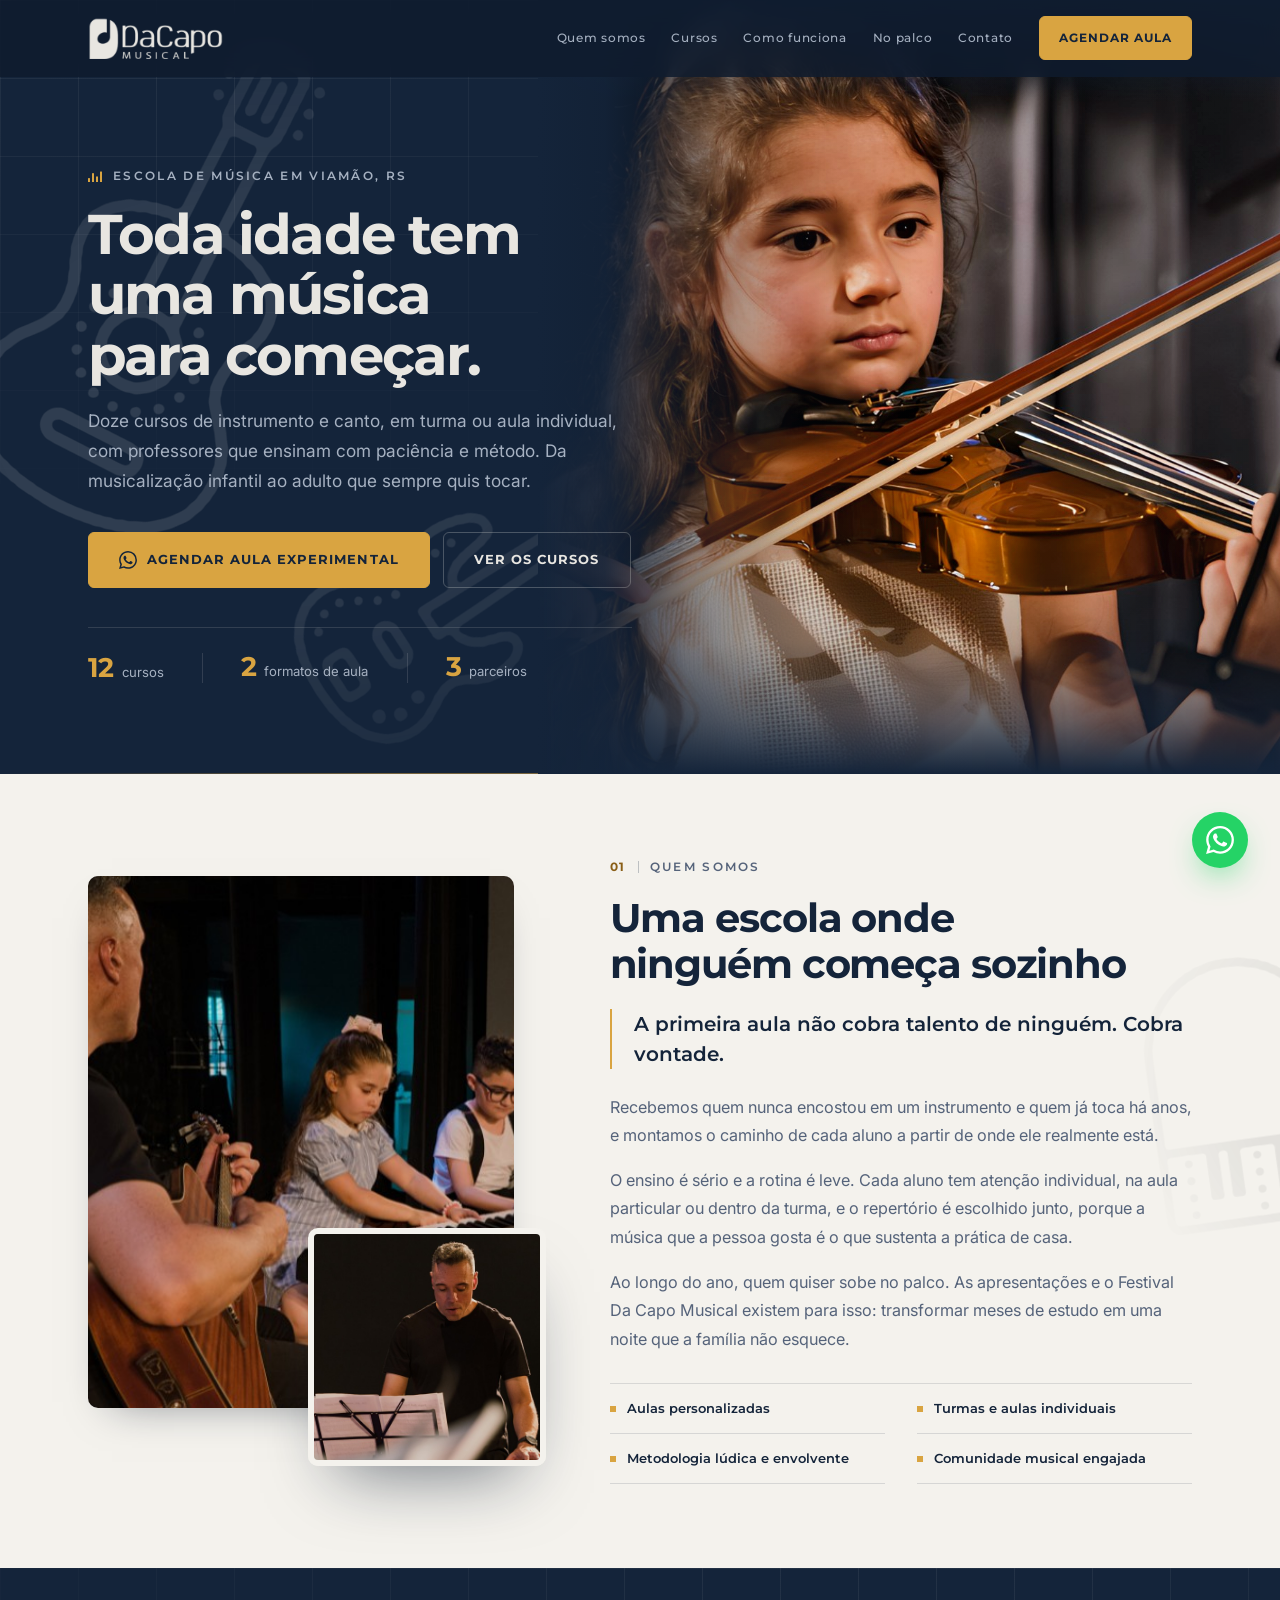
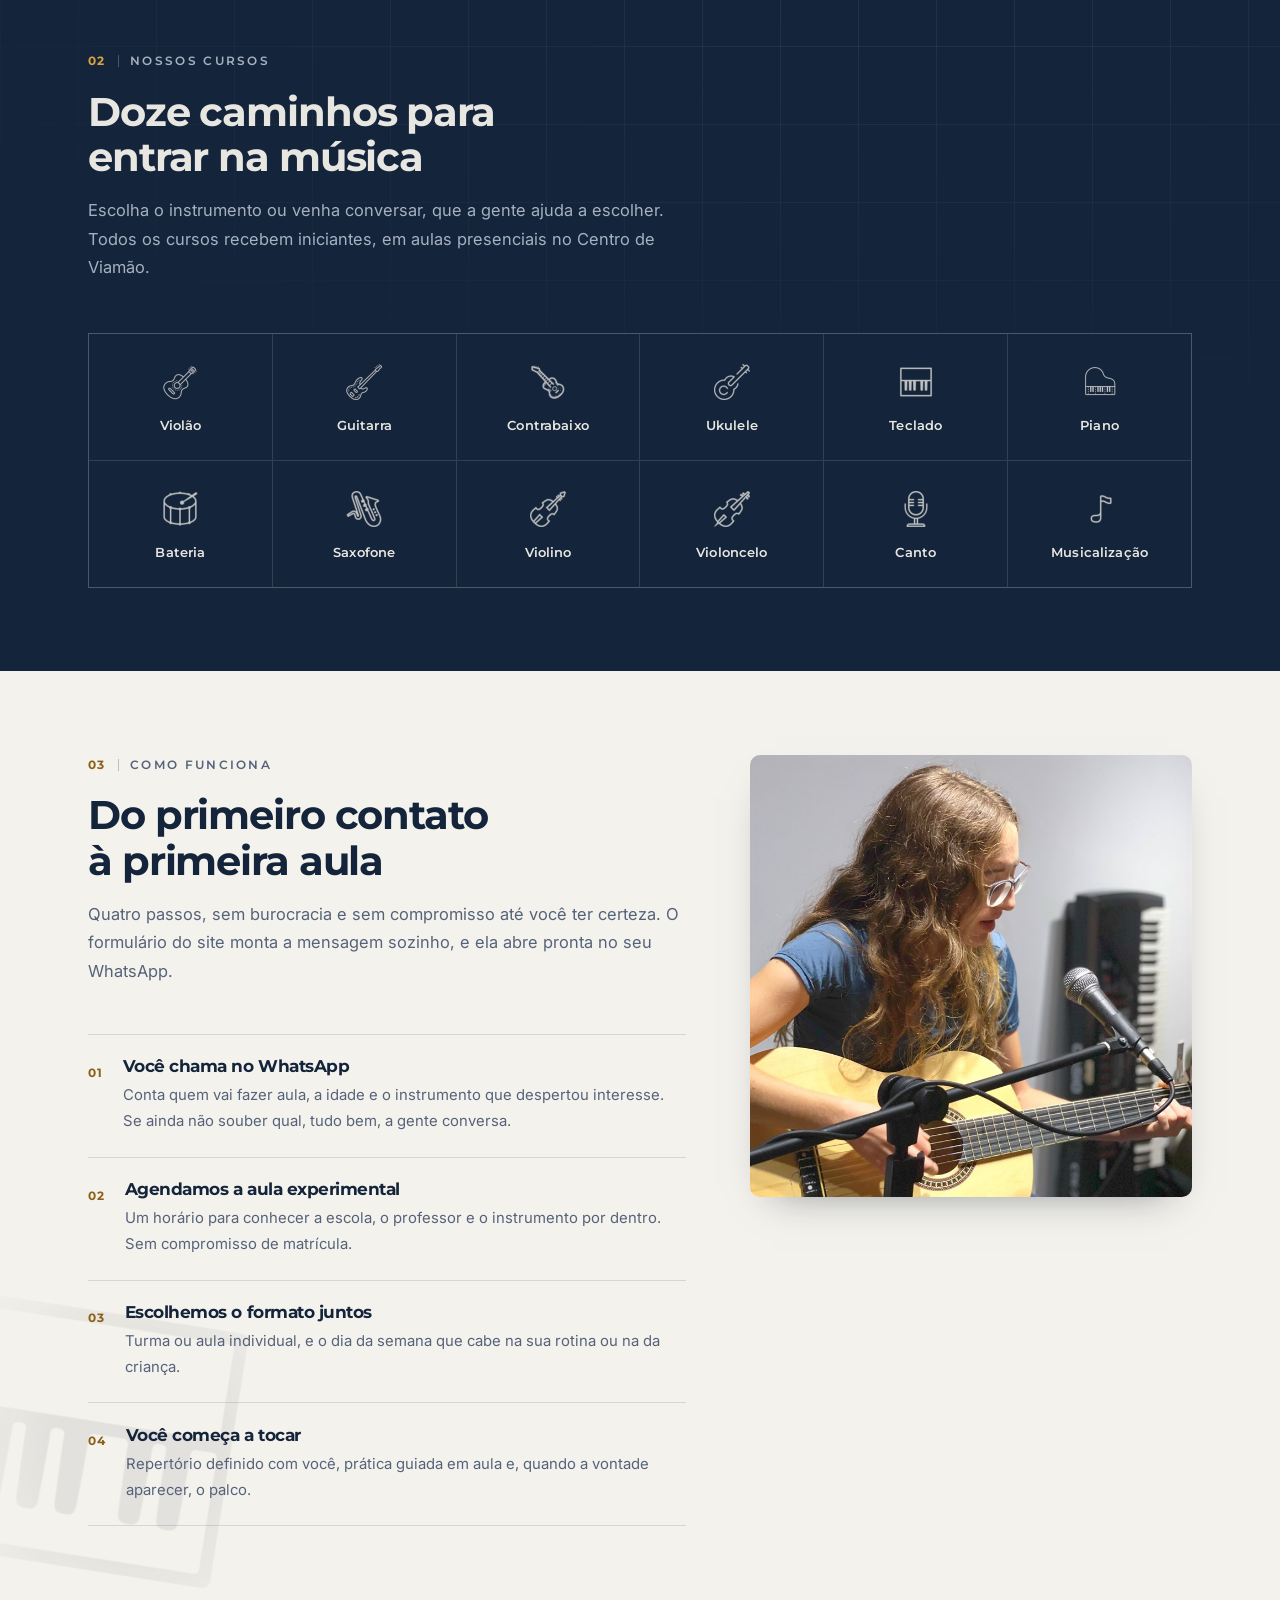
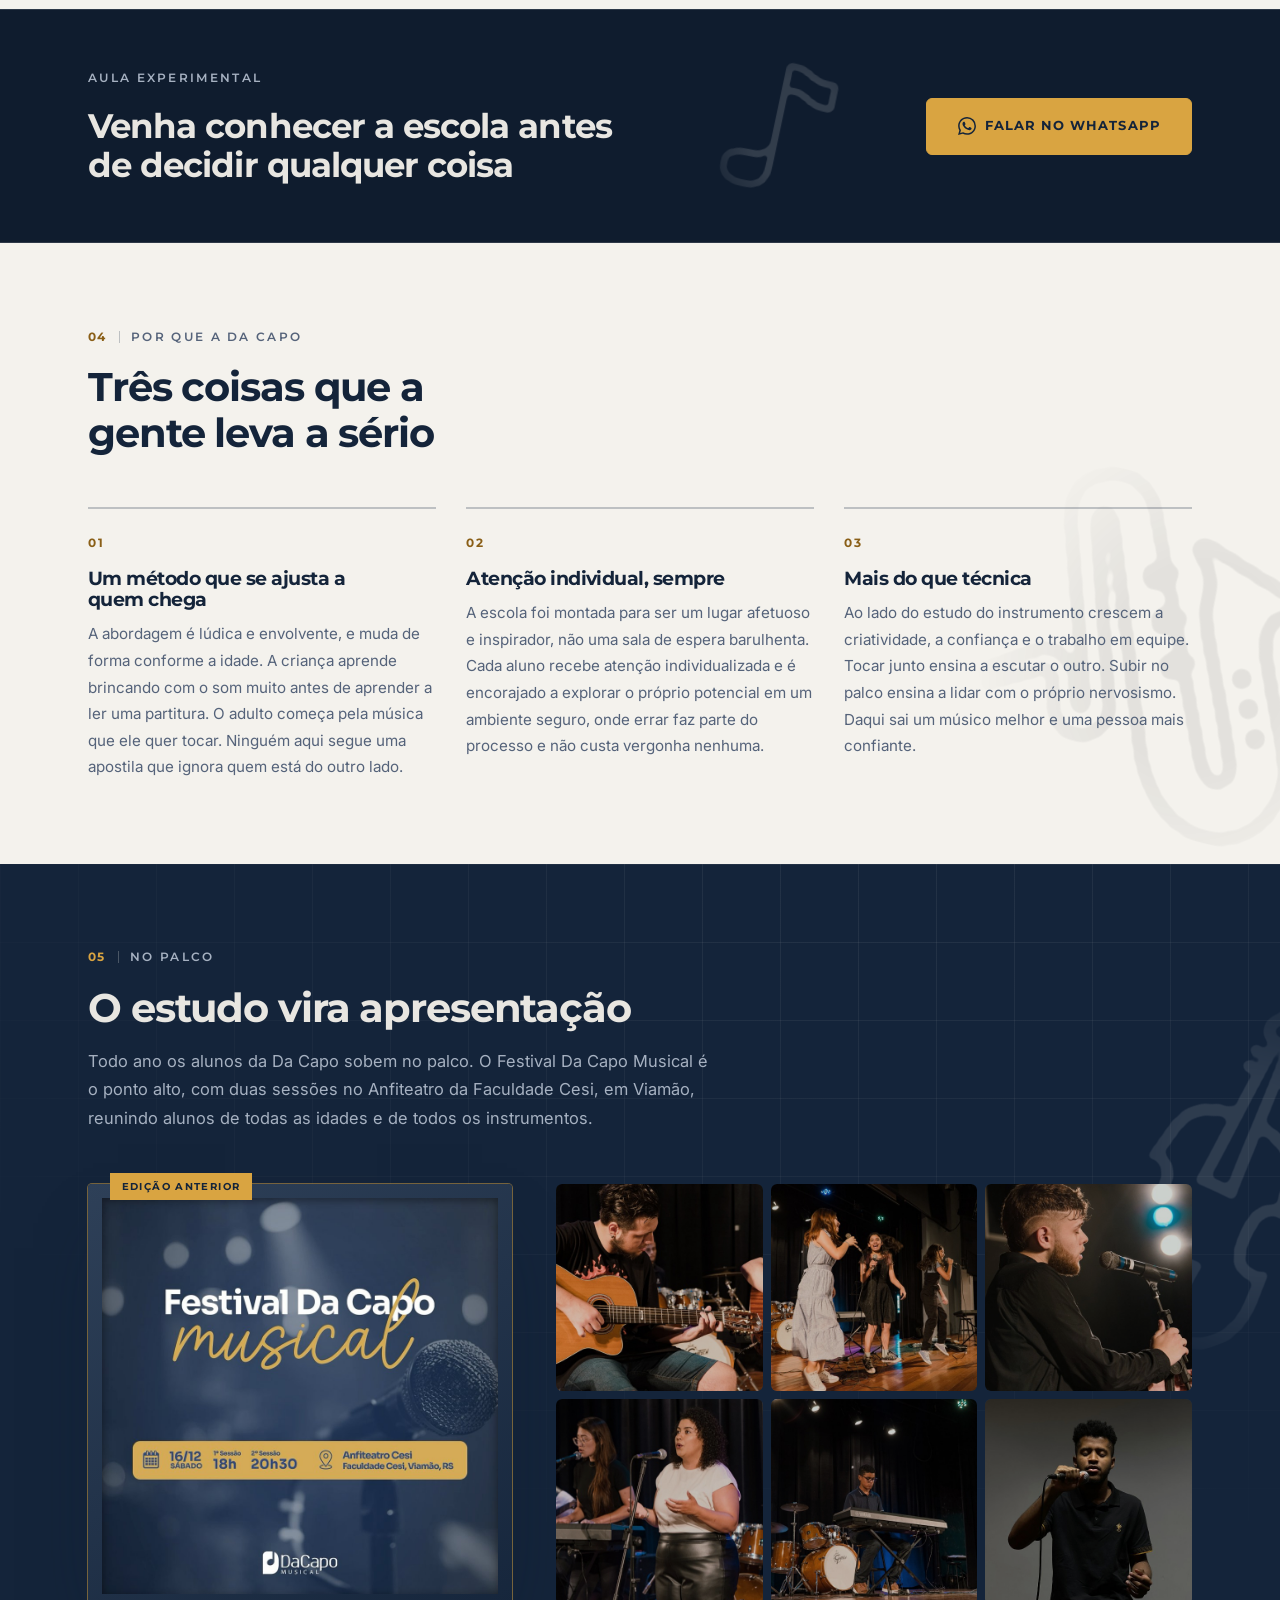
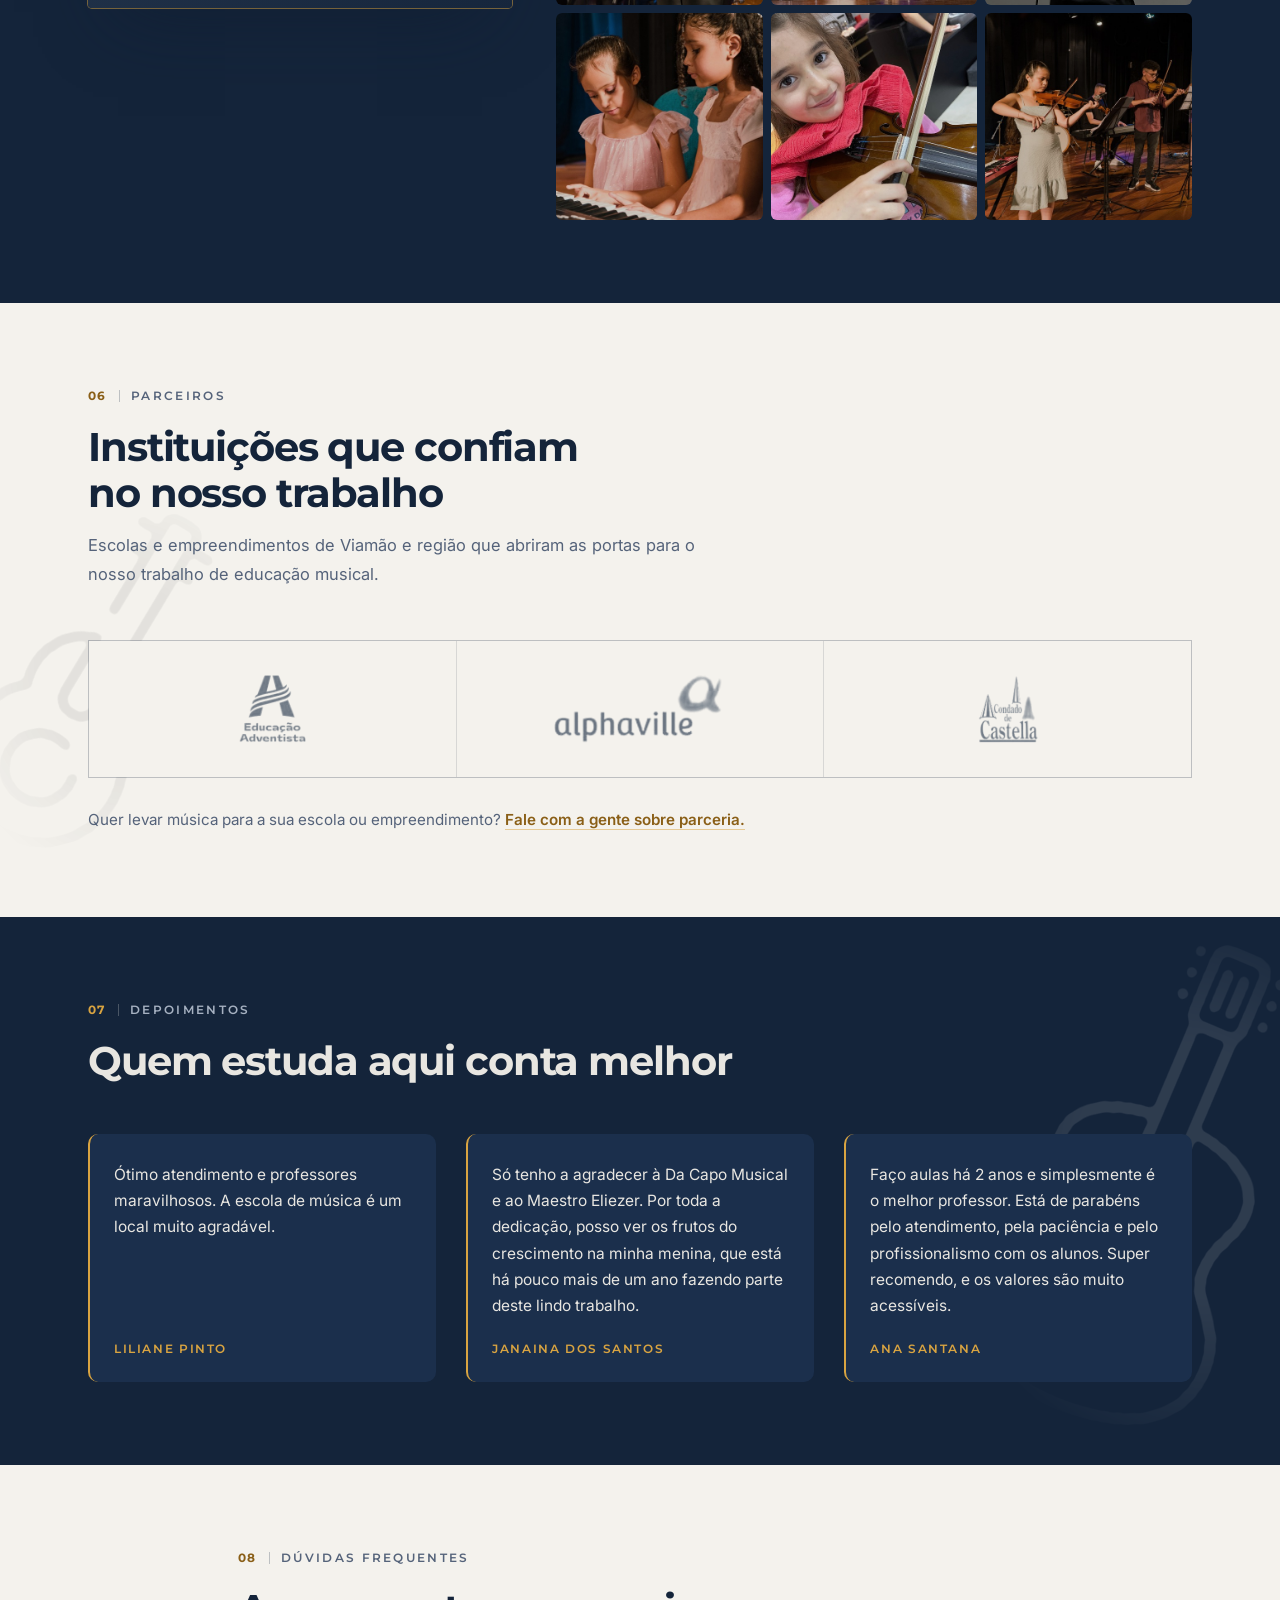
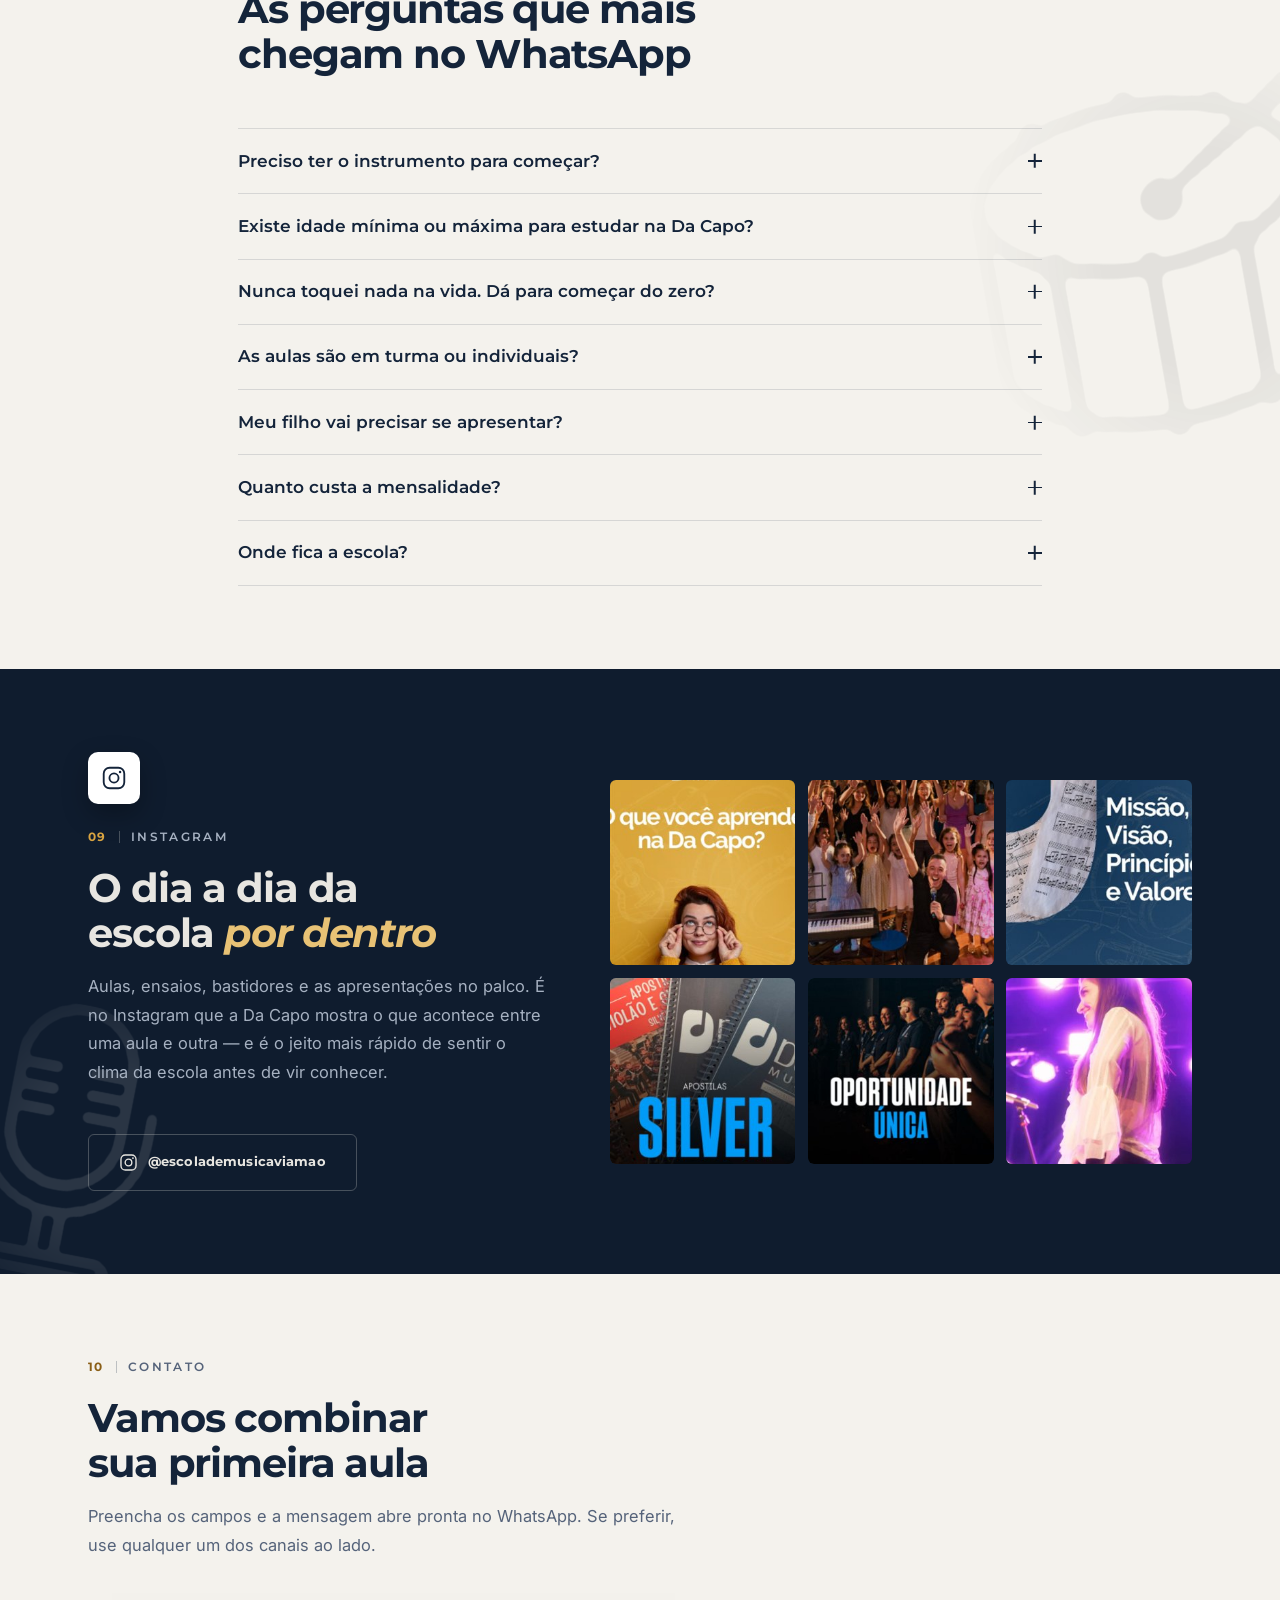
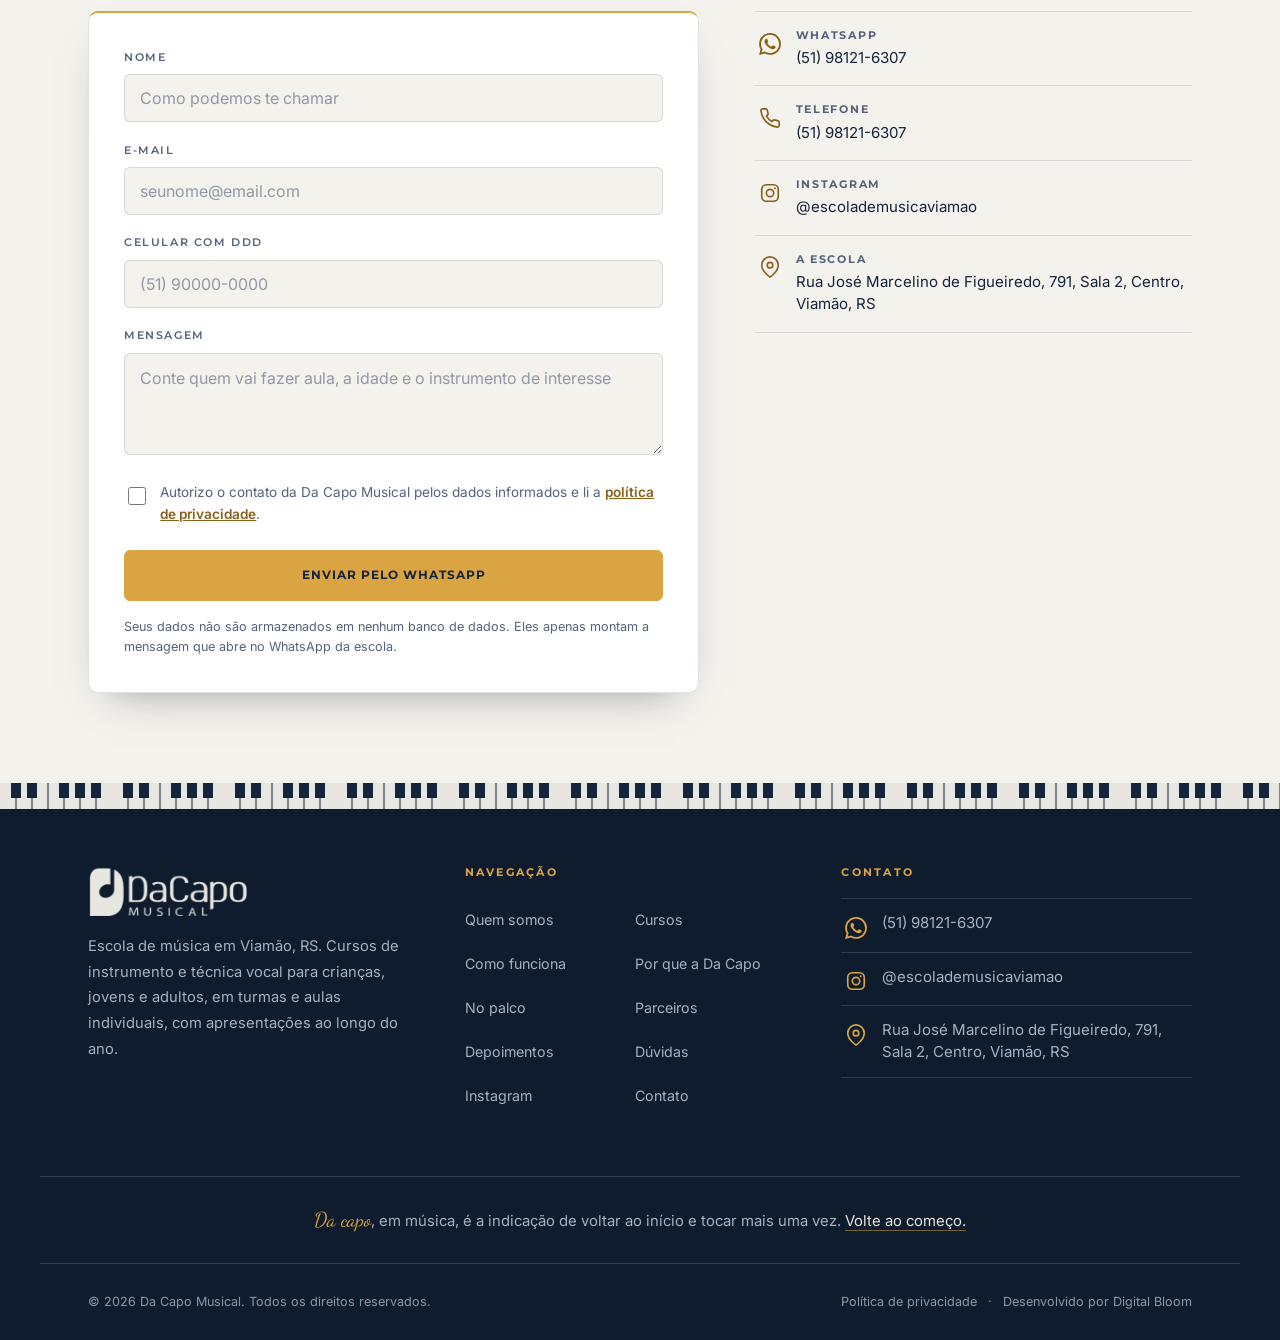
==== index.html @ 34ac54fd "Site da Da Capo Musical, escola de música em Viamão (RS) HTML, CSS e JS puro, sem framework. Persona" ====
<!DOCTYPE html>
<!-- Persona visual: C — Estruturado de Alto Contraste (direção "estúdio":
     base navy alternando com claro, ouro só em detalhe, composições em camada
     e fotos reais da escola em composição: a aula na 03 e o quadro do festival na 05) -->
<html lang="pt-BR">
<head>
<meta charset="UTF-8">
<meta name="viewport" content="width=device-width, initial-scale=1">

<title>Escola de Música em Viamão RS | Da Capo Musical</title>
<meta name="description" content="Escola de música em Viamão para crianças, jovens e adultos. Violão, piano, canto, bateria e mais 8 cursos, em turma ou individual. Agende sua aula experimental.">
<meta name="author" content="Da Capo Musical">
<meta name="theme-color" content="#14243A">

<link rel="canonical" href="https://dacapomusical.com.br/">
<link rel="icon" type="image/png" sizes="64x64" href="images/favicon.png">
<link rel="apple-touch-icon" sizes="180x180" href="images/apple-touch-icon.png">

<meta property="og:type" content="website">
<meta property="og:locale" content="pt_BR">
<meta property="og:site_name" content="Da Capo Musical">
<meta property="og:title" content="Escola de Música em Viamão RS | Da Capo Musical">
<meta property="og:description" content="Escola de música em Viamão para crianças, jovens e adultos. Doze cursos, turmas e aulas individuais. Agende sua aula experimental pelo WhatsApp.">
<meta property="og:url" content="https://dacapomusical.com.br/">
<meta property="og:image" content="https://dacapomusical.com.br/images/og-image.jpg">
<meta property="og:image:width" content="1200">
<meta property="og:image:height" content="630">
<meta property="og:image:alt" content="Da Capo Musical, escola de música em Viamão, RS">
<meta name="twitter:card" content="summary_large_image">
<meta name="twitter:title" content="Escola de Música em Viamão RS | Da Capo Musical">
<meta name="twitter:description" content="Escola de música em Viamão para crianças, jovens e adultos. Doze cursos, turmas e aulas individuais. Agende sua aula experimental pelo WhatsApp.">
<meta name="twitter:image" content="https://dacapomusical.com.br/images/og-image.jpg">

<link rel="preconnect" href="https://fonts.googleapis.com">
<link rel="preconnect" href="https://fonts.gstatic.com" crossorigin>
<link href="https://fonts.googleapis.com/css2?family=Montserrat:wght@500;600;700;800&family=Dancing+Script:wght@600&family=Inter:wght@400;500;600;700&display=swap" rel="stylesheet">
<link rel="stylesheet" href="css/style.css">

<script type="application/ld+json">
{
  "@context": "https://schema.org",
  "@type": ["EducationalOrganization", "LocalBusiness"],
  "name": "Da Capo Musical",
  "description": "Escola de música em Viamão, RS, com cursos de instrumento e técnica vocal para crianças, jovens e adultos, em turmas e aulas individuais.",
  "url": "https://dacapomusical.com.br/",
  "logo": "https://dacapomusical.com.br/images/logo.png",
  "image": "https://dacapomusical.com.br/images/og-image.jpg",
  "telephone": "+55-51-98121-6307",
  "address": {
    "@type": "PostalAddress",
    "streetAddress": "Rua José Marcelino de Figueiredo, 791, Sala 2",
    "addressLocality": "Viamão",
    "addressRegion": "RS",
    "postalCode": "94410-110",
    "addressCountry": "BR"
  },
  "areaServed": [
    { "@type": "City", "name": "Viamão" },
    { "@type": "City", "name": "Porto Alegre" }
  ],
  "sameAs": ["https://www.instagram.com/escolademusicaviamao/"],
  "hasOfferCatalog": {
    "@type": "OfferCatalog",
    "name": "Cursos da Da Capo Musical",
    "itemListElement": [
      { "@type": "Course", "name": "Violão",        "description": "Aulas de violão em turma ou individuais, para iniciantes e alunos com experiência.", "provider": { "@type": "Organization", "name": "Da Capo Musical" } },
      { "@type": "Course", "name": "Guitarra",      "description": "Aulas de guitarra em turma ou individuais, para iniciantes e alunos com experiência.", "provider": { "@type": "Organization", "name": "Da Capo Musical" } },
      { "@type": "Course", "name": "Contrabaixo",   "description": "Aulas de contrabaixo em turma ou individuais, para iniciantes e alunos com experiência.", "provider": { "@type": "Organization", "name": "Da Capo Musical" } },
      { "@type": "Course", "name": "Ukulele",       "description": "Aulas de ukulele em turma ou individuais, para iniciantes e alunos com experiência.", "provider": { "@type": "Organization", "name": "Da Capo Musical" } },
      { "@type": "Course", "name": "Teclado",       "description": "Aulas de teclado em turma ou individuais, para iniciantes e alunos com experiência.", "provider": { "@type": "Organization", "name": "Da Capo Musical" } },
      { "@type": "Course", "name": "Piano",         "description": "Aulas de piano em turma ou individuais, para iniciantes e alunos com experiência.", "provider": { "@type": "Organization", "name": "Da Capo Musical" } },
      { "@type": "Course", "name": "Bateria",       "description": "Aulas de bateria em turma ou individuais, para iniciantes e alunos com experiência.", "provider": { "@type": "Organization", "name": "Da Capo Musical" } },
      { "@type": "Course", "name": "Saxofone",      "description": "Aulas de saxofone em turma ou individuais, para iniciantes e alunos com experiência.", "provider": { "@type": "Organization", "name": "Da Capo Musical" } },
      { "@type": "Course", "name": "Violino",       "description": "Aulas de violino em turma ou individuais, para iniciantes e alunos com experiência.", "provider": { "@type": "Organization", "name": "Da Capo Musical" } },
      { "@type": "Course", "name": "Violoncelo",    "description": "Aulas de violoncelo em turma ou individuais, para iniciantes e alunos com experiência.", "provider": { "@type": "Organization", "name": "Da Capo Musical" } },
      { "@type": "Course", "name": "Canto",         "description": "Aulas de técnica vocal em turma ou individuais, para iniciantes e alunos com experiência.", "provider": { "@type": "Organization", "name": "Da Capo Musical" } },
      { "@type": "Course", "name": "Musicalização", "description": "Musicalização infantil com abordagem lúdica, primeiro contato da criança com a música.", "provider": { "@type": "Organization", "name": "Da Capo Musical" } }
    ]
  }
}
</script>

<script type="application/ld+json">
{
  "@context": "https://schema.org",
  "@type": "FAQPage",
  "mainEntity": [
    { "@type": "Question", "name": "Preciso ter o instrumento para começar?", "acceptedAnswer": { "@type": "Answer", "text": "Para a aula experimental, não. Fale com a gente pelo WhatsApp que orientamos o que é necessário para cada instrumento e em que momento vale a pena comprar o seu, sem pressa e sem exagero." } },
    { "@type": "Question", "name": "Existe idade mínima ou máxima para estudar na Da Capo?", "acceptedAnswer": { "@type": "Answer", "text": "A escola atende da musicalização infantil ao aluno adulto e da terceira idade. Não existe idade para começar, existe o formato certo para cada fase. Fale com a gente e indicamos o caminho." } },
    { "@type": "Question", "name": "Nunca toquei nada na vida. Dá para começar do zero?", "acceptedAnswer": { "@type": "Answer", "text": "Dá, e é o começo mais comum aqui. Todos os cursos atendem iniciantes, e o professor parte de onde você está, não de onde você imagina que deveria estar." } },
    { "@type": "Question", "name": "As aulas são em turma ou individuais?", "acceptedAnswer": { "@type": "Answer", "text": "As duas coisas. A turma dá convivência e prática de tocar junto. A aula individual dá ritmo próprio e foco. A escolha é feita com você depois da aula experimental." } },
    { "@type": "Question", "name": "Meu filho vai precisar se apresentar?", "acceptedAnswer": { "@type": "Answer", "text": "Só se ele quiser. As apresentações e o Festival Da Capo Musical são abertos a quem se sentir pronto. Ninguém é obrigado a subir no palco, e ninguém fica de fora quando quer subir." } },
    { "@type": "Question", "name": "Quanto custa a mensalidade?", "acceptedAnswer": { "@type": "Answer", "text": "Os valores variam conforme o instrumento e o formato da aula, em turma ou individual. Informamos tudo no primeiro contato pelo WhatsApp, sem compromisso." } },
    { "@type": "Question", "name": "Onde fica a escola?", "acceptedAnswer": { "@type": "Answer", "text": "Na Rua José Marcelino de Figueiredo, 791, Sala 2, Centro, Viamão, RS, CEP 94410-110." } }
  ]
}
</script>
</head>

<body id="topo">

<svg class="svg-oculto" aria-hidden="true" focusable="false">
  <pattern id="teclas" width="112" height="26" patternUnits="userSpaceOnUse">
    <rect width="112" height="26" fill="#E8E6E1"/>
    <g stroke="#14243A" stroke-width="1">
      <line x1="16" y1="0" x2="16" y2="26"/><line x1="32" y1="0" x2="32" y2="26"/>
      <line x1="48" y1="0" x2="48" y2="26"/><line x1="64" y1="0" x2="64" y2="26"/>
      <line x1="80" y1="0" x2="80" y2="26"/><line x1="96" y1="0" x2="96" y2="26"/>
    </g>
    <g fill="#14243A">
      <rect x="11" y="0" width="10" height="15"/><rect x="27" y="0" width="10" height="15"/>
      <rect x="59" y="0" width="10" height="15"/><rect x="75" y="0" width="10" height="15"/>
      <rect x="91" y="0" width="10" height="15"/>
    </g>
  </pattern>
</svg>

<a class="pular-para-conteudo" href="#conteudo">Pular para o conteúdo</a>

<!-- ================= CABEÇALHO ================= -->
<header class="cabecalho" id="cabecalho">
  <div class="cabecalho__interno">
    <a class="cabecalho__logo" href="#topo" aria-label="Da Capo Musical, página inicial">
      <img src="images/logo-claro.png" alt="Da Capo Musical" width="680" height="212">
    </a>

    <nav class="cabecalho__nav" aria-label="Navegação principal">
      <ul>
        <li><a href="#sobre">Quem somos</a></li>
        <li><a href="#cursos">Cursos</a></li>
        <li><a href="#como-funciona">Como funciona</a></li>
        <li><a href="#palco">No palco</a></li>
        <li><a href="#contato">Contato</a></li>
      </ul>
    </nav>

    <a class="botao botao--ouro cabecalho__cta" href="https://wa.me/5551981216307?text=Ol%C3%A1!%20Vim%20pelo%20site%20e%20gostaria%20de%20agendar%20uma%20aula%20experimental." target="_blank" rel="noopener">Agendar aula</a>

    <button class="nav-toggle" id="navToggle" aria-label="Abrir menu" aria-expanded="false" aria-controls="mobileMenu">
      <svg viewBox="0 0 24 24" fill="none" stroke="currentColor" stroke-width="1.8" stroke-linecap="round" aria-hidden="true"><path d="M4 7h16M4 12h16M4 17h16"/></svg>
    </button>
  </div>
</header>

<div class="menu-backdrop" id="menuBackdrop"></div>
<nav class="mobile-menu" id="mobileMenu" aria-label="Menu">
  <div class="mobile-menu__head">
    <img class="mobile-menu__logo" src="images/logo-claro.png" alt="Da Capo Musical" width="680" height="212">
    <button class="mobile-close" id="mobileClose" aria-label="Fechar menu">
      <svg viewBox="0 0 24 24" fill="none" stroke="currentColor" stroke-width="1.8" stroke-linecap="round" aria-hidden="true"><path d="M6 6l12 12M18 6L6 18"/></svg>
    </button>
  </div>
  <ul class="mobile-menu__links">
    <li><a href="#sobre"><span>01</span>Quem somos</a></li>
    <li><a href="#cursos"><span>02</span>Cursos</a></li>
    <li><a href="#como-funciona"><span>03</span>Como funciona</a></li>
    <li><a href="#diferenciais"><span>04</span>Por que a Da Capo</a></li>
    <li><a href="#palco"><span>05</span>No palco</a></li>
    <li><a href="#parceiros"><span>06</span>Parceiros</a></li>
    <li><a href="#depoimentos"><span>07</span>Depoimentos</a></li>
    <li><a href="#faq"><span>08</span>Dúvidas</a></li>
    <li><a href="#instagram"><span>09</span>Instagram</a></li>
    <li><a href="#contato"><span>10</span>Contato</a></li>
  </ul>
  <a class="botao botao--ouro mobile-menu__cta" href="https://wa.me/5551981216307?text=Ol%C3%A1!%20Vim%20pelo%20site%20e%20gostaria%20de%20agendar%20uma%20aula%20experimental." target="_blank" rel="noopener">Agendar aula experimental</a>
</nav>

<main id="conteudo">

<!-- ================= ABERTURA ================= -->
<section class="hero">
  <div class="hero__malha" aria-hidden="true"></div>

  <!-- violão e guitarra: os próprios ícones dos cursos, ampliados e deitados
       atrás da coluna de texto, para a abertura dizer "música" antes da leitura -->
  <div class="hero__instrumentos" aria-hidden="true">
    <img class="hero__instrumento hero__instrumento--violao" src="images/fundo-violao.png" alt="" width="900" height="900" decoding="async">
    <img class="hero__instrumento hero__instrumento--guitarra" src="images/fundo-guitarra.png" alt="" width="900" height="900" decoding="async">
  </div>


  <div class="envolucro hero__grade">
    <div class="hero__texto">
      <p class="rotulo rotulo--claro">
        <span class="equalizador" aria-hidden="true"><i></i><i></i><i></i><i></i></span>
        Escola de música em Viamão, RS
      </p>
      <h1 class="hero__titulo">Toda idade tem uma música para começar.</h1>
      <p class="hero__sub">Doze cursos de instrumento e canto, em turma ou aula individual, com professores que ensinam com paciência e método. Da musicalização infantil ao adulto que sempre quis tocar.</p>

      <div class="hero__acoes">
        <a class="botao botao--ouro botao--grande" href="https://wa.me/5551981216307?text=Ol%C3%A1!%20Vim%20pelo%20site%20e%20gostaria%20de%20agendar%20uma%20aula%20experimental." target="_blank" rel="noopener">
          <svg width="18" height="18" viewBox="0 0 24 24" fill="currentColor" aria-hidden="true"><path d="M17.472 14.382c-.297-.149-1.758-.867-2.03-.967-.273-.099-.471-.148-.67.15-.197.297-.767.966-.94 1.164-.173.199-.347.223-.644.075-.297-.15-1.255-.463-2.39-1.475-.883-.788-1.48-1.761-1.653-2.059-.173-.297-.018-.458.13-.606.134-.133.298-.347.446-.52.149-.174.198-.298.298-.497.099-.198.05-.371-.025-.52-.075-.149-.669-1.612-.916-2.207-.242-.579-.487-.5-.669-.51-.173-.008-.371-.01-.57-.01-.198 0-.52.074-.792.372-.272.297-1.04 1.016-1.04 2.479 0 1.462 1.065 2.875 1.213 3.074.149.198 2.096 3.2 5.077 4.487.709.306 1.262.489 1.694.625.712.227 1.36.195 1.871.118.571-.085 1.758-.719 2.006-1.413.248-.694.248-1.289.173-1.413-.074-.124-.272-.198-.57-.347m-5.421 7.403h-.004a9.87 9.87 0 01-5.031-1.378l-.361-.214-3.741.982.998-3.648-.235-.374a9.86 9.86 0 01-1.51-5.26c.001-5.45 4.436-9.884 9.888-9.884 2.64 0 5.122 1.03 6.988 2.898a9.825 9.825 0 012.893 6.994c-.003 5.45-4.437 9.884-9.885 9.884m8.413-18.297A11.815 11.815 0 0012.05 0C5.495 0 .16 5.335.157 11.892c0 2.096.547 4.142 1.588 5.945L.057 24l6.305-1.654a11.882 11.882 0 005.683 1.448h.005c6.554 0 11.89-5.335 11.893-11.893a11.821 11.821 0 00-3.48-8.413Z"/></svg>
          Agendar aula experimental
        </a>
        <a class="botao botao--fantasma botao--grande" href="#cursos">Ver os cursos</a>
      </div>

      <ul class="numeros">
        <li><strong>12</strong><span>cursos</span></li>
        <li><strong>2</strong><span>formatos de aula</span></li>
        <li><strong>3</strong><span>parceiros</span></li>
      </ul>
    </div>

  </div>

  <!-- foto única sangrando pela borda direita, dissolvida no fundo por um véu de gradiente -->
  <figure class="hero__foto">
    <img src="images/hero-violino.jpg" alt="Aluna da Da Capo Musical tocando violino durante uma apresentação no palco" width="1100" height="1100" fetchpriority="high">
    <span class="hero__veu" aria-hidden="true"></span>
  </figure>
</section>

<!-- ================= 01. QUEM SOMOS ================= -->
<section class="secao secao--claro" id="sobre">
  <img class="secao__instrumento secao__instrumento--piano" src="images/fundo-piano.png" alt="" width="800" height="800" loading="lazy" decoding="async" aria-hidden="true">
  <div class="envolucro secao__grade">
    <div class="secao__midia animate-on-scroll">
      <figure class="quadro quadro--alto">
        <img src="images/aula-teclado-criancas.jpg" alt="Professor tocando violão ao lado de duas crianças no teclado durante a aula" width="500" height="500" loading="lazy">
      </figure>
      <figure class="quadro quadro--sobreposto">
        <img src="images/professor-partitura.jpg" alt="Professor lendo a partitura na estante durante o ensaio" width="500" height="500" loading="lazy">
      </figure>
    </div>

    <div class="secao__texto animate-on-scroll">
      <p class="rotulo"><span class="rotulo__num">01</span>Quem somos</p>
      <h2 class="titulo">Uma escola onde ninguém começa sozinho</h2>
      <p class="destaque">A primeira aula não cobra talento de ninguém. Cobra vontade.</p>
      <p>Recebemos quem nunca encostou em um instrumento e quem já toca há anos, e montamos o caminho de cada aluno a partir de onde ele realmente está.</p>
      <p>O ensino é sério e a rotina é leve. Cada aluno tem atenção individual, na aula particular ou dentro da turma, e o repertório é escolhido junto, porque a música que a pessoa gosta é o que sustenta a prática de casa.</p>
      <p>Ao longo do ano, quem quiser sobe no palco. As apresentações e o Festival Da Capo Musical existem para isso: transformar meses de estudo em uma noite que a família não esquece.</p>

      <ul class="marcas">
        <li style="--i:0">Aulas personalizadas</li>
        <li style="--i:1">Turmas e aulas individuais</li>
        <li style="--i:2">Metodologia lúdica e envolvente</li>
        <li style="--i:3">Comunidade musical engajada</li>
      </ul>
    </div>
  </div>
</section>

<!-- ================= 02. CURSOS ================= -->
<section class="secao secao--noite" id="cursos">
  <div class="secao__malha" aria-hidden="true"></div>
  <div class="envolucro">
    <div class="cabecalho-secao animate-on-scroll">
      <p class="rotulo rotulo--claro"><span class="rotulo__num">02</span>Nossos cursos</p>
      <h2 class="titulo">Doze caminhos para entrar na música</h2>
      <p class="intro">Escolha o instrumento ou venha conversar, que a gente ajuda a escolher. Todos os cursos recebem iniciantes, em aulas presenciais no Centro de Viamão.</p>
    </div>

    <ul class="cursos animate-on-scroll">
      <li class="curso" style="--i:0"><img src="images/icones-claro/violao.png" alt="" width="160" height="160" loading="lazy"><span>Violão</span></li>
      <li class="curso" style="--i:1"><img src="images/icones-claro/guitarra.png" alt="" width="160" height="160" loading="lazy"><span>Guitarra</span></li>
      <li class="curso" style="--i:2"><img src="images/icones-claro/contrabaixo.png" alt="" width="160" height="160" loading="lazy"><span>Contrabaixo</span></li>
      <li class="curso" style="--i:3"><img src="images/icones-claro/ukulele.png" alt="" width="160" height="160" loading="lazy"><span>Ukulele</span></li>
      <li class="curso" style="--i:4"><img src="images/icones-claro/teclado.png" alt="" width="160" height="160" loading="lazy"><span>Teclado</span></li>
      <li class="curso" style="--i:5"><img src="images/icones-claro/piano.png" alt="" width="160" height="160" loading="lazy"><span>Piano</span></li>
      <li class="curso" style="--i:6"><img src="images/icones-claro/bateria.png" alt="" width="160" height="160" loading="lazy"><span>Bateria</span></li>
      <li class="curso" style="--i:7"><img src="images/icones-claro/saxofone.png" alt="" width="160" height="160" loading="lazy"><span>Saxofone</span></li>
      <li class="curso" style="--i:8"><img src="images/icones-claro/violino.png" alt="" width="160" height="160" loading="lazy"><span>Violino</span></li>
      <li class="curso" style="--i:9"><img src="images/icones-claro/violoncelo.png" alt="" width="160" height="160" loading="lazy"><span>Violoncelo</span></li>
      <li class="curso" style="--i:10"><img src="images/icones-claro/canto.png" alt="" width="160" height="160" loading="lazy"><span>Canto</span></li>
      <li class="curso" style="--i:11"><img src="images/icones-claro/musicalizacao.png" alt="" width="160" height="160" loading="lazy"><span>Musicalização</span></li>
    </ul>
  </div>
</section>

<!-- ================= 03. COMO FUNCIONA ================= -->
<section class="secao secao--claro" id="como-funciona">
  <img class="secao__instrumento secao__instrumento--teclado" src="images/fundo-teclado.png" alt="" width="800" height="800" loading="lazy" decoding="async" aria-hidden="true">
  <div class="envolucro andamento">
    <div class="andamento__texto">
    <div class="cabecalho-secao animate-on-scroll">
      <p class="rotulo"><span class="rotulo__num">03</span>Como funciona</p>
      <h2 class="titulo">Do primeiro contato à primeira aula</h2>
      <p class="intro">Quatro passos, sem burocracia e sem compromisso até você ter certeza. O formulário do site monta a mensagem sozinho, e ela abre pronta no seu WhatsApp.</p>
    </div>

      <ol class="passos animate-on-scroll">
        <li class="passo" style="--i:0">
          <span class="passo__num">01</span>
          <div>
            <h3>Você chama no WhatsApp</h3>
            <p>Conta quem vai fazer aula, a idade e o instrumento que despertou interesse. Se ainda não souber qual, tudo bem, a gente conversa.</p>
          </div>
        </li>
        <li class="passo" style="--i:1">
          <span class="passo__num">02</span>
          <div>
            <h3>Agendamos a aula experimental</h3>
            <p>Um horário para conhecer a escola, o professor e o instrumento por dentro. Sem compromisso de matrícula.</p>
          </div>
        </li>
        <li class="passo" style="--i:2">
          <span class="passo__num">03</span>
          <div>
            <h3>Escolhemos o formato juntos</h3>
            <p>Turma ou aula individual, e o dia da semana que cabe na sua rotina ou na da criança.</p>
          </div>
        </li>
        <li class="passo" style="--i:3">
          <span class="passo__num">04</span>
          <div>
            <h3>Você começa a tocar</h3>
            <p>Repertório definido com você, prática guiada em aula e, quando a vontade aparecer, o palco.</p>
          </div>
        </li>
      </ol>
    </div>

      <!-- coluna da direita: a foto fica presa enquanto os passos passam -->
      <figure class="quadro quadro--aula animate-on-scroll">
        <img src="images/aula-violao-jovem.jpg" alt="Aluna da Da Capo Musical tocando violão ao microfone durante a aula" width="800" height="1000" loading="lazy" decoding="async">
      </figure>
    </div>
  </div>
</section>

<!-- ============ FAIXA DE CONVERSÃO ============ -->
<section class="faixa">
  <img class="secao__instrumento secao__instrumento--nota" src="images/fundo-musicalizacao.png" alt="" width="800" height="800" loading="lazy" decoding="async" aria-hidden="true">
  <div class="envolucro faixa__interno animate-on-scroll">
    <div>
      <p class="rotulo rotulo--claro">Aula experimental</p>
      <h2 class="faixa__titulo">Venha conhecer a escola antes de decidir qualquer coisa</h2>
    </div>
    <a class="botao botao--ouro botao--grande" href="https://wa.me/5551981216307?text=Ol%C3%A1!%20Vim%20pelo%20site%20e%20gostaria%20de%20agendar%20uma%20aula%20experimental." target="_blank" rel="noopener">
      <svg width="18" height="18" viewBox="0 0 24 24" fill="currentColor" aria-hidden="true"><path d="M17.472 14.382c-.297-.149-1.758-.867-2.03-.967-.273-.099-.471-.148-.67.15-.197.297-.767.966-.94 1.164-.173.199-.347.223-.644.075-.297-.15-1.255-.463-2.39-1.475-.883-.788-1.48-1.761-1.653-2.059-.173-.297-.018-.458.13-.606.134-.133.298-.347.446-.52.149-.174.198-.298.298-.497.099-.198.05-.371-.025-.52-.075-.149-.669-1.612-.916-2.207-.242-.579-.487-.5-.669-.51-.173-.008-.371-.01-.57-.01-.198 0-.52.074-.792.372-.272.297-1.04 1.016-1.04 2.479 0 1.462 1.065 2.875 1.213 3.074.149.198 2.096 3.2 5.077 4.487.709.306 1.262.489 1.694.625.712.227 1.36.195 1.871.118.571-.085 1.758-.719 2.006-1.413.248-.694.248-1.289.173-1.413-.074-.124-.272-.198-.57-.347m-5.421 7.403h-.004a9.87 9.87 0 01-5.031-1.378l-.361-.214-3.741.982.998-3.648-.235-.374a9.86 9.86 0 01-1.51-5.26c.001-5.45 4.436-9.884 9.888-9.884 2.64 0 5.122 1.03 6.988 2.898a9.825 9.825 0 012.893 6.994c-.003 5.45-4.437 9.884-9.885 9.884m8.413-18.297A11.815 11.815 0 0012.05 0C5.495 0 .16 5.335.157 11.892c0 2.096.547 4.142 1.588 5.945L.057 24l6.305-1.654a11.882 11.882 0 005.683 1.448h.005c6.554 0 11.89-5.335 11.893-11.893a11.821 11.821 0 00-3.48-8.413Z"/></svg>
      Falar no WhatsApp
    </a>
  </div>
</section>

<!-- ================= 04. POR QUE A DA CAPO ================= -->
<section class="secao secao--claro" id="diferenciais">
  <img class="secao__instrumento secao__instrumento--saxofone" src="images/fundo-saxofone.png" alt="" width="800" height="800" loading="lazy" decoding="async" aria-hidden="true">
  <div class="envolucro">
    <div class="cabecalho-secao animate-on-scroll">
      <p class="rotulo"><span class="rotulo__num">04</span>Por que a Da Capo</p>
      <h2 class="titulo">Três coisas que a gente leva a sério</h2>
    </div>

    <ul class="razoes animate-on-scroll">
      <li class="razao" style="--i:0">
        <span class="razao__num">01</span>
        <h3>Um método que se ajusta a quem chega</h3>
        <p>A abordagem é lúdica e envolvente, e muda de forma conforme a idade. A criança aprende brincando com o som muito antes de aprender a ler uma partitura. O adulto começa pela música que ele quer tocar. Ninguém aqui segue uma apostila que ignora quem está do outro lado.</p>
      </li>
      <li class="razao" style="--i:1">
        <span class="razao__num">02</span>
        <h3>Atenção individual, sempre</h3>
        <p>A escola foi montada para ser um lugar afetuoso e inspirador, não uma sala de espera barulhenta. Cada aluno recebe atenção individualizada e é encorajado a explorar o próprio potencial em um ambiente seguro, onde errar faz parte do processo e não custa vergonha nenhuma.</p>
      </li>
      <li class="razao" style="--i:2">
        <span class="razao__num">03</span>
        <h3>Mais do que técnica</h3>
        <p>Ao lado do estudo do instrumento crescem a criatividade, a confiança e o trabalho em equipe. Tocar junto ensina a escutar o outro. Subir no palco ensina a lidar com o próprio nervosismo. Daqui sai um músico melhor e uma pessoa mais confiante.</p>
      </li>
    </ul>
  </div>
</section>

<!-- ================= 05. NO PALCO ================= -->
<section class="secao secao--noite" id="palco">
  <img class="secao__instrumento secao__instrumento--violino" src="images/fundo-violino.png" alt="" width="800" height="800" loading="lazy" decoding="async" aria-hidden="true">
  <div class="secao__malha" aria-hidden="true"></div>
  <div class="envolucro">
    <div class="cabecalho-secao animate-on-scroll">
      <p class="rotulo rotulo--claro"><span class="rotulo__num">05</span>No palco</p>
      <h2 class="titulo">O estudo vira apresentação</h2>
      <p class="intro">Todo ano os alunos da Da Capo sobem no palco. O Festival Da Capo Musical é o ponto alto, com duas sessões no Anfiteatro da Faculdade Cesi, em Viamão, reunindo alunos de todas as idades e de todos os instrumentos.</p>
    </div>

    <div class="palco animate-on-scroll">
      <!-- mockup: o cartaz do festival apresentado como um quadro emoldurado -->
      <figure class="cartaz">
        <span class="cartaz__passe" aria-hidden="true">Edição anterior</span>
        <div class="cartaz__moldura">
          <img src="images/festival-da-capo.jpg" alt="Cartaz do Festival Da Capo Musical, no Anfiteatro da Faculdade Cesi, em Viamão" width="900" height="900" loading="lazy">
        </div>
      </figure>

      <div class="galeria">
        <figure class="galeria__item" style="--i:1"><img src="images/palco-violao.jpg" alt="Aluno tocando violão em apresentação, com a bateria ao fundo" width="500" height="500" loading="lazy"></figure>
        <figure class="galeria__item" style="--i:2"><img src="images/palco-canto-grupo.jpg" alt="Três alunas cantando juntas ao microfone durante apresentação" width="500" height="500" loading="lazy"></figure>
        <figure class="galeria__item" style="--i:3"><img src="images/palco-vocal.jpg" alt="Aluno cantando ao microfone sob a luz do refletor" width="500" height="500" loading="lazy"></figure>
        <figure class="galeria__item" style="--i:4"><img src="images/palco-canto-teclado.jpg" alt="Dupla de alunas em apresentação, uma cantando e a outra no teclado" width="500" height="500" loading="lazy"></figure>
        <figure class="galeria__item" style="--i:5"><img src="images/palco-teclado.jpg" alt="Aluno tocando teclado no palco durante o festival" width="500" height="500" loading="lazy"></figure>
        <figure class="galeria__item" style="--i:6"><img src="images/aluno-canto.jpg" alt="Aluno cantando ao microfone em ensaio na escola" width="500" height="500" loading="lazy"></figure>
        <figure class="galeria__item" style="--i:7"><img src="images/aula-piano-infantil.jpg" alt="Duas alunas em vestido de apresentação tocando o piano lado a lado" width="500" height="500" loading="lazy"></figure>
        <figure class="galeria__item" style="--i:8"><img src="images/aluna-violino.jpg" alt="Aluna sorrindo com o violino apoiado no ombro durante a aula" width="500" height="500" loading="lazy"></figure>
        <figure class="galeria__item" style="--i:9"><img src="images/palco-cordas.jpg" alt="Grupo de alunos tocando violino e violoncelo juntos no palco" width="500" height="500" loading="lazy"></figure>
      </div>
    </div>
  </div>
</section>

<!-- ================= 06. PARCEIROS ================= -->
<section class="secao secao--claro" id="parceiros">
  <img class="secao__instrumento secao__instrumento--ukulele" src="images/fundo-ukulele.png" alt="" width="800" height="800" loading="lazy" decoding="async" aria-hidden="true">
  <div class="envolucro">
    <div class="cabecalho-secao animate-on-scroll">
      <p class="rotulo"><span class="rotulo__num">06</span>Parceiros</p>
      <h2 class="titulo">Instituições que confiam no nosso trabalho</h2>
      <p class="intro">Escolas e empreendimentos de Viamão e região que abriram as portas para o nosso trabalho de educação musical.</p>
    </div>

    <ul class="parceiros animate-on-scroll">
      
      
      
      <li style="--i:0"><img src="images/parceiro-adventista.png" alt="Educação Adventista" width="300" height="300" loading="lazy"></li>
      <li style="--i:1"><img src="images/parceiro-alphaville.png" alt="Alphaville" width="360" height="108" loading="lazy"></li>
      <li style="--i:2"><img src="images/parceiro-condado-castella.png" alt="Condado de Castella" width="300" height="300" loading="lazy"></li>
    </ul>

    <p class="parceiros__chamada animate-on-scroll">Quer levar música para a sua escola ou empreendimento? <a href="https://wa.me/5551981216307?text=Ol%C3%A1!%20Vim%20pelo%20site%20e%20gostaria%20de%20falar%20sobre%20uma%20parceria%20com%20a%20Da%20Capo%20Musical." target="_blank" rel="noopener">Fale com a gente sobre parceria.</a></p>
  </div>
</section>

<!-- ================= 07. DEPOIMENTOS ================= -->
<section class="secao secao--noite" id="depoimentos">
  <!-- o mesmo violão da abertura, sangrando pela borda direita e passando por
       trás dos cards: dá profundidade sem competir com o texto dos depoimentos -->
  <img class="secao__instrumento" src="images/fundo-violao.png" alt="" width="900" height="900" loading="lazy" decoding="async" aria-hidden="true">
  <div class="envolucro">
    <div class="cabecalho-secao animate-on-scroll">
      <p class="rotulo rotulo--claro"><span class="rotulo__num">07</span>Depoimentos</p>
      <h2 class="titulo">Quem estuda aqui conta melhor</h2>
    </div>

    <div class="depoimentos animate-on-scroll">
      <figure class="depoimento" style="--i:0">
        <blockquote><p>Ótimo atendimento e professores maravilhosos. A escola de música é um local muito agradável.</p></blockquote>
        <figcaption>Liliane Pinto</figcaption>
      </figure>
      <figure class="depoimento" style="--i:1">
        <blockquote><p>Só tenho a agradecer à Da Capo Musical e ao Maestro Eliezer. Por toda a dedicação, posso ver os frutos do crescimento na minha menina, que está há pouco mais de um ano fazendo parte deste lindo trabalho.</p></blockquote>
        <figcaption>Janaina dos Santos</figcaption>
      </figure>
      <figure class="depoimento" style="--i:2">
        <blockquote><p>Faço aulas há 2 anos e simplesmente é o melhor professor. Está de parabéns pelo atendimento, pela paciência e pelo profissionalismo com os alunos. Super recomendo, e os valores são muito acessíveis.</p></blockquote>
        <figcaption>Ana Santana</figcaption>
      </figure>
    </div>
  </div>
</section>

<!-- ================= 08. DÚVIDAS ================= -->
<section class="secao secao--claro" id="faq">
  <img class="secao__instrumento secao__instrumento--bateria" src="images/fundo-bateria.png" alt="" width="800" height="800" loading="lazy" decoding="async" aria-hidden="true">
  <div class="envolucro envolucro--estreito">
    <div class="cabecalho-secao animate-on-scroll">
      <p class="rotulo"><span class="rotulo__num">08</span>Dúvidas frequentes</p>
      <h2 class="titulo">As perguntas que mais chegam no WhatsApp</h2>
    </div>

    <div class="faq animate-on-scroll">
      <div class="faq__item" style="--i:0">
        <button class="faq__pergunta" type="button" aria-expanded="false"><span>Preciso ter o instrumento para começar?</span><i aria-hidden="true"></i></button>
        <div class="faq__resposta"><p>Para a aula experimental, não. Fale com a gente pelo WhatsApp que orientamos o que é necessário para cada instrumento e em que momento vale a pena comprar o seu, sem pressa e sem exagero.</p></div>
      </div>
      <div class="faq__item" style="--i:1">
        <button class="faq__pergunta" type="button" aria-expanded="false"><span>Existe idade mínima ou máxima para estudar na Da Capo?</span><i aria-hidden="true"></i></button>
        <div class="faq__resposta"><p>A escola atende da musicalização infantil ao aluno adulto e da terceira idade. Não existe idade para começar, existe o formato certo para cada fase. Fale com a gente e indicamos o caminho.</p></div>
      </div>
      <div class="faq__item" style="--i:2">
        <button class="faq__pergunta" type="button" aria-expanded="false"><span>Nunca toquei nada na vida. Dá para começar do zero?</span><i aria-hidden="true"></i></button>
        <div class="faq__resposta"><p>Dá, e é o começo mais comum aqui. Todos os cursos atendem iniciantes, e o professor parte de onde você está, não de onde você imagina que deveria estar.</p></div>
      </div>
      <div class="faq__item" style="--i:3">
        <button class="faq__pergunta" type="button" aria-expanded="false"><span>As aulas são em turma ou individuais?</span><i aria-hidden="true"></i></button>
        <div class="faq__resposta"><p>As duas coisas. A turma dá convivência e prática de tocar junto. A aula individual dá ritmo próprio e foco. A escolha é feita com você depois da aula experimental.</p></div>
      </div>
      <div class="faq__item" style="--i:4">
        <button class="faq__pergunta" type="button" aria-expanded="false"><span>Meu filho vai precisar se apresentar?</span><i aria-hidden="true"></i></button>
        <div class="faq__resposta"><p>Só se ele quiser. As apresentações e o Festival Da Capo Musical são abertos a quem se sentir pronto. Ninguém é obrigado a subir no palco, e ninguém fica de fora quando quer subir.</p></div>
      </div>
      <div class="faq__item" style="--i:5">
        <button class="faq__pergunta" type="button" aria-expanded="false"><span>Quanto custa a mensalidade?</span><i aria-hidden="true"></i></button>
        <div class="faq__resposta"><p>Os valores variam conforme o instrumento e o formato da aula, em turma ou individual. Informamos tudo no primeiro contato pelo WhatsApp, sem compromisso.</p></div>
      </div>
      <div class="faq__item" style="--i:6">
        <button class="faq__pergunta" type="button" aria-expanded="false"><span>Onde fica a escola?</span><i aria-hidden="true"></i></button>
        <div class="faq__resposta"><p>Na Rua José Marcelino de Figueiredo, 791, Sala 2, Centro, Viamão, RS, CEP 94410-110. Estamos no Centro, com acesso fácil de ônibus e de carro.</p></div>
      </div>
    </div>
  </div>
</section>

<!-- ================= 09. INSTAGRAM ================= -->
<section class="secao secao--noite secao--instagram" id="instagram">
  <img class="secao__instrumento secao__instrumento--canto" src="images/fundo-canto.png" alt="" width="800" height="800" loading="lazy" decoding="async" aria-hidden="true">
  <div class="envolucro insta__grade">

    <div class="insta__texto animate-on-scroll">
      <span class="insta__selo" aria-hidden="true">
        <svg viewBox="0 0 24 24" fill="none" stroke="currentColor" stroke-width="1.7" stroke-linecap="round" stroke-linejoin="round"><rect x="2.5" y="2.5" width="19" height="19" rx="5.5"/><circle cx="12" cy="12" r="4.2"/><circle cx="17.6" cy="6.4" r="1.15" fill="currentColor" stroke="none"/></svg>
      </span>
      <p class="rotulo rotulo--claro"><span class="rotulo__num">09</span>Instagram</p>
      <h2 class="titulo">O dia a dia da escola <em>por dentro</em></h2>
      <p class="intro">Aulas, ensaios, bastidores e as apresentações no palco. É no Instagram que a Da Capo mostra o que acontece entre uma aula e outra — e é o jeito mais rápido de sentir o clima da escola antes de vir conhecer.</p>
      <a class="botao botao--fantasma botao--grande insta__botao" href="https://instagram.com/escolademusicaviamao" target="_blank" rel="noopener">
        <svg width="19" height="19" viewBox="0 0 24 24" fill="none" stroke="currentColor" stroke-width="1.7" stroke-linecap="round" stroke-linejoin="round" aria-hidden="true"><rect x="2.5" y="2.5" width="19" height="19" rx="5.5"/><circle cx="12" cy="12" r="4.2"/><circle cx="17.6" cy="6.4" r="1.15" fill="currentColor" stroke="none"/></svg>
        @escolademusicaviamao
      </a>
    </div>

    <ul class="insta__feed animate-on-scroll">
      <li class="insta__item" style="--i:0"><a href="https://instagram.com/escolademusicaviamao" target="_blank" rel="noopener"><img src="images/instagram-1.jpg" alt="Publicação do Instagram da Da Capo Musical: o que você aprende na Da Capo" width="272" height="366" loading="lazy" decoding="async"><span class="insta__over" aria-hidden="true"><svg viewBox="0 0 24 24" fill="none" stroke="currentColor" stroke-width="1.7" stroke-linecap="round" stroke-linejoin="round"><rect x="2.5" y="2.5" width="19" height="19" rx="5.5"/><circle cx="12" cy="12" r="4.2"/><circle cx="17.6" cy="6.4" r="1.15" fill="currentColor" stroke="none"/></svg></span></a></li>
      <li class="insta__item" style="--i:1"><a href="https://instagram.com/escolademusicaviamao" target="_blank" rel="noopener"><img src="images/instagram-2.jpg" alt="Publicação do Instagram da Da Capo Musical: alunos e professor em apresentação" width="272" height="366" loading="lazy" decoding="async"><span class="insta__over" aria-hidden="true"><svg viewBox="0 0 24 24" fill="none" stroke="currentColor" stroke-width="1.7" stroke-linecap="round" stroke-linejoin="round"><rect x="2.5" y="2.5" width="19" height="19" rx="5.5"/><circle cx="12" cy="12" r="4.2"/><circle cx="17.6" cy="6.4" r="1.15" fill="currentColor" stroke="none"/></svg></span></a></li>
      <li class="insta__item" style="--i:2"><a href="https://instagram.com/escolademusicaviamao" target="_blank" rel="noopener"><img src="images/instagram-3.jpg" alt="Publicação do Instagram da Da Capo Musical: missão, visão, princípios e valores" width="272" height="366" loading="lazy" decoding="async"><span class="insta__over" aria-hidden="true"><svg viewBox="0 0 24 24" fill="none" stroke="currentColor" stroke-width="1.7" stroke-linecap="round" stroke-linejoin="round"><rect x="2.5" y="2.5" width="19" height="19" rx="5.5"/><circle cx="12" cy="12" r="4.2"/><circle cx="17.6" cy="6.4" r="1.15" fill="currentColor" stroke="none"/></svg></span></a></li>
      <li class="insta__item" style="--i:3"><a href="https://instagram.com/escolademusicaviamao" target="_blank" rel="noopener"><img src="images/instagram-4.jpg" alt="Publicação do Instagram da Da Capo Musical: apostilas próprias da escola" width="272" height="366" loading="lazy" decoding="async"><span class="insta__over" aria-hidden="true"><svg viewBox="0 0 24 24" fill="none" stroke="currentColor" stroke-width="1.7" stroke-linecap="round" stroke-linejoin="round"><rect x="2.5" y="2.5" width="19" height="19" rx="5.5"/><circle cx="12" cy="12" r="4.2"/><circle cx="17.6" cy="6.4" r="1.15" fill="currentColor" stroke="none"/></svg></span></a></li>
      <li class="insta__item" style="--i:4"><a href="https://instagram.com/escolademusicaviamao" target="_blank" rel="noopener"><img src="images/instagram-5.jpg" alt="Publicação do Instagram da Da Capo Musical: coral e grupo vocal da escola" width="272" height="366" loading="lazy" decoding="async"><span class="insta__over" aria-hidden="true"><svg viewBox="0 0 24 24" fill="none" stroke="currentColor" stroke-width="1.7" stroke-linecap="round" stroke-linejoin="round"><rect x="2.5" y="2.5" width="19" height="19" rx="5.5"/><circle cx="12" cy="12" r="4.2"/><circle cx="17.6" cy="6.4" r="1.15" fill="currentColor" stroke="none"/></svg></span></a></li>
      <li class="insta__item" style="--i:5"><a href="https://instagram.com/escolademusicaviamao" target="_blank" rel="noopener"><img src="images/instagram-6.jpg" alt="Publicação do Instagram da Da Capo Musical: aluna cantando no palco" width="272" height="366" loading="lazy" decoding="async"><span class="insta__over" aria-hidden="true"><svg viewBox="0 0 24 24" fill="none" stroke="currentColor" stroke-width="1.7" stroke-linecap="round" stroke-linejoin="round"><rect x="2.5" y="2.5" width="19" height="19" rx="5.5"/><circle cx="12" cy="12" r="4.2"/><circle cx="17.6" cy="6.4" r="1.15" fill="currentColor" stroke="none"/></svg></span></a></li>
    </ul>

  </div>
</section>

<!-- ================= 10. CONTATO ================= -->
<section class="secao secao--claro secao--contato" id="contato">
  <div class="envolucro">
    <div class="cabecalho-secao animate-on-scroll">
      <p class="rotulo"><span class="rotulo__num">10</span>Contato</p>
      <h2 class="titulo">Vamos combinar sua primeira aula</h2>
      <p class="intro">Preencha os campos e a mensagem abre pronta no WhatsApp. Se preferir, use qualquer um dos canais ao lado.</p>
    </div>

    <div class="contato animate-on-scroll">
      <form class="formulario" id="formularioContato" novalidate>
        <div class="campo">
          <label for="nome">Nome</label>
          <input type="text" id="nome" name="nome" autocomplete="name" placeholder="Como podemos te chamar" required>
          <span class="campo__erro" data-erro-de="nome"></span>
        </div>
        <div class="campo">
          <label for="email">E-mail</label>
          <input type="email" id="email" name="email" autocomplete="email" placeholder="seunome@email.com" required>
          <span class="campo__erro" data-erro-de="email"></span>
        </div>
        <div class="campo">
          <label for="celular">Celular com DDD</label>
          <input type="tel" id="celular" name="celular" autocomplete="tel" inputmode="numeric" placeholder="(51) 90000-0000" maxlength="16" required>
          <span class="campo__erro" data-erro-de="celular"></span>
        </div>
        <div class="campo">
          <label for="mensagem">Mensagem</label>
          <textarea id="mensagem" name="mensagem" rows="3" placeholder="Conte quem vai fazer aula, a idade e o instrumento de interesse" required></textarea>
          <span class="campo__erro" data-erro-de="mensagem"></span>
        </div>
        <div class="campo campo--consentimento">
          <input type="checkbox" id="consentimento" name="consentimento" required>
          <label for="consentimento">Autorizo o contato da Da Capo Musical pelos dados informados e li a <a href="politica-de-privacidade.html">política de privacidade</a>.</label>
          <span class="campo__erro" data-erro-de="consentimento"></span>
        </div>
        <button class="botao botao--ouro botao--bloco" type="submit" id="botaoEnviar">Enviar pelo WhatsApp</button>
        <p class="formulario__aviso">Seus dados não são armazenados em nenhum banco de dados. Eles apenas montam a mensagem que abre no WhatsApp da escola.</p>
      </form>

      <div class="canais">
        <ul class="contatos">
          <li>
            <a href="https://wa.me/5551981216307?text=Ol%C3%A1!%20Vim%20pelo%20site%20e%20gostaria%20de%20agendar%20uma%20aula%20experimental." target="_blank" rel="noopener">
              <svg width="22" height="22" viewBox="0 0 24 24" fill="currentColor" aria-hidden="true"><path d="M17.472 14.382c-.297-.149-1.758-.867-2.03-.967-.273-.099-.471-.148-.67.15-.197.297-.767.966-.94 1.164-.173.199-.347.223-.644.075-.297-.15-1.255-.463-2.39-1.475-.883-.788-1.48-1.761-1.653-2.059-.173-.297-.018-.458.13-.606.134-.133.298-.347.446-.52.149-.174.198-.298.298-.497.099-.198.05-.371-.025-.52-.075-.149-.669-1.612-.916-2.207-.242-.579-.487-.5-.669-.51-.173-.008-.371-.01-.57-.01-.198 0-.52.074-.792.372-.272.297-1.04 1.016-1.04 2.479 0 1.462 1.065 2.875 1.213 3.074.149.198 2.096 3.2 5.077 4.487.709.306 1.262.489 1.694.625.712.227 1.36.195 1.871.118.571-.085 1.758-.719 2.006-1.413.248-.694.248-1.289.173-1.413-.074-.124-.272-.198-.57-.347m-5.421 7.403h-.004a9.87 9.87 0 01-5.031-1.378l-.361-.214-3.741.982.998-3.648-.235-.374a9.86 9.86 0 01-1.51-5.26c.001-5.45 4.436-9.884 9.888-9.884 2.64 0 5.122 1.03 6.988 2.898a9.825 9.825 0 012.893 6.994c-.003 5.45-4.437 9.884-9.885 9.884m8.413-18.297A11.815 11.815 0 0012.05 0C5.495 0 .16 5.335.157 11.892c0 2.096.547 4.142 1.588 5.945L.057 24l6.305-1.654a11.882 11.882 0 005.683 1.448h.005c6.554 0 11.89-5.335 11.893-11.893a11.821 11.821 0 00-3.48-8.413Z"/></svg>
              <span><strong>WhatsApp</strong>(51) 98121-6307</span>
            </a>
          </li>
          <li>
            <a href="tel:+5551981216307">
              <svg width="22" height="22" viewBox="0 0 24 24" fill="none" stroke="currentColor" stroke-width="1.8" stroke-linecap="round" stroke-linejoin="round" aria-hidden="true"><path d="M22 16.92v3a2 2 0 0 1-2.18 2 19.79 19.79 0 0 1-8.63-3.07 19.5 19.5 0 0 1-6-6A19.79 19.79 0 0 1 2.12 4.18 2 2 0 0 1 4.11 2h3a2 2 0 0 1 2 1.72c.13.96.36 1.9.7 2.81a2 2 0 0 1-.45 2.11L8.09 9.91a16 16 0 0 0 6 6l1.27-1.27a2 2 0 0 1 2.11-.45c.91.34 1.85.57 2.81.7A2 2 0 0 1 22 16.92Z"/></svg>
              <span><strong>Telefone</strong>(51) 98121-6307</span>
            </a>
          </li>
          <li>
            <a href="https://www.instagram.com/escolademusicaviamao/" target="_blank" rel="noopener">
              <svg width="22" height="22" viewBox="0 0 24 24" fill="none" stroke="currentColor" stroke-width="1.8" aria-hidden="true"><rect x="3" y="3" width="18" height="18" rx="5"/><circle cx="12" cy="12" r="4"/><circle cx="17.3" cy="6.7" r="1.1" fill="currentColor" stroke="none"/></svg>
              <span><strong>Instagram</strong>@escolademusicaviamao</span>
            </a>
          </li>
          <li>
            <a href="https://www.google.com/maps/search/?api=1&amp;query=Rua+Jos%C3%A9+Marcelino+de+Figueiredo%2C+791%2C+Viam%C3%A3o%2C+RS" target="_blank" rel="noopener">
              <svg width="22" height="22" viewBox="0 0 24 24" fill="none" stroke="currentColor" stroke-width="1.8" stroke-linecap="round" stroke-linejoin="round" aria-hidden="true"><path d="M21 10c0 7-9 13-9 13s-9-6-9-13a9 9 0 0 1 18 0Z"/><circle cx="12" cy="10" r="3"/></svg>
              <span><strong>A escola</strong>Rua José Marcelino de Figueiredo, 791, Sala 2, Centro, Viamão, RS</span>
            </a>
          </li>
        </ul>
      </div>
    </div>
  </div>
</section>

</main>

<div class="teclado" aria-hidden="true"><svg><rect width="100%" height="100%" fill="url(#teclas)"/></svg></div>

<!-- ================= RODAPÉ ================= -->
<footer class="rodape">
  <div class="envolucro rodape__grade">
    <div class="rodape__bloco rodape__marca-bloco">
      <img class="rodape__marca" src="images/logo-claro.png" alt="Da Capo Musical" width="680" height="212" loading="lazy">
      <p>Escola de música em Viamão, RS. Cursos de instrumento e técnica vocal para crianças, jovens e adultos, em turmas e aulas individuais, com apresentações ao longo do ano.</p>
    </div>

    <nav class="rodape__bloco rodape__menu" aria-label="Navegação do rodapé">
      <h2>Navegação</h2>
      <ul>
        <li><a href="#sobre">Quem somos</a></li>
        <li><a href="#cursos">Cursos</a></li>
        <li><a href="#como-funciona">Como funciona</a></li>
        <li><a href="#diferenciais">Por que a Da Capo</a></li>
        <li><a href="#palco">No palco</a></li>
        <li><a href="#parceiros">Parceiros</a></li>
        <li><a href="#depoimentos">Depoimentos</a></li>
        <li><a href="#faq">Dúvidas</a></li>
        <li><a href="#instagram">Instagram</a></li>
        <li><a href="#contato">Contato</a></li>
      </ul>
    </nav>

    <div class="rodape__bloco">
      <h2>Contato</h2>
      <ul class="contatos contatos--rodape">
        <li>
          <a href="https://wa.me/5551981216307?text=Ol%C3%A1!%20Vim%20pelo%20site%20e%20gostaria%20de%20agendar%20uma%20aula%20experimental." target="_blank" rel="noopener">
            <svg width="22" height="22" viewBox="0 0 24 24" fill="currentColor" aria-hidden="true"><path d="M17.472 14.382c-.297-.149-1.758-.867-2.03-.967-.273-.099-.471-.148-.67.15-.197.297-.767.966-.94 1.164-.173.199-.347.223-.644.075-.297-.15-1.255-.463-2.39-1.475-.883-.788-1.48-1.761-1.653-2.059-.173-.297-.018-.458.13-.606.134-.133.298-.347.446-.52.149-.174.198-.298.298-.497.099-.198.05-.371-.025-.52-.075-.149-.669-1.612-.916-2.207-.242-.579-.487-.5-.669-.51-.173-.008-.371-.01-.57-.01-.198 0-.52.074-.792.372-.272.297-1.04 1.016-1.04 2.479 0 1.462 1.065 2.875 1.213 3.074.149.198 2.096 3.2 5.077 4.487.709.306 1.262.489 1.694.625.712.227 1.36.195 1.871.118.571-.085 1.758-.719 2.006-1.413.248-.694.248-1.289.173-1.413-.074-.124-.272-.198-.57-.347m-5.421 7.403h-.004a9.87 9.87 0 01-5.031-1.378l-.361-.214-3.741.982.998-3.648-.235-.374a9.86 9.86 0 01-1.51-5.26c.001-5.45 4.436-9.884 9.888-9.884 2.64 0 5.122 1.03 6.988 2.898a9.825 9.825 0 012.893 6.994c-.003 5.45-4.437 9.884-9.885 9.884m8.413-18.297A11.815 11.815 0 0012.05 0C5.495 0 .16 5.335.157 11.892c0 2.096.547 4.142 1.588 5.945L.057 24l6.305-1.654a11.882 11.882 0 005.683 1.448h.005c6.554 0 11.89-5.335 11.893-11.893a11.821 11.821 0 00-3.48-8.413Z"/></svg>
            <span>(51) 98121-6307</span>
          </a>
        </li>
        <li>
          <a href="https://www.instagram.com/escolademusicaviamao/" target="_blank" rel="noopener">
            <svg width="22" height="22" viewBox="0 0 24 24" fill="none" stroke="currentColor" stroke-width="1.8" aria-hidden="true"><rect x="3" y="3" width="18" height="18" rx="5"/><circle cx="12" cy="12" r="4"/><circle cx="17.3" cy="6.7" r="1.1" fill="currentColor" stroke="none"/></svg>
            <span>@escolademusicaviamao</span>
          </a>
        </li>
        <li>
          <a href="https://www.google.com/maps/search/?api=1&amp;query=Rua+Jos%C3%A9+Marcelino+de+Figueiredo%2C+791%2C+Viam%C3%A3o%2C+RS" target="_blank" rel="noopener">
            <svg width="22" height="22" viewBox="0 0 24 24" fill="none" stroke="currentColor" stroke-width="1.8" stroke-linecap="round" stroke-linejoin="round" aria-hidden="true"><path d="M21 10c0 7-9 13-9 13s-9-6-9-13a9 9 0 0 1 18 0Z"/><circle cx="12" cy="10" r="3"/></svg>
            <span>Rua José Marcelino de Figueiredo, 791, Sala 2, Centro, Viamão, RS</span>
          </a>
        </li>
      </ul>
    </div>
  </div>

  <div class="envolucro rodape__fecho">
    <p class="rodape__lema"><em>Da capo</em>, em música, é a indicação de voltar ao início e tocar mais uma vez. <a href="#topo">Volte ao começo.</a></p>
  </div>

  <div class="envolucro rodape__base">
    <p>&copy; <span id="footer-year">2026</span> Da Capo Musical. Todos os direitos reservados.</p>
    <p class="rodape__legais">
      <a href="politica-de-privacidade.html">Política de privacidade</a>
      <span aria-hidden="true">&middot;</span>
      <a href="https://digitalbloom.com.br/" target="_blank" rel="noopener">Desenvolvido por Digital Bloom</a>
    </p>
  </div>
</footer>

<a class="whatsapp-flutuante" href="https://wa.me/5551981216307?text=Ol%C3%A1!%20Vim%20pelo%20site%20e%20gostaria%20de%20agendar%20uma%20aula%20experimental." target="_blank" rel="noopener" aria-label="Falar com a Da Capo Musical no WhatsApp">
  <svg width="28" height="28" viewBox="0 0 24 24" fill="currentColor" aria-hidden="true">
    <path d="M17.472 14.382c-.297-.149-1.758-.867-2.03-.967-.273-.099-.471-.148-.67.15-.197.297-.767.966-.94 1.164-.173.199-.347.223-.644.075-.297-.15-1.255-.463-2.39-1.475-.883-.788-1.48-1.761-1.653-2.059-.173-.297-.018-.458.13-.606.134-.133.298-.347.446-.52.149-.174.198-.298.298-.497.099-.198.05-.371-.025-.52-.075-.149-.669-1.612-.916-2.207-.242-.579-.487-.5-.669-.51-.173-.008-.371-.01-.57-.01-.198 0-.52.074-.792.372-.272.297-1.04 1.016-1.04 2.479 0 1.462 1.065 2.875 1.213 3.074.149.198 2.096 3.2 5.077 4.487.709.306 1.262.489 1.694.625.712.227 1.36.195 1.871.118.571-.085 1.758-.719 2.006-1.413.248-.694.248-1.289.173-1.413-.074-.124-.272-.198-.57-.347m-5.421 7.403h-.004a9.87 9.87 0 01-5.031-1.378l-.361-.214-3.741.982.998-3.648-.235-.374a9.86 9.86 0 01-1.51-5.26c.001-5.45 4.436-9.884 9.888-9.884 2.64 0 5.122 1.03 6.988 2.898a9.825 9.825 0 012.893 6.994c-.003 5.45-4.437 9.884-9.885 9.884m8.413-18.297A11.815 11.815 0 0012.05 0C5.495 0 .16 5.335.157 11.892c0 2.096.547 4.142 1.588 5.945L.057 24l6.305-1.654a11.882 11.882 0 005.683 1.448h.005c6.554 0 11.89-5.335 11.893-11.893a11.821 11.821 0 00-3.48-8.413Z"/>
  </svg>
</a>

<script src="js/script.js"></script>
</body>
</html>
---- css/style.css ----
/* ==========================================================================
   Da Capo Musical — escola de música em Viamão, RS
   Persona visual: C — Estruturado de Alto Contraste
   Direção: "estúdio". Base navy alternando com claro, ouro só em detalhe
   (filete, numeral, botão, hover), composições em camada e mockups reais:
   uma aula de verdade na 03 e o cartaz do festival emoldurado na 05.
   ========================================================================== */

:root {
  /* base escura, dominante */
  --noite:      #14243A;   /* fundo escuro principal */
  --noite-2:    #1B2F4C;   /* superfície elevada no escuro, navy da marca */
  --noite-3:    #24395A;   /* cartão sobre o escuro */
  --noite-topo: #0F1C2E;   /* cabeçalho e rodapé */

  /* base clara */
  --claro:      #F4F2ED;   /* fundo claro das seções de leitura */
  --claro-2:    #EAE7DF;   /* superfície de destaque no claro */
  --branco:     #FFFFFF;

  /* ouro: SÓ detalhe. Filete, numeral, botão, hover, foco. Nunca fundo grande. */
  --ouro:       #D9A441;
  --ouro-claro: #E8C275;
  --ouro-texto: #8A5F17;   /* ouro legível em texto pequeno sobre o claro */

  --texto:      #14243A;   /* texto sobre o claro */
  --texto-2:    #55637A;
  --texto-c:    #E8E6E1;   /* texto sobre o escuro */
  --texto-c2:   #A6B1C1;

  --linha:       rgba(20, 36, 58, .13);
  --linha-forte: rgba(20, 36, 58, .24);
  --linha-c:     rgba(232, 230, 225, .14);
  --linha-c2:    rgba(232, 230, 225, .26);
  --ouro-filete: rgba(217, 164, 65, .5);

  /* tipografia */
  --display: 'Montserrat', system-ui, sans-serif;
  --sans:    'Inter', -apple-system, BlinkMacSystemFont, 'Segoe UI', Roboto, sans-serif;
  --script:  'Dancing Script', cursive;

  /* forma: canto discreto, nunca pílula */
  --raio:   6px;
  --raio-g: 10px;
  --sombra:   0 18px 40px -24px rgba(15, 28, 46, .5);
  --sombra-g: 0 34px 70px -30px rgba(15, 28, 46, .6);

  /* ritmo */
  --envolucro: 1200px;
  --gutter: clamp(1.2rem, 4vw, 3rem);
  --secao-y: clamp(3.6rem, 6.5vw, 6rem);
}

/* ---------- reset ---------- */
*, *::before, *::after { box-sizing: border-box; }
html {
  scroll-behavior: smooth;
  -webkit-text-size-adjust: 100%;
  overflow-x: hidden;
  overflow-x: clip;   /* clip não cria área rolável; sem isso o print ganha faixa vazia à direita */
  background: var(--noite);
}
body {
  margin: 0;
  font-family: var(--sans);
  font-size: 1.0125rem;
  line-height: 1.75;
  color: var(--texto-2);
  background: var(--noite);
  overflow-x: hidden;
  overflow-x: clip;
  -webkit-font-smoothing: antialiased;
}
img { max-width: 100%; display: block; }
a { color: inherit; }
button { font: inherit; }
ul, ol { margin: 0; padding: 0; list-style: none; }
figure { margin: 0; }
p { margin: 0 0 1.05rem; }
p:last-child { margin-bottom: 0; }

h1, h2, h3 {
  font-family: var(--display);
  font-weight: 700;
  line-height: 1.14;
  letter-spacing: -.028em;
  color: var(--texto);
  margin: 0 0 1rem;
}

.svg-oculto { position: absolute; width: 0; height: 0; overflow: hidden; }

.pular-para-conteudo {
  position: absolute;
  left: -9999px;
  top: 0;
  z-index: 2000;
  background: var(--ouro);
  color: var(--noite);
  padding: .8rem 1.3rem;
  font-family: var(--display);
  font-weight: 700;
  text-decoration: none;
}
.pular-para-conteudo:focus { left: 0; }

:focus-visible { outline: 2px solid var(--ouro); outline-offset: 3px; }

/* ---------- layout base ---------- */
.envolucro {
  width: 100%;
  max-width: var(--envolucro);
  margin-inline: auto;
  padding-inline: var(--gutter);
}
.envolucro--estreito { max-width: 900px; }

.secao { position: relative; padding-block: var(--secao-y); overflow: hidden; }
.secao--claro { background: var(--claro); }
.secao--noite { background: var(--noite); color: var(--texto-c2); }
.secao--noite h2, .secao--noite h3 { color: var(--texto-c); }
.secao--noite .intro { color: var(--texto-c2); }
.secao > .envolucro { position: relative; z-index: 1; }

/* malha fina, a assinatura de fundo da persona C */
.secao__malha, .hero__malha {
  position: absolute;
  inset: 0;
  pointer-events: none;
  background-image:
    linear-gradient(var(--linha-c) 1px, transparent 1px),
    linear-gradient(90deg, var(--linha-c) 1px, transparent 1px);
  background-size: 78px 78px;
  opacity: .5;
  mask-image: radial-gradient(120% 100% at 70% 0%, #000 10%, transparent 72%);
  -webkit-mask-image: radial-gradient(120% 100% at 70% 0%, #000 10%, transparent 72%);
}

/* ==========================================================================
   Rótulo de seção: numeral em ouro + filete + nome. Sem pílula.
   ========================================================================== */
.rotulo {
  display: flex;
  align-items: center;
  gap: .7rem;
  margin: 0 0 1.1rem;
  font-family: var(--display);
  font-size: .72rem;
  font-weight: 600;
  letter-spacing: .2em;
  text-transform: uppercase;
  color: var(--texto-2);
}
.rotulo--claro { color: var(--texto-c2); }
.rotulo__num {
  position: relative;
  padding-right: .85rem;
  font-weight: 700;
  color: var(--ouro-texto);
  letter-spacing: .1em;
}
.rotulo--claro .rotulo__num { color: var(--ouro); }
.rotulo__num::after {
  content: '';
  position: absolute;
  right: 0; top: 50%;
  width: 1px; height: 12px;
  margin-top: -6px;
  background: var(--linha-forte);
}
.rotulo--claro .rotulo__num::after { background: var(--linha-c2); }

/* ==========================================================================
   Tipografia de conteúdo
   ========================================================================== */
.titulo {
  font-size: clamp(1.75rem, 3.4vw, 2.5rem);
  max-width: 24ch;
  text-wrap: balance;
}
.intro { max-width: 62ch; font-size: 1.03rem; color: var(--texto-2); }
.cabecalho-secao { margin-bottom: clamp(2.2rem, 4vw, 3.2rem); }

.destaque {
  position: relative;
  margin: 1.4rem 0 1.5rem;
  padding-left: 1.4rem;
  font-family: var(--display);
  font-size: clamp(1.08rem, 1.9vw, 1.25rem);
  font-weight: 600;
  line-height: 1.5;
  color: var(--texto);
  border-left: 2px solid var(--ouro);
}

/* ==========================================================================
   Equalizador — pequeno, só como sinal de "áudio" no rótulo
   ========================================================================== */
.equalizador { display: inline-flex; align-items: flex-end; gap: 2px; height: 11px; }
.equalizador i {
  display: block;
  width: 2px;
  height: 100%;
  background: var(--ouro);
  transform-origin: bottom;
  animation: eq 1.05s ease-in-out infinite alternate;
}
.equalizador i:nth-child(1) { animation-delay: 0s;   transform: scaleY(.35); }
.equalizador i:nth-child(2) { animation-delay: .16s; transform: scaleY(.8); }
.equalizador i:nth-child(3) { animation-delay: .32s; transform: scaleY(.5); }
.equalizador i:nth-child(4) { animation-delay: .1s;  transform: scaleY(.95); }
@keyframes eq { from { transform: scaleY(.28); } to { transform: scaleY(1); } }

/* ==========================================================================
   Teclado de piano — um único filete estrutural, antes do rodapé
   ========================================================================== */
.teclado { line-height: 0; background: var(--claro); position: relative; z-index: 2; }
.teclado svg { display: block; width: 100%; height: 26px; }

/* ==========================================================================
   Botões
   ========================================================================== */
.botao {
  display: inline-flex;
  align-items: center;
  justify-content: center;
  gap: .6rem;
  min-height: 50px;
  padding: .85rem 1.6rem;
  border: 1px solid transparent;
  border-radius: var(--raio);
  font-family: var(--display);
  font-size: .78rem;
  font-weight: 700;
  letter-spacing: .08em;
  text-transform: uppercase;
  text-decoration: none;
  white-space: nowrap;
  cursor: pointer;
  transition: background-color .25s ease, color .25s ease, border-color .25s ease, box-shadow .25s ease, transform .25s ease;
}
.botao--grande { min-height: 56px; padding: 1rem 1.9rem; font-size: .8rem; }
.botao--bloco  { width: 100%; }

.botao--ouro { background: var(--ouro); color: var(--noite); border-color: var(--ouro); }
.botao--ouro:hover { background: var(--ouro-claro); border-color: var(--ouro-claro); transform: translateY(-2px); box-shadow: 0 12px 26px -14px rgba(217,164,65,.85); }

.botao--fantasma { background: transparent; color: var(--texto-c); border-color: var(--linha-c2); }
.botao--fantasma:hover { border-color: var(--texto-c); background: rgba(232,230,225,.06); transform: translateY(-2px); }

.botao--contorno { background: transparent; color: var(--texto); border-color: var(--linha-forte); }
.botao--contorno:hover { border-color: var(--texto); background: rgba(20,36,58,.05); }

/* ==========================================================================
   Cabeçalho — sempre escuro, o site abre em navy
   ========================================================================== */
.cabecalho {
  position: fixed;
  top: 0; left: 0; right: 0;
  z-index: 1000;
  background: rgba(15, 28, 46, .82);
  -webkit-backdrop-filter: blur(12px);
  backdrop-filter: blur(12px);
  border-bottom: 1px solid transparent;
  transition: background-color .3s ease, border-color .3s ease;
}
.cabecalho.rolado { background: rgba(15, 28, 46, .96); border-bottom-color: var(--linha-c); }
.cabecalho__interno {
  width: 100%;
  max-width: var(--envolucro);
  margin-inline: auto;
  padding: 1rem var(--gutter);
  display: flex;
  align-items: center;
  gap: 1.6rem;
  transition: padding .3s ease;
}
.cabecalho.rolado .cabecalho__interno { padding-block: .7rem; }
.cabecalho__logo { display: flex; align-items: center; min-height: 44px; flex: 0 0 auto; }
.cabecalho__logo img { height: 42px; width: auto; transition: height .3s ease; }
.cabecalho.rolado .cabecalho__logo img { height: 36px; }

.cabecalho__nav { margin-left: auto; }
.cabecalho__nav ul { display: flex; gap: clamp(1rem, 2vw, 1.8rem); }
.cabecalho__nav a {
  position: relative;
  display: block;
  padding-block: .4rem;
  font-family: var(--display);
  font-size: .76rem;
  font-weight: 500;
  letter-spacing: .06em;
  color: var(--texto-c2);
  text-decoration: none;
  white-space: nowrap;
  transition: color .22s ease;
}
.cabecalho__nav a::after {
  content: '';
  position: absolute;
  left: 0; bottom: 0;
  width: 0; height: 1px;
  background: var(--ouro);
  transition: width .26s ease;
}
.cabecalho__nav a:hover { color: var(--texto-c); }
.cabecalho__nav a:hover::after, .cabecalho__nav a.ativo::after { width: 100%; }
.cabecalho__nav a.ativo { color: var(--ouro); }

.cabecalho__cta { flex: 0 0 auto; min-height: 42px; padding: .6rem 1.2rem; }

/* hambúrguer em marfim sobre o cabeçalho navy: contraste 11,7:1 */
.nav-toggle {
  display: none;
  align-items: center;
  justify-content: center;
  min-width: 44px; min-height: 44px;
  background: none;
  border: none;
  color: var(--texto-c);
  cursor: pointer;
  line-height: 0;
  padding: 0;
}
.nav-toggle svg { width: 26px; height: 26px; }

/* ---------- drawer mobile (visual FORA de media query) ---------- */
.mobile-menu {
  position: fixed;
  top: 0; right: 0; bottom: 0;
  z-index: 1200;
  width: min(88vw, 360px);
  display: flex;
  flex-direction: column;
  padding: 1.2rem 1.6rem 1.8rem;
  background: var(--noite-topo);       /* SÓLIDO, nunca transparente */
  border-left: 1px solid var(--ouro-filete);
  box-shadow: -22px 0 56px -22px rgba(0, 0, 0, .7);
  transform: translateX(100%);
  visibility: hidden;
  transition: transform .36s cubic-bezier(.4,0,.2,1), visibility .36s;
  overscroll-behavior: contain;
  overflow-y: auto;
}
.mobile-menu.aberto { transform: none; visibility: visible; }
.mobile-menu__head {
  display: flex;
  align-items: center;
  justify-content: space-between;
  padding-bottom: 1rem;
  margin-bottom: .5rem;
  border-bottom: 1px solid var(--linha-c);
}
.mobile-menu__logo { height: 36px; width: auto; }
.mobile-close {
  display: flex; align-items: center; justify-content: center;
  min-width: 44px; min-height: 44px;
  margin-right: -.6rem;
  background: none; border: none; padding: 0;
  color: var(--texto-c); cursor: pointer; line-height: 0;
}
.mobile-close svg { width: 25px; height: 25px; }
.mobile-menu__links { display: flex; flex-direction: column; }
.mobile-menu__links li { border-bottom: 1px solid var(--linha-c); }
.mobile-menu__links a {
  display: flex;
  align-items: center;
  gap: 1rem;
  min-height: 54px;
  font-family: var(--display);
  font-size: 1rem;
  font-weight: 600;
  color: var(--texto-c);
  text-decoration: none;
  transition: color .22s ease;
}
.mobile-menu__links a span {
  min-width: 2.4ch;
  font-size: .7rem;
  font-weight: 700;
  letter-spacing: .08em;
  color: var(--ouro);
}
.mobile-menu__links a:hover { color: var(--ouro); }
.mobile-menu__cta { margin-top: auto; width: 100%; }

.menu-backdrop {
  position: fixed;
  inset: 0;
  z-index: 1100;
  background: rgba(6, 12, 22, .62);
  -webkit-backdrop-filter: blur(3px);
  backdrop-filter: blur(3px);
  opacity: 0;
  visibility: hidden;
  transition: opacity .3s ease, visibility .3s;
}
.menu-backdrop.aberto { opacity: 1; visibility: visible; }

/* ==========================================================================
   Abertura — navy, composição em camadas à direita
   ========================================================================== */
.hero {
  position: relative;
  background: var(--noite);
  padding-top: clamp(7rem, 12vw, 9.5rem);
  padding-bottom: clamp(3.5rem, 6vw, 5.5rem);
  overflow: hidden;
}
.hero::after {
  content: '';
  position: absolute;
  inset: auto 0 0 0;
  height: 1px;
  background: linear-gradient(90deg, transparent, var(--ouro-filete) 30%, var(--ouro-filete) 70%, transparent);
}
.hero__grade {
  display: grid;
  grid-template-columns: minmax(0, 1.06fr) minmax(0, .94fr);
  gap: clamp(2.4rem, 5vw, 4.5rem);
  align-items: center;
}
.hero__titulo {
  font-size: clamp(2.1rem, 4.4vw, 3.5rem);
  font-weight: 700;
  line-height: 1.08;
  letter-spacing: -.032em;
  color: var(--texto-c);
  max-width: 16ch;
  margin-bottom: 1.3rem;
  text-wrap: balance;
}
.hero__sub {
  max-width: 50ch;
  font-size: clamp(1rem, 1.35vw, 1.08rem);
  color: var(--texto-c2);
  margin-bottom: 2.2rem;
}
.hero__acoes { display: flex; flex-wrap: wrap; gap: .8rem; margin-bottom: 2.4rem; }

.numeros {
  display: flex;
  flex-wrap: wrap;
  gap: 1rem 0;
  padding-top: 1.6rem;
  border-top: 1px solid var(--linha-c);
}
.numeros li {
  display: flex;
  align-items: baseline;
  gap: .5rem;
  padding-right: clamp(1.2rem, 3vw, 2.4rem);
  margin-right: clamp(1.2rem, 3vw, 2.4rem);
  border-right: 1px solid var(--linha-c);
}
.numeros li:last-child { border-right: none; margin-right: 0; padding-right: 0; }
.numeros strong {
  font-family: var(--display);
  font-size: 1.7rem;
  font-weight: 700;
  line-height: 1;
  letter-spacing: -.03em;
  color: var(--ouro);
}
.numeros span { font-size: .82rem; color: var(--texto-c2); }


/* ==========================================================================
   Quadros de foto
   ========================================================================== */
.quadro { position: relative; overflow: hidden; border-radius: var(--raio-g); box-shadow: var(--sombra); }
.quadro img { width: 100%; height: 100%; object-fit: cover; transition: transform .55s cubic-bezier(.22,.61,.36,1); }
.quadro:hover img { transform: scale(1.03); }
.quadro--alto { aspect-ratio: 4 / 5; }

.secao__grade {
  display: grid;
  grid-template-columns: minmax(0, .88fr) minmax(0, 1.12fr);
  gap: clamp(2.2rem, 5vw, 4.5rem);
  align-items: center;
}
.secao__midia { position: relative; padding-bottom: 3.6rem; padding-right: 2rem; }
.quadro--sobreposto {
  position: absolute;
  right: 0;
  bottom: 0;
  width: 52%;
  aspect-ratio: 1;
  border: 6px solid var(--claro);
  box-shadow: var(--sombra-g);
}
.secao__texto > p { max-width: 60ch; }

.marcas {
  display: grid;
  grid-template-columns: repeat(2, minmax(0, 1fr));
  gap: 0 2rem;
  margin-top: 1.9rem;
  border-top: 1px solid var(--linha);
}
.marcas li {
  display: flex;
  align-items: center;
  gap: .7rem;
  padding-block: .8rem;
  border-bottom: 1px solid var(--linha);
  font-family: var(--display);
  font-size: .84rem;
  font-weight: 600;
  color: var(--texto);
}
.marcas li::before {
  content: '';
  flex: 0 0 auto;
  width: 6px; height: 6px;
  background: var(--ouro);
}

/* ==========================================================================
   Cursos — grade rígida sobre o escuro, filete de ouro no hover
   ========================================================================== */
.cursos {
  display: grid;
  grid-template-columns: repeat(6, minmax(0, 1fr));
  gap: 1px;
  background: var(--linha-c);
  border: 1px solid var(--linha-c);
}
.curso {
  display: flex;
  flex-direction: column;
  align-items: center;
  gap: .8rem;
  padding: 1.7rem .7rem 1.4rem;
  background: var(--noite);
  transition: background-color .26s ease, box-shadow .26s ease;
}
.curso img { width: 40px; height: 40px; opacity: .82; transition: opacity .26s ease, transform .3s ease; }
.curso span {
  font-family: var(--display);
  font-size: .84rem;
  font-weight: 600;
  letter-spacing: .01em;
  color: var(--texto-c);
}
.curso:hover { background: var(--noite-2); box-shadow: inset 0 -2px 0 var(--ouro); }
.curso:hover img { opacity: 1; transform: translateY(-2px); }

/* ==========================================================================
   Como funciona — passos + foto da aula
   ========================================================================== */
.andamento {
  display: grid;
  grid-template-columns: minmax(0, 1.15fr) minmax(0, .85fr);
  gap: clamp(2.4rem, 5vw, 4.5rem);
  align-items: center;
}
.passos { display: flex; flex-direction: column; }
.passo {
  display: grid;
  grid-template-columns: auto minmax(0, 1fr);
  gap: 1.2rem;
  padding-block: 1.4rem;
  border-top: 1px solid var(--linha);
}
.passo:last-child { border-bottom: 1px solid var(--linha); }
.passo__num {
  font-family: var(--display);
  font-size: .78rem;
  font-weight: 700;
  letter-spacing: .1em;
  color: var(--ouro-texto);
  padding-top: .28rem;
}
.passo h3 { font-size: 1.06rem; margin-bottom: .35rem; }
.passo p { margin: 0; font-size: .93rem; }

/* ==========================================================================
   Faixa de conversão
   ========================================================================== */
.faixa {
  position: relative;
  background: var(--noite-topo);
  padding-block: clamp(2.6rem, 4.5vw, 3.8rem);
  border-block: 1px solid var(--linha-c);
}
.faixa__interno {
  display: flex;
  align-items: center;
  justify-content: space-between;
  gap: clamp(1.8rem, 4vw, 3.5rem);
  flex-wrap: wrap;
}
.faixa__titulo {
  font-size: clamp(1.5rem, 2.9vw, 2.1rem);
  font-weight: 700;
  line-height: 1.18;
  color: var(--texto-c);
  max-width: 26ch;
  margin: 0;
  text-wrap: balance;
}
.faixa .botao { flex: 0 0 auto; }

/* ==========================================================================
   Razões
   ========================================================================== */
.razoes { display: grid; grid-template-columns: repeat(3, minmax(0, 1fr)); gap: clamp(1.2rem, 2.4vw, 2rem); }
.razao { padding-top: 1.5rem; border-top: 2px solid var(--linha-forte); transition: border-color .26s ease; }
.razao:hover { border-top-color: var(--ouro); }
.razao__num {
  display: block;
  margin-bottom: .9rem;
  font-family: var(--display);
  font-size: .74rem;
  font-weight: 700;
  letter-spacing: .16em;
  color: var(--ouro-texto);
}
.razao h3 { font-size: 1.16rem; margin-bottom: .7rem; max-width: 20ch; }
.razao p { margin: 0; font-size: .95rem; }

/* ==========================================================================
   No palco — cartaz emoldurado + galeria
   ========================================================================== */
.palco {
  display: grid;
  grid-template-columns: minmax(0, .8fr) minmax(0, 1.2fr);
  gap: clamp(1.6rem, 3.5vw, 2.8rem);
  align-items: start;
}
/* mockup: o cartaz como um quadro na parede */
.cartaz { position: relative; }
.cartaz__moldura {
  position: relative;
  padding: 14px;
  background: linear-gradient(150deg, #2E4058, #16263C);
  border-radius: 4px;
  box-shadow:
    0 0 0 1px var(--ouro-filete),
    var(--sombra-g);
}
.cartaz__moldura::after {
  content: '';
  position: absolute;
  inset: 14px;
  box-shadow: inset 0 2px 10px rgba(0,0,0,.45);
  pointer-events: none;
}
.cartaz__moldura img { width: 100%; height: auto; display: block; }
.cartaz__passe {
  position: absolute;
  z-index: 2;
  top: -.7rem; left: 1.4rem;
  padding: .3rem .7rem;
  background: var(--ouro);
  color: var(--noite);
  font-family: var(--display);
  font-size: .62rem;
  font-weight: 700;
  letter-spacing: .14em;
  text-transform: uppercase;
}

.galeria { display: grid; grid-template-columns: repeat(4, minmax(0, 1fr)); gap: 8px; }
.galeria__item {
  position: relative;
  overflow: hidden;
  aspect-ratio: 1;
  border-radius: var(--raio);
  background: var(--noite-2);
}
.galeria__item img {
  width: 100%; height: 100%;
  object-fit: cover;
  filter: saturate(.92) brightness(.94);
  transition: transform .55s cubic-bezier(.22,.61,.36,1), filter .4s ease;
}
.galeria__item:hover img { transform: scale(1.05); filter: none; }

/* ==========================================================================
   Parceiros
   ========================================================================== */
.parceiros {
  display: grid;
  grid-template-columns: repeat(3, minmax(0, 1fr));
  gap: 1px;
  background: var(--linha);
  border: 1px solid var(--linha);
}
.parceiros li {
  display: flex;
  align-items: center;
  justify-content: center;
  min-height: 136px;
  padding: 1.4rem 1.8rem;
  background: var(--claro);
  transition: background-color .26s ease;
}
.parceiros li:hover { background: var(--branco); }
.parceiros img {
  max-height: 68px;
  max-width: 100%;
  width: auto;
  object-fit: contain;
  opacity: .62;
  transition: opacity .3s ease;
}
.parceiros li:hover img { opacity: 1; }

.parceiros__chamada { margin-top: 1.8rem; font-size: .95rem; color: var(--texto-2); }
.parceiros__chamada a {
  color: var(--ouro-texto);
  font-weight: 600;
  text-decoration: none;
  border-bottom: 1px solid var(--ouro-filete);
  transition: border-color .22s ease;
}
.parceiros__chamada a:hover { border-bottom-color: var(--ouro-texto); }

/* ==========================================================================
   Depoimentos
   ========================================================================== */
.depoimentos { display: grid; grid-template-columns: repeat(3, minmax(0, 1fr)); gap: clamp(1.2rem, 2.4vw, 2rem); }
.depoimento {
  display: flex;
  flex-direction: column;
  padding: 1.7rem 1.5rem 1.4rem;
  background: var(--noite-2);
  border-radius: var(--raio-g);
  border-left: 2px solid var(--ouro);
}
.depoimento blockquote { margin: 0; }
.depoimento blockquote p { margin: 0; font-size: .97rem; line-height: 1.7; color: var(--texto-c); }
.depoimento figcaption {
  margin-top: auto;
  padding-top: 1.2rem;
  font-family: var(--display);
  font-size: .72rem;
  font-weight: 600;
  letter-spacing: .14em;
  text-transform: uppercase;
  color: var(--ouro);
}

/* ==========================================================================
   Dúvidas
   ========================================================================== */
.faq { border-top: 1px solid var(--linha); }
.faq__item { border-bottom: 1px solid var(--linha); }
.faq__pergunta {
  display: flex;
  align-items: center;
  justify-content: space-between;
  gap: 1.2rem;
  width: 100%;
  min-height: 62px;
  padding: 1.1rem 0;
  background: none;
  border: none;
  text-align: left;
  cursor: pointer;
  font-family: var(--display);
  font-size: clamp(.96rem, 1.5vw, 1.04rem);
  font-weight: 600;
  color: var(--texto);
  transition: color .22s ease;
}
.faq__pergunta:hover { color: var(--ouro-texto); }
.faq__item.ativo .faq__pergunta { color: var(--ouro-texto); }
.faq__pergunta i { position: relative; flex: 0 0 auto; width: 14px; height: 14px; }
.faq__pergunta i::before, .faq__pergunta i::after {
  content: '';
  position: absolute;
  left: 0; top: 50%;
  width: 14px; height: 1.5px;
  margin-top: -.75px;
  background: currentColor;
  transition: transform .3s ease, opacity .3s ease;
}
.faq__pergunta i::after { transform: rotate(90deg); }
.faq__item.ativo .faq__pergunta i::after { opacity: 0; }
.faq__resposta { display: grid; grid-template-rows: 0fr; transition: grid-template-rows .32s ease; }
.faq__resposta > p { overflow: hidden; margin: 0; font-size: .96rem; }
.faq__item.ativo .faq__resposta { grid-template-rows: 1fr; }
.faq__item.ativo .faq__resposta > p { padding-bottom: 1.3rem; }

/* ==========================================================================
   Contato
   ========================================================================== */
.secao--contato { padding-bottom: clamp(4rem, 7vw, 6.5rem); }
.contato {
  display: grid;
  grid-template-columns: minmax(0, 7fr) minmax(0, 5fr);
  gap: clamp(2rem, 4.5vw, 3.5rem);
  align-items: start;
}
.formulario {
  padding: clamp(1.6rem, 3vw, 2.2rem);
  background: var(--branco);
  border: 1px solid var(--linha);
  border-top: 2px solid var(--ouro);
  border-radius: var(--raio-g);
  box-shadow: var(--sombra);
}
.campo { margin-bottom: 1.15rem; }
.campo label {
  display: block;
  margin-bottom: .42rem;
  font-family: var(--display);
  font-size: .7rem;
  font-weight: 600;
  letter-spacing: .14em;
  text-transform: uppercase;
  color: var(--texto-2);
}
.campo input[type="text"],
.campo input[type="email"],
.campo input[type="tel"],
.campo textarea {
  width: 100%;
  min-height: 48px;
  padding: .75rem .9rem;
  font-family: var(--sans);
  font-size: 1rem;
  color: var(--texto);
  background: var(--claro);
  border: 1px solid var(--linha);
  border-radius: var(--raio);
  transition: border-color .22s ease, box-shadow .22s ease, background-color .22s ease;
}
.campo textarea { resize: vertical; min-height: 88px; line-height: 1.6; }
.campo input::placeholder, .campo textarea::placeholder { color: rgba(85, 99, 122, .62); }
.campo input:focus, .campo textarea:focus {
  outline: none;
  background: var(--branco);
  border-color: var(--ouro);
  box-shadow: 0 0 0 3px rgba(217,164,65,.2);
}
.campo.invalido input, .campo.invalido textarea { border-color: #B3402C; }
.campo__erro { display: none; margin-top: .38rem; font-size: .8rem; font-weight: 500; color: #B3402C; }
.campo.invalido .campo__erro { display: block; }

.campo--consentimento {
  display: grid;
  grid-template-columns: auto minmax(0, 1fr);
  gap: .1rem .7rem;
  align-items: start;
  margin-bottom: 1.5rem;
}
.campo--consentimento input { width: 18px; height: 18px; margin-top: .3rem; accent-color: var(--ouro-texto); cursor: pointer; }
.campo--consentimento label {
  margin: 0;
  font-family: var(--sans);
  font-size: .85rem;
  font-weight: 400;
  letter-spacing: 0;
  text-transform: none;
  line-height: 1.6;
  color: var(--texto-2);
  cursor: pointer;
}
.campo--consentimento .campo__erro { grid-column: 2; }
.campo--consentimento a { color: var(--ouro-texto); font-weight: 600; }

.formulario__aviso { margin: 1rem 0 0; font-size: .79rem; line-height: 1.6; color: var(--texto-2); }

/* canais: mesmo tamanho, mesmo peso, mesmo alinhamento */
.contatos { display: flex; flex-direction: column; border-top: 1px solid var(--linha); }
.contatos li { border-bottom: 1px solid var(--linha); }
.contatos a {
  display: flex;
  align-items: flex-start;
  gap: .95rem;
  min-height: 56px;
  padding: 1rem .2rem;
  color: var(--texto);
  text-decoration: none;
  transition: color .22s ease, padding-left .22s ease;
}
.contatos a:hover { color: var(--ouro-texto); padding-left: .6rem; }
.contatos svg { flex: 0 0 auto; margin-top: .3rem; color: var(--ouro-texto); }
.contatos span { display: flex; flex-direction: column; line-height: 1.5; font-size: .94rem; }
.contatos strong {
  font-family: var(--display);
  font-size: .66rem;
  font-weight: 700;
  letter-spacing: .16em;
  text-transform: uppercase;
  color: var(--texto-2);
  margin-bottom: .2rem;
}

/* ==========================================================================
   Rodapé
   ========================================================================== */
.rodape { background: var(--noite-topo); color: var(--texto-c2); }
.rodape__grade {
  display: grid;
  grid-template-columns: minmax(0, 1.3fr) minmax(0, 1.3fr) minmax(0, 1.4fr);
  gap: clamp(2rem, 4vw, 3.4rem);
  padding-block: clamp(2.6rem, 4.5vw, 3.6rem);
}
.rodape__marca { height: 50px; width: auto; margin-bottom: 1.1rem; }
.rodape h2 {
  font-family: var(--display);
  font-size: .7rem;
  font-weight: 700;
  letter-spacing: .2em;
  text-transform: uppercase;
  color: var(--ouro);
  margin: 0 0 1.2rem;
}
.rodape__bloco p { font-size: .92rem; max-width: 40ch; margin: 0; color: var(--texto-c2); }
.rodape__menu ul { display: grid; grid-template-columns: repeat(2, minmax(0, 1fr)); gap: 0 1rem; }
.rodape__menu a {
  display: flex;
  align-items: center;
  min-height: 44px;
  font-size: .89rem;
  color: var(--texto-c2);
  text-decoration: none;
  transition: color .22s ease;
}
.rodape__menu a:hover { color: var(--ouro); }
.contatos--rodape { border-top-color: var(--linha-c); }
.contatos--rodape li { border-bottom-color: var(--linha-c); }
.contatos--rodape a { color: var(--texto-c2); min-height: 50px; padding: .8rem .2rem; font-size: .88rem; }
.contatos--rodape a:hover { color: var(--ouro); }
.contatos--rodape svg { color: var(--ouro); }

.rodape__fecho {
  padding-block: 1.6rem;
  border-top: 1px solid var(--linha-c);
  text-align: center;
}
.rodape__lema { margin: 0; font-size: .93rem; color: var(--texto-c2); }
.rodape__lema em { font-family: var(--script); font-size: 1.35em; font-style: normal; color: var(--ouro); }
.rodape__lema a {
  color: var(--texto-c);
  text-decoration: none;
  border-bottom: 1px solid var(--ouro-filete);
  transition: border-color .22s ease;
}
.rodape__lema a:hover { border-bottom-color: var(--ouro); }

.rodape__base {
  display: flex;
  flex-wrap: wrap;
  align-items: center;
  justify-content: space-between;
  gap: .5rem 1.5rem;
  padding-block: 1rem;
  border-top: 1px solid var(--linha-c);
}
.rodape__base p { margin: 0; font-size: .79rem; color: var(--texto-c2); opacity: .82; }
.rodape__legais { display: flex; align-items: center; gap: .7rem; flex-wrap: wrap; }
.rodape__legais a {
  display: inline-flex; align-items: center; min-height: 44px;
  color: var(--texto-c2); text-decoration: none;
  transition: color .22s ease;
}
.rodape__legais a:hover { color: var(--ouro); }

/* ==========================================================================
   WhatsApp flutuante
   ========================================================================== */
.whatsapp-flutuante {
  position: fixed;
  bottom: 2rem;
  right: 2rem;
  z-index: 900;
  display: flex;
  align-items: center;
  justify-content: center;
  width: 56px; height: 56px;
  border-radius: 50%;
  background: #25d366;
  color: #fff;
  box-shadow: 0 14px 32px -12px rgba(37, 211, 102, .85);
  animation: wa-float 3.2s ease-in-out infinite, wa-pulse 2.8s ease-out 1.2s infinite;
  will-change: transform, box-shadow;
  transition: transform .25s ease;
}
.whatsapp-flutuante:hover { animation-play-state: paused; transform: scale(1.13); }
@keyframes wa-float {
  0%   { transform: translateY(0); }
  50%  { transform: translateY(-9px); }
  100% { transform: translateY(0); }
}
@keyframes wa-pulse {
  0%   { box-shadow: 0 14px 32px -12px rgba(37,211,102,.85), 0 0 0 0 rgba(37,211,102,.45); }
  70%  { box-shadow: 0 14px 32px -12px rgba(37,211,102,.85), 0 0 0 20px rgba(37,211,102,0); }
  100% { box-shadow: 0 14px 32px -12px rgba(37,211,102,.85), 0 0 0 0 rgba(37,211,102,0); }
}

/* ==========================================================================
   Movimento — perfil Dinâmico da persona C, direcional e contido
   ========================================================================== */
.animate-on-scroll {
  opacity: 0;
  transform: translateY(18px);
  transition: opacity .6s ease-out, transform .6s ease-out;
  transition-delay: calc(var(--i, 0) * 75ms);
}
.animate-on-scroll.visible { opacity: 1; transform: none; }

.cursos.visible .curso,
.passos.visible .passo,
.parceiros.visible li,
.depoimentos.visible .depoimento,
.galeria.visible .galeria__item,
.razoes.visible .razao,
.marcas li,
.faq.visible .faq__item {
  animation: entrar .55s cubic-bezier(.22,.61,.36,1) both;
  animation-delay: calc(var(--i, 0) * 60ms);
}
@keyframes entrar { from { opacity: 0; transform: translateY(14px); } to { opacity: 1; transform: none; } }

.hero .rotulo, .hero__titulo, .hero__sub, .hero__acoes, .numeros, .hero__foto {
  animation: abertura .8s cubic-bezier(.22,.61,.36,1) both;
}
.hero .rotulo  { animation-delay: .06s; }
.hero__titulo  { animation-delay: .16s; }
.hero__sub     { animation-delay: .3s; }
.hero__acoes   { animation-delay: .42s; }
.numeros       { animation-delay: .54s; }
.hero__foto    { animation-delay: .18s; }
@keyframes abertura { from { opacity: 0; transform: translateY(22px); } to { opacity: 1; transform: none; } }

/* ==========================================================================
   Responsivo
   ========================================================================== */
@media (max-width: 1100px) {
  .cursos { grid-template-columns: repeat(4, minmax(0, 1fr)); }
  .rodape__grade { grid-template-columns: minmax(0, 1fr) minmax(0, 1fr); }
  .rodape__marca-bloco { grid-column: 1 / -1; }
}

@media (max-width: 1000px) {
  /* o menu de 5 itens + CTA deixa de caber: abaixo daqui quem manda é o drawer */
  .cabecalho__nav, .cabecalho__cta { display: none; }
  .nav-toggle { display: flex; margin-left: auto; }
  .cabecalho__interno { justify-content: space-between; gap: 1rem; }
  .cabecalho__logo { margin-right: auto; }
}

@media (max-width: 900px) {
  .hero__grade { grid-template-columns: minmax(0, 1fr); gap: 3rem; }
  .secao__grade { grid-template-columns: minmax(0, 1fr); }
  .secao__midia { max-width: 470px; }
  .andamento { grid-template-columns: minmax(0, 1fr); }
  .razoes { grid-template-columns: minmax(0, 1fr); gap: 1.6rem; }
  .depoimentos { grid-template-columns: minmax(0, 1fr); }
  .depoimento { max-width: 640px; margin-inline: auto; width: 100%; }
  .contato { grid-template-columns: minmax(0, 1fr); }
  .parceiros { grid-template-columns: repeat(2, minmax(0, 1fr)); }
  .palco { grid-template-columns: minmax(0, 1fr); }
  .cartaz { max-width: 400px; margin-inline: auto; }
}

@media (max-width: 640px) {
  .cursos { grid-template-columns: repeat(2, minmax(0, 1fr)); }
  .marcas { grid-template-columns: minmax(0, 1fr); }
  .galeria { grid-template-columns: repeat(2, minmax(0, 1fr)); }
  .rodape__grade { grid-template-columns: minmax(0, 1fr); }
  .rodape__menu ul { grid-template-columns: minmax(0, 1fr); }
  .rodape__base { justify-content: flex-start; }
  .hero__acoes .botao { width: 100%; }
  .faixa__interno .botao { width: 100%; }
  .numeros li { padding-right: 1rem; margin-right: 1rem; }
  .whatsapp-flutuante { bottom: 1.2rem; right: 1.2rem; width: 52px; height: 52px; }
}

@media (prefers-reduced-motion: reduce) {
  html { scroll-behavior: auto; }
  .animate-on-scroll { opacity: 1 !important; transform: none !important; transition: none !important; }
  .equalizador i, .whatsapp-flutuante { animation: none !important; }
  .equalizador i { transform: scaleY(.6) !important; }
  .cursos.visible .curso,
  .passos.visible .passo,
  .parceiros.visible li,
  .depoimentos.visible .depoimento,
  .galeria.visible .galeria__item,
  .razoes.visible .razao,
  .marcas li,
  .faq.visible .faq__item,
  .hero .rotulo, .hero__titulo, .hero__sub, .hero__acoes, .numeros, .hero__foto {
    animation: none !important;
    opacity: 1 !important;
    transform: none !important;
  }
  .mobile-menu, .menu-backdrop, .faq__resposta { transition: none !important; }
}

/* ==========================================================================
   Página legal
   ========================================================================== */
.pagina-legal { position: relative; z-index: 1; }
.pagina-legal h2 { font-size: clamp(1.1rem, 2vw, 1.32rem); margin-top: 2.6rem; margin-bottom: .7rem; }
.pagina-legal p { color: var(--texto-2); }
.pagina-legal strong { color: var(--texto); font-weight: 600; }
.pagina-legal a { color: var(--ouro-texto); font-weight: 600; text-decoration: none; border-bottom: 1px solid var(--ouro-filete); }
.lista-legal { margin: 0 0 1.05rem; }
.lista-legal li { display: flex; align-items: flex-start; gap: .8rem; padding-block: .32rem; color: var(--texto-2); }
.lista-legal li::before {
  content: '';
  flex: 0 0 auto;
  margin-top: .7rem;
  width: 6px; height: 6px;
  background: var(--ouro);
}
.pagina-legal__voltar { margin-top: 2.8rem; }

/* ==========================================================================
   Ajustes de acabamento pós-revisão de prints
   ========================================================================== */

/* a galeria do palco tem que acompanhar a altura do cartaz emoldurado,
   senão sobra um vão morto embaixo da coluna da direita */
.palco { align-items: stretch; }
.galeria { height: 100%; grid-auto-rows: 1fr; }
.galeria__item { aspect-ratio: auto; min-height: 150px; }

/* ==========================================================================
   Abertura v5.1 — foto única sangrando pela borda direita
   ========================================================================== */
.hero {
  min-height: clamp(600px, 86vh, 840px);
  display: flex;
  align-items: center;
}
/* a malha passa para o lado do texto, já que a direita agora é foto */
.hero__malha {
  mask-image: radial-gradient(110% 100% at 12% 0%, #000 8%, transparent 68%);
  -webkit-mask-image: radial-gradient(110% 100% at 12% 0%, #000 8%, transparent 68%);
  z-index: 0;
}

.hero__foto {
  position: absolute;
  top: 0; right: 0; bottom: 0;
  z-index: 1;
  width: 58%;
  overflow: hidden;
  pointer-events: none;
}
.hero__foto img {
  width: 100%;
  height: 100%;
  object-fit: cover;
  object-position: 42% 30%;
}
/* o véu dissolve a foto no fundo pelos três lados que encostam no conteúdo:
   à esquerda (onde fica o texto), embaixo e no topo (onde fica o cabeçalho fixo) */
.hero__veu {
  position: absolute;
  inset: 0;
  background:
    linear-gradient(90deg,
      var(--noite) 0%,
      rgba(20, 36, 58, .96) 16%,
      rgba(20, 36, 58, .62) 42%,
      rgba(20, 36, 58, .18) 74%,
      rgba(20, 36, 58, .42) 100%),
    linear-gradient(180deg, var(--noite) 0%, rgba(20, 36, 58, 0) 22%),
    linear-gradient(0deg,   var(--noite) 0%, rgba(20, 36, 58, 0) 26%);
}

.hero__grade { display: block; position: relative; z-index: 2; }
.hero__texto { max-width: 34rem; }

@media (max-width: 900px) {
  .hero { min-height: auto; display: block; }
  .hero__foto { width: 100%; }
  .hero__foto img { object-position: 50% 26%; }
  /* no mobile o texto fica por cima da foto inteira, então o véu fecha mais */
  .hero__veu {
    background:
      linear-gradient(180deg, var(--noite) 0%, rgba(20, 36, 58, .88) 30%, rgba(20, 36, 58, .84) 70%, var(--noite) 100%);
  }
  .hero__texto { max-width: none; }
}

/* nove fotos na galeria do palco: 3x3 fecha retângulo e acompanha o cartaz */
.galeria { grid-template-columns: repeat(3, minmax(0, 1fr)); }
@media (max-width: 640px) { .galeria { grid-template-columns: repeat(2, minmax(0, 1fr)); } }

/* a foto estava cortando seca na borda de baixo da abertura;
   o degradê inferior sobe mais para ela dissolver antes da seção clara */
.hero__veu {
  background:
    linear-gradient(90deg,
      var(--noite) 0%,
      rgba(20, 36, 58, .96) 16%,
      rgba(20, 36, 58, .62) 42%,
      rgba(20, 36, 58, .18) 74%,
      rgba(20, 36, 58, .42) 100%),
    linear-gradient(180deg, var(--noite) 0%, rgba(20, 36, 58, 0) 22%),
    linear-gradient(0deg,
      var(--noite) 0%,
      rgba(20, 36, 58, .78) 9%,
      rgba(20, 36, 58, .3) 22%,
      rgba(20, 36, 58, 0) 38%);
}

/* O ajuste do véu acima foi escrito fora de media query e sobrescreveu a versão
   mobile, que vinha antes no arquivo. No celular o texto fica POR CIMA da foto
   inteira, então o véu precisa fechar bem mais. Medido no render com o texto
   oculto: sem isso o subtítulo caía para 1,02:1. */
@media (max-width: 900px) {
  .hero__veu {
    background:
      linear-gradient(180deg,
        var(--noite) 0%,
        rgba(20, 36, 58, .94) 18%,
        rgba(20, 36, 58, .93) 62%,
        rgba(20, 36, 58, .96) 85%,
        var(--noite) 100%);
  }
}

/* ==========================================================================
   Abertura v5.2 — a foto estava escura demais
   Base e variante mobile escritas JUNTAS neste bloco de propósito: escrever só
   a base no fim do arquivo sobrescreve a media query que veio antes.
   ========================================================================== */

/* a foto de palco é escura na origem; um leve ganho a traz de volta */
.hero__foto img { filter: brightness(1.2) contrast(1.03) saturate(1.06); }

/* DESKTOP: o texto ocupa só a faixa esquerda, que é navy puro. A partir de 30%
   da foto não há texto por cima, então o véu pode abrir muito mais. */
.hero__veu {
  background:
    linear-gradient(90deg,
      var(--noite) 0%,
      rgba(20, 36, 58, .97) 14%,
      rgba(20, 36, 58, .52) 30%,
      rgba(20, 36, 58, .08) 55%,
      rgba(20, 36, 58, 0) 78%,
      rgba(20, 36, 58, .12) 100%),
    linear-gradient(180deg, var(--noite) 0%, rgba(20, 36, 58, 0) 14%),
    linear-gradient(0deg,
      var(--noite) 0%,
      rgba(20, 36, 58, .6) 7%,
      rgba(20, 36, 58, .16) 17%,
      rgba(20, 36, 58, 0) 28%);
}

/* MOBILE: a foto sai de trás do texto e vira uma faixa própria, logo abaixo
   dele. Assim ela pode ficar clara sem custar legibilidade nenhuma, e o texto
   volta a ficar sobre navy chapado. */
@media (max-width: 900px) {
  .hero { padding-bottom: 0; }
  .hero__foto {
    position: relative;
    width: 100%;
    height: clamp(265px, 62vw, 390px);
    margin-top: clamp(2.2rem, 7vw, 3.2rem);
  }
  .hero__foto img { object-position: 50% 13%; }
  .hero__veu {
    background:
      linear-gradient(180deg, var(--noite) 0%, rgba(20, 36, 58, 0) 22%),
      linear-gradient(0deg,   var(--noite) 0%, rgba(20, 36, 58, 0) 18%);
  }
}

/* ==========================================================================
   Abertura v5.3 — foto nova em resolução cheia + violão e guitarra no fundo
   Como no bloco anterior, base e mobile andam JUNTOS aqui: regra de base
   escrita depois de uma media query a sobrescreve.
   ========================================================================== */

/* Violão e guitarra vêm dos ícones dos próprios cursos (mesmo traço da seção
   02), ampliados e tingidos de marfim. Camada decorativa: fica acima da malha
   e abaixo do texto, que está em z-index 2. A máscara radial dissolve os dois
   antes de encostarem na foto, à direita, e no fim da seção, embaixo. */
.hero__instrumentos {
  position: absolute;
  inset: 0;
  z-index: 0;
  overflow: hidden;
  pointer-events: none;
  mask-image: radial-gradient(78% 92% at 20% 52%, #000 26%, transparent 76%);
  -webkit-mask-image: radial-gradient(78% 92% at 20% 52%, #000 26%, transparent 76%);
}
.hero__instrumento {
  position: absolute;
  height: auto;
}
.hero__instrumento--violao {
  left: -6%;
  top: 38%;
  width: clamp(330px, 37vw, 570px);
  transform: translateY(-50%) rotate(-18deg);
  opacity: .13;
}
.hero__instrumento--guitarra {
  left: 24%;
  top: 72%;
  width: clamp(260px, 30vw, 450px);
  transform: translateY(-46%) rotate(12deg);
  opacity: .105;
}

/* a foto nova já vem bem exposta (1100px, contra 500 da anterior):
   o ganho forte da v5.2 estouraria a pele */
.hero__foto img {
  filter: brightness(1.04) contrast(1.02) saturate(1.04);
  object-position: 50% 26%;
}

/* o rosto dela fica a ~40% da largura da foto, e o texto só invade os
   primeiros 6%: o véu pode fechar forte na borda e abrir bem antes do rosto */
.hero__veu {
  background:
    linear-gradient(90deg,
      var(--noite) 0%,
      rgba(20, 36, 58, .93) 9%,
      rgba(20, 36, 58, .46) 20%,
      rgba(20, 36, 58, .1) 36%,
      rgba(20, 36, 58, 0) 56%,
      rgba(20, 36, 58, .1) 100%),
    linear-gradient(180deg, var(--noite) 0%, rgba(20, 36, 58, 0) 13%),
    linear-gradient(0deg,
      var(--noite) 0%,
      rgba(20, 36, 58, .6) 7%,
      rgba(20, 36, 58, .16) 17%,
      rgba(20, 36, 58, 0) 28%);
}

@media (max-width: 900px) {
  /* no mobile o texto ocupa a largura toda, então os instrumentos descem para
     a faixa dos botões e dos números e clareiam menos o fundo */
  .hero__instrumentos {
    mask-image: radial-gradient(106% 66% at 30% 64%, #000 26%, transparent 82%);
    -webkit-mask-image: radial-gradient(106% 66% at 30% 64%, #000 26%, transparent 82%);
  }
  .hero__instrumento--violao {
    left: -18%;
    top: 56%;
    width: clamp(285px, 70vw, 410px);
    opacity: .115;
  }
  .hero__instrumento--guitarra {
    left: 32%;
    top: 80%;
    width: clamp(250px, 60vw, 365px);
    opacity: .1;
  }
  .hero__foto img { object-position: 50% 6%; }
  .hero__veu {
    background:
      linear-gradient(180deg, var(--noite) 0%, rgba(20, 36, 58, 0) 22%),
      linear-gradient(0deg,   var(--noite) 0%, rgba(20, 36, 58, 0) 18%);
  }
}

/* Entre ~620 e 900px a faixa da foto é larga e baixa, e uma foto quadrada de
   retrato acaba num close exagerado no rosto. Faixa mais alta devolve o
   enquadramento (cabeça inteira até o violino) sem mudar o empilhamento. */
@media (min-width: 620px) and (max-width: 900px) {
  /* a faixa precisa de 70vw para caber a cena inteira: a foto e quadrada, e
     numa janela mais baixa que isso o violino fica de fora do enquadramento */
  .hero__foto { height: clamp(420px, 70vw, 600px); }
  .hero__foto img { object-position: 50% 6%; }
  /* nesta banda o texto e mais estreito que a tela: os instrumentos podem
     crescer e entrar mais, sem chegar perto da coluna de leitura */
  .hero__instrumento--violao  { left: -8%; top: 50%; width: clamp(330px, 46vw, 430px); }
  .hero__instrumento--guitarra { left: 30%; top: 78%; width: clamp(300px, 40vw, 380px); }
}

/* ==========================================================================
   Violão de fundo na seção 07 (depoimentos)
   ========================================================================== */

/* Mesmo arquivo da abertura. Sangra pela borda direita e atravessa a seção:
   os cards são opacos e passam por cima, então o instrumento aparece acima e
   abaixo deles, e a sobreposição vira profundidade em vez de ruído. */
.secao__instrumento {
  position: absolute;
  z-index: 0;
  height: auto;
  right: -7%;
  top: 50%;
  width: clamp(330px, 36vw, 500px);
  transform: translateY(-50%) rotate(-22deg);
  opacity: .12;
  pointer-events: none;
  mask-image: radial-gradient(72% 82% at 62% 50%, #000 34%, transparent 82%);
  -webkit-mask-image: radial-gradient(72% 82% at 62% 50%, #000 34%, transparent 82%);
}
@media (max-width: 900px) {
  /* empilhado, os cards ocupam a largura toda e a seção fica alta:
     o violão sobe para a faixa do título, que é a única área livre */
  .secao__instrumento {
    right: -28%;
    top: 0;
    width: clamp(300px, 78vw, 430px);
    transform: translateY(-10%) rotate(-16deg);
    opacity: .11;
    mask-image: radial-gradient(86% 78% at 52% 46%, #000 32%, transparent 84%);
    -webkit-mask-image: radial-gradient(86% 78% at 52% 46%, #000 32%, transparent 84%);
  }
}

/* ==========================================================================
   Instrumentos de fundo nas demais seções
   Mesmo processo do violão da abertura: ícone do próprio quadro de cursos,
   ampliado e com o alfa recurvado. Um instrumento diferente por seção.
   A seção 02 (Cursos) fica de fora de propósito: ela já mostra os 12 ícones,
   e um grafismo por cima viraria ruído.
   ========================================================================== */

/* Todos os arquivos saem em marfim. Nas seções de fundo claro, `invert(1)`
   transforma o marfim em quase-preto, que a 7% sobre o creme dá o mesmo
   cinza-frio que um arquivo tingido de navy daria — sem dobrar os assets. */
.secao--claro .secao__instrumento { filter: invert(1); opacity: .07; }

/* a faixa de conversao nao e .secao e nao tinha corte proprio */
.faixa { overflow: hidden; }

.secao__instrumento--piano    { right: -6%;  top: 16%; width: clamp(300px, 30vw, 420px); transform: rotate(-8deg); }
.secao__instrumento--teclado  { left: -7%;   top: 82%; width: clamp(280px, 28vw, 400px); transform: translateY(-50%) rotate(9deg); right: auto; }
.secao__instrumento--nota     { right: 6%;   top: 50%; width: clamp(150px, 15vw, 200px); transform: translateY(-50%) rotate(12deg); opacity: .16; }
.secao__instrumento--saxofone { right: -5%;  top: 66%; width: clamp(280px, 30vw, 420px); transform: translateY(-50%) rotate(14deg); }
.secao__instrumento--violino  { right: -8%;  top: 15%; width: clamp(260px, 26vw, 360px); transform: rotate(-20deg); }
.secao__instrumento--ukulele  { left: -6%;   top: 62%; width: clamp(260px, 26vw, 370px); transform: translateY(-50%) rotate(-14deg); right: auto; }
.secao__instrumento--bateria  { right: -6%;  top: 50%; width: clamp(300px, 32vw, 440px); transform: translateY(-50%) rotate(-10deg); }
.secao__instrumento--canto    { right: -4%;  top: 20%; width: clamp(240px, 24vw, 340px); transform: rotate(11deg); }

@media (max-width: 900px) {
  /* empilhado, a coluna de texto ocupa a largura toda: os grafismos encolhem,
     saem mais pela borda e clareiam menos o fundo atrás da leitura */
  .secao__instrumento--piano,
  .secao__instrumento--teclado,
  .secao__instrumento--saxofone,
  .secao__instrumento--violino,
  .secao__instrumento--ukulele,
  .secao__instrumento--bateria,
  .secao__instrumento--canto { width: clamp(210px, 52vw, 300px); }
  .secao--claro .secao__instrumento { opacity: .06; }
  .secao__instrumento--piano    { right: -20%; top: 6%; }
  .secao__instrumento--teclado  { left: -22%;  top: 90%; }
  .secao__instrumento--nota     { right: 4%;   top: 50%; width: clamp(110px, 26vw, 150px); }
  .secao__instrumento--saxofone { right: -22%; top: 78%; }
  .secao__instrumento--violino  { right: -24%; top: 8%; }
  .secao__instrumento--ukulele  { left: -24%;  top: 72%; }
  .secao__instrumento--bateria  { right: -22%; top: 42%; }
  .secao__instrumento--canto    { right: -20%; top: 12%; }
}

/* ==========================================================================
   09. Instagram — texto à esquerda, grade 3×2 à direita
   ========================================================================== */
.secao--instagram { background: var(--noite-topo); }

.insta__grade {
  display: grid;
  grid-template-columns: minmax(0, .88fr) minmax(0, 1.12fr);
  gap: clamp(2.4rem, 5vw, 4.5rem);
  align-items: center;
}

.insta__texto { max-width: 34rem; }

/* o card branco do ícone: único ponto de branco chapado da seção */
.insta__selo {
  display: inline-flex;
  align-items: center;
  justify-content: center;
  width: 52px;
  height: 52px;
  margin-bottom: 1.4rem;
  border-radius: var(--raio-g);
  background: var(--branco);
  color: var(--noite);
  box-shadow: 0 10px 26px rgba(0, 0, 0, .28);
}
.insta__selo svg { width: 26px; height: 26px; }

/* o itálico do título puxa o ouro, que na persona é sempre detalhe */
.secao--instagram .titulo em {
  font-style: italic;
  color: var(--ouro-claro);
}

.insta__botao { margin-top: 1.9rem; }
.insta__botao svg { flex: none; }

.insta__feed {
  display: grid;
  grid-template-columns: repeat(3, minmax(0, 1fr));
  gap: clamp(.5rem, 1vw, .85rem);
  list-style: none;
  margin: 0;
  padding: 0;
}
.insta__item { margin: 0; }
.insta__item a {
  position: relative;
  display: block;
  aspect-ratio: 1 / 1;
  overflow: hidden;
  border-radius: var(--raio);
  /* degradê da paleta por baixo: é o que aparece enquanto a foto carrega,
     em vez do buraco branco padrão */
  background: linear-gradient(135deg, var(--noite-3) 0%, var(--noite-2) 55%, var(--noite) 100%);
}
.insta__item img {
  width: 100%;
  height: 100%;
  object-fit: cover;
  display: block;
  transition: transform .45s cubic-bezier(.2, .7, .3, 1);
}
.insta__over {
  position: absolute;
  inset: 0;
  display: flex;
  align-items: center;
  justify-content: center;
  color: var(--branco);
  background: rgba(15, 28, 46, .62);
  opacity: 0;
  transition: opacity .28s ease;
}
.insta__over svg {
  width: 30px;
  height: 30px;
  transform: scale(.72);
  transition: transform .28s cubic-bezier(.2, .7, .3, 1);
}
.insta__item a:hover img,
.insta__item a:focus-visible img { transform: scale(1.06); }
.insta__item a:hover .insta__over,
.insta__item a:focus-visible .insta__over { opacity: 1; }
.insta__item a:hover .insta__over svg,
.insta__item a:focus-visible .insta__over svg { transform: scale(1); }

/* o mesmo stagger das outras grades da persona */
.insta__feed.visible .insta__item { animation-delay: calc(var(--i) * .07s); }

@media (max-width: 900px) {
  .insta__grade { grid-template-columns: minmax(0, 1fr); gap: 2.6rem; }
  .insta__texto { max-width: none; }
  .insta__feed {
    max-width: 30rem;
    margin-inline: auto;
  }
}

/* toque não tem hover: nesses aparelhos o ícone fica sempre visível, discreto,
   para o card não parecer uma foto morta */
@media (hover: none) {
  .insta__over { opacity: 1; background: linear-gradient(0deg, rgba(15, 28, 46, .55) 0%, rgba(15, 28, 46, 0) 55%); align-items: flex-end; justify-content: flex-end; padding: .5rem; }
  .insta__over svg { width: 20px; height: 20px; transform: none; }
}

/* --------------------------------------------------------------------------
   Ajustes da 09 e dos grafismos, depois de ver os prints
   -------------------------------------------------------------------------- */

/* @handle não vai em caixa alta: o botão da persona é uppercase por padrão,
   mas um usuário do Instagram é escrito como está no perfil */
.insta__botao { text-transform: none; letter-spacing: .01em; }

/* as fotos são 4:5 (é como o Instagram exibe a grade do perfil hoje). A célula
   é quadrada, então cerca de um quarto da altura fica de fora — o recorte é
   escolhido por foto, para não cortar a palavra que é o assunto do post */
.insta__item:nth-child(4) img { object-position: 50% 88%; }
.insta__item:nth-child(5) img { object-position: 50% 82%; }

/* o microfone estava atrás da grade de fotos, onde só aparecia em pedaços:
   passa para o lado do texto, abaixo do botão */
.secao__instrumento--canto { right: auto; left: -7%; top: 78%; transform: translateY(-50%) rotate(11deg); }

/* a nota estava atrás do botão do WhatsApp e só espiava pela borda dele:
   vai para o vão entre o texto e o botão */
.secao__instrumento--nota { right: 32%; }

@media (max-width: 900px) {
  .secao__instrumento--canto { left: -24%; top: 26%; }
  /* empilhada, a faixa não tem mais vão no meio: a nota desce para o rodapé dela */
  .secao__instrumento--nota { right: 4%; top: 76%; }
}

/* O piano era o único grafismo que passava por baixo dos parágrafos: mediu
   4,74:1 contra mínimo de 4,5, folga curta demais. Empurrado para a borda,
   sai de trás da coluna de leitura sem sumir da composição. */
.secao__instrumento--piano { right: -16%; }
@media (max-width: 900px) { .secao__instrumento--piano { right: -30%; } }

/* ==========================================================================
   03. Como funciona — foto de aula na coluna da direita
   ========================================================================== */

/* Quadrada, e não 4:5 como o arquivo de origem. O percurso do sticky é a
   altura da coluna de texto menos a da foto: em 4:5 sobravam 219px de curso,
   em 1:1 sobram 329px. O object-position fica em 50% 0% porque, no recorte
   quadrado, qualquer valor acima de ~12% corta o topo da cabeça dela. */
.quadro--aula { aspect-ratio: 1 / 1; }
.quadro--aula img { object-position: 50% 0%; }

/* ==========================================================================
   Abertura no mobile — foto ACIMA do texto, sem véu
   Como sempre neste arquivo: base e mobile no mesmo bloco.
   ========================================================================== */

@media (max-width: 900px) {
  /* `.hero__malha` e `.hero__instrumentos` são absolutos e ficam fora do fluxo,
     então a ordem do flex só decide entre a foto e a coluna de texto */
  .hero {
    display: flex;
    flex-direction: column;
    /* com a foto no topo ela encosta no cabeçalho fixo: o respiro grande da
       versão anterior era para o texto, que agora vem depois */
    padding-top: clamp(4.6rem, 17vw, 5.6rem);
  }
  .hero__foto {
    order: -1;
    margin-top: 0;
    margin-bottom: clamp(2rem, 6vw, 2.8rem);
  }
  /* sem véu no mobile: a foto aparece limpa, sem o degradê que a embaçava.
     Dá para tirar porque, empilhada, ela não tem texto por cima — o contraste
     do texto passou a depender só do navy chapado */
  .hero__veu { display: none; }
}

/* O cabeçalho é fixo e fica por cima da foto agora que ela subiu. O
   `backdrop-filter` borrava a faixa de foto logo abaixo dele; no mobile ele sai
   e o fundo vira opaco, para a foto começar nítida. */
@media (max-width: 900px) {
  .cabecalho {
    -webkit-backdrop-filter: none;
    backdrop-filter: none;
    background: var(--noite-topo);
  }
  .cabecalho.rolado { background: var(--noite-topo); }
}

/* Com a foto somada ao mockup, a coluna da direita ficou bem mais alta que a
   dos passos, e o `align-items: center` original abria um vão no TOPO da
   esquerda. Alinhado pelo topo, as duas começam juntas e a sobra vai para o pé
   da coluna esquerda, onde o grafismo do teclado já ocupa o espaço. */
.andamento { align-items: start; }

/* ==========================================================================
   03. Como funciona — a foto acompanha a rolagem (sticky)
   ========================================================================== */

/* `position: sticky` só funciona se NENHUM ancestral criar contexto de
   rolagem, e `.secao` usa `overflow: hidden` para cortar o grafismo de fundo —
   isso mataria o sticky em silêncio. `overflow: clip` corta igual e, por não
   criar caixa rolável, deixa o sticky se prender à viewport. */
#como-funciona { overflow: clip; }

/* o cabeçalho entrou na coluna esquerda: sem isso a foto teria como área de
   rolagem só a própria altura, e ficaria parada */
.andamento__texto { display: flex; flex-direction: column; }
.andamento__texto .cabecalho-secao { margin-bottom: clamp(2rem, 4vw, 3rem); }

.quadro--aula {
  position: sticky;
  /* cabeçalho fixo (~72px) mais uma folga */
  top: clamp(5.5rem, 8vw, 7rem);
}

@media (max-width: 900px) {
  /* empilhado a foto vem depois dos passos e não há coluna para acompanhar:
     prender aqui só faria a foto flutuar sozinha no fim da seção */
  .quadro--aula { position: static; }
  .andamento__texto .cabecalho-secao { margin-bottom: clamp(1.8rem, 5vw, 2.4rem); }
}

/* No empilhado a foto vai para cima do texto, como já acontece na seção 01:
   lá a mídia vem antes do rótulo no DOM, e a coluna única herda essa ordem.
   Aqui o cabeçalho está dentro de .andamento__texto, então quem se move é a
   foto. `order` funciona em grid do mesmo jeito que em flex. */
@media (max-width: 900px) {
  .quadro--aula {
    order: -1;
    margin-bottom: clamp(1.8rem, 5vw, 2.6rem);
  }
}
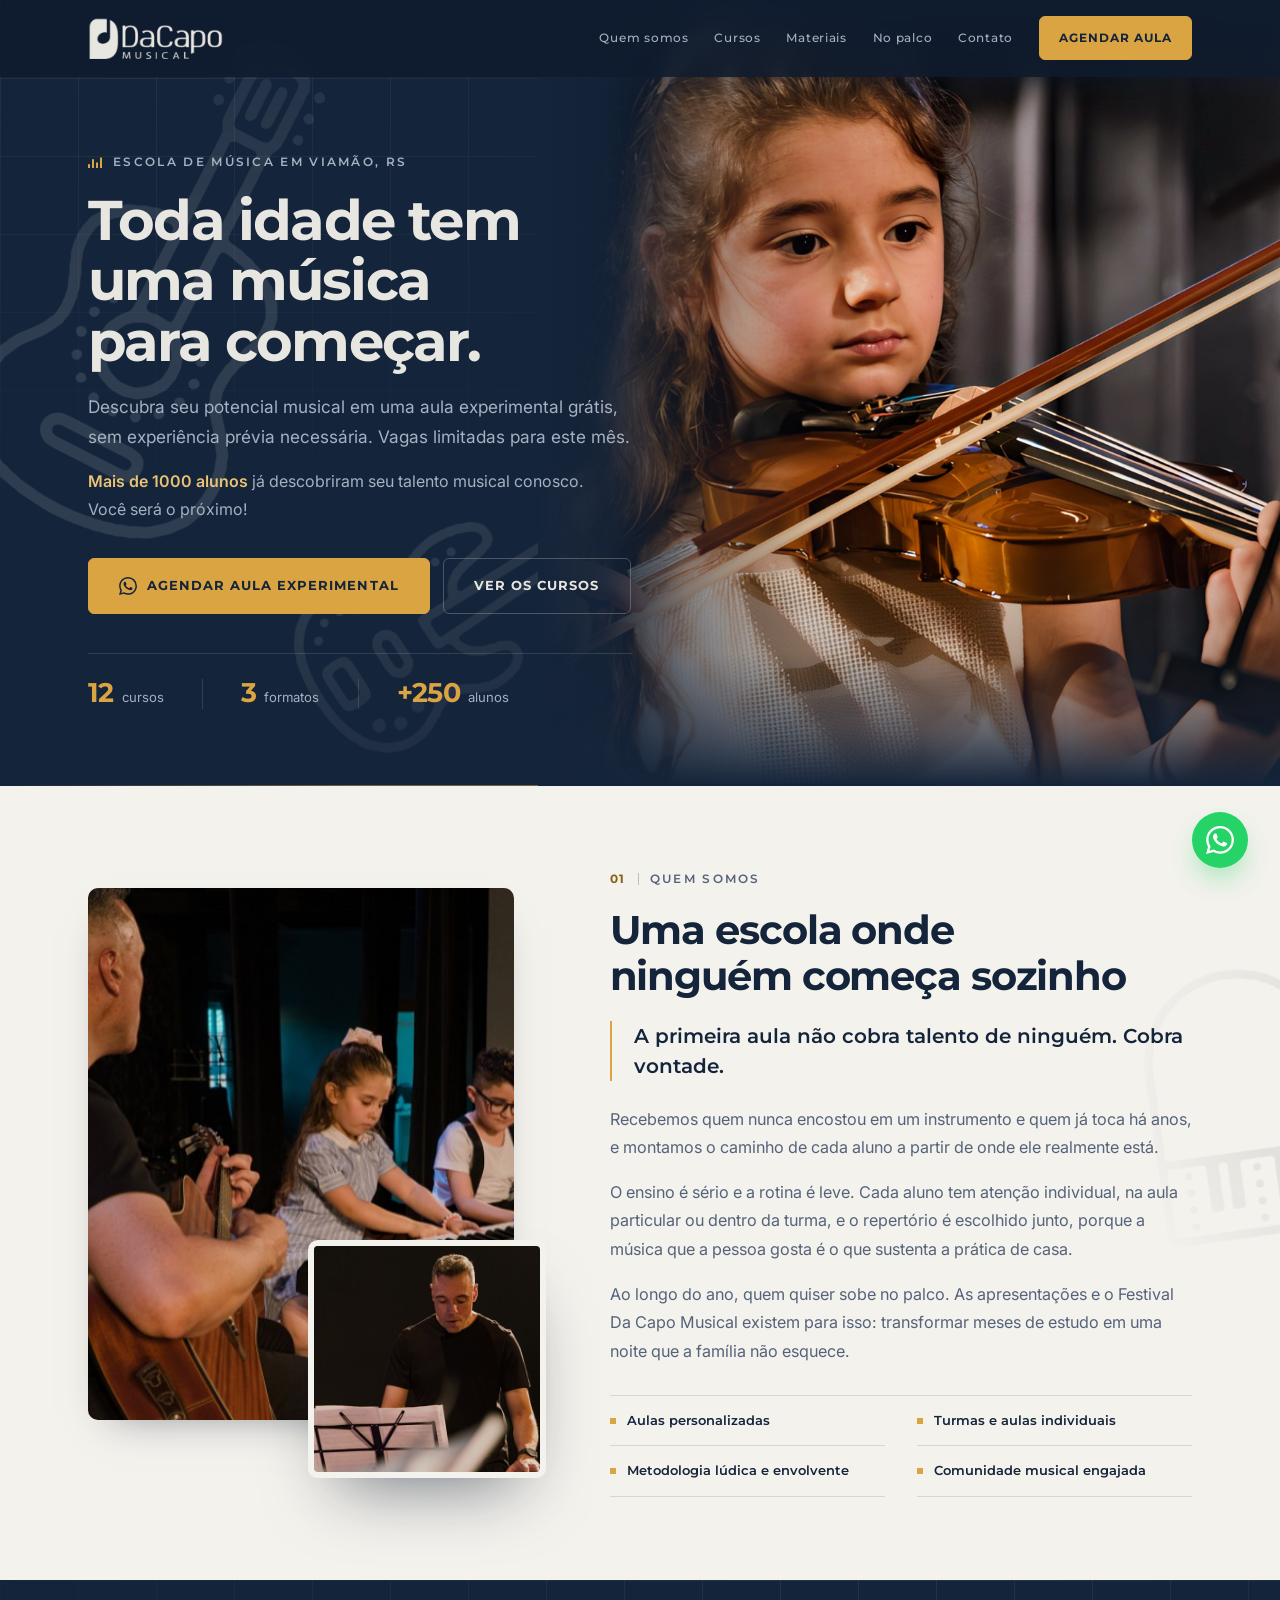
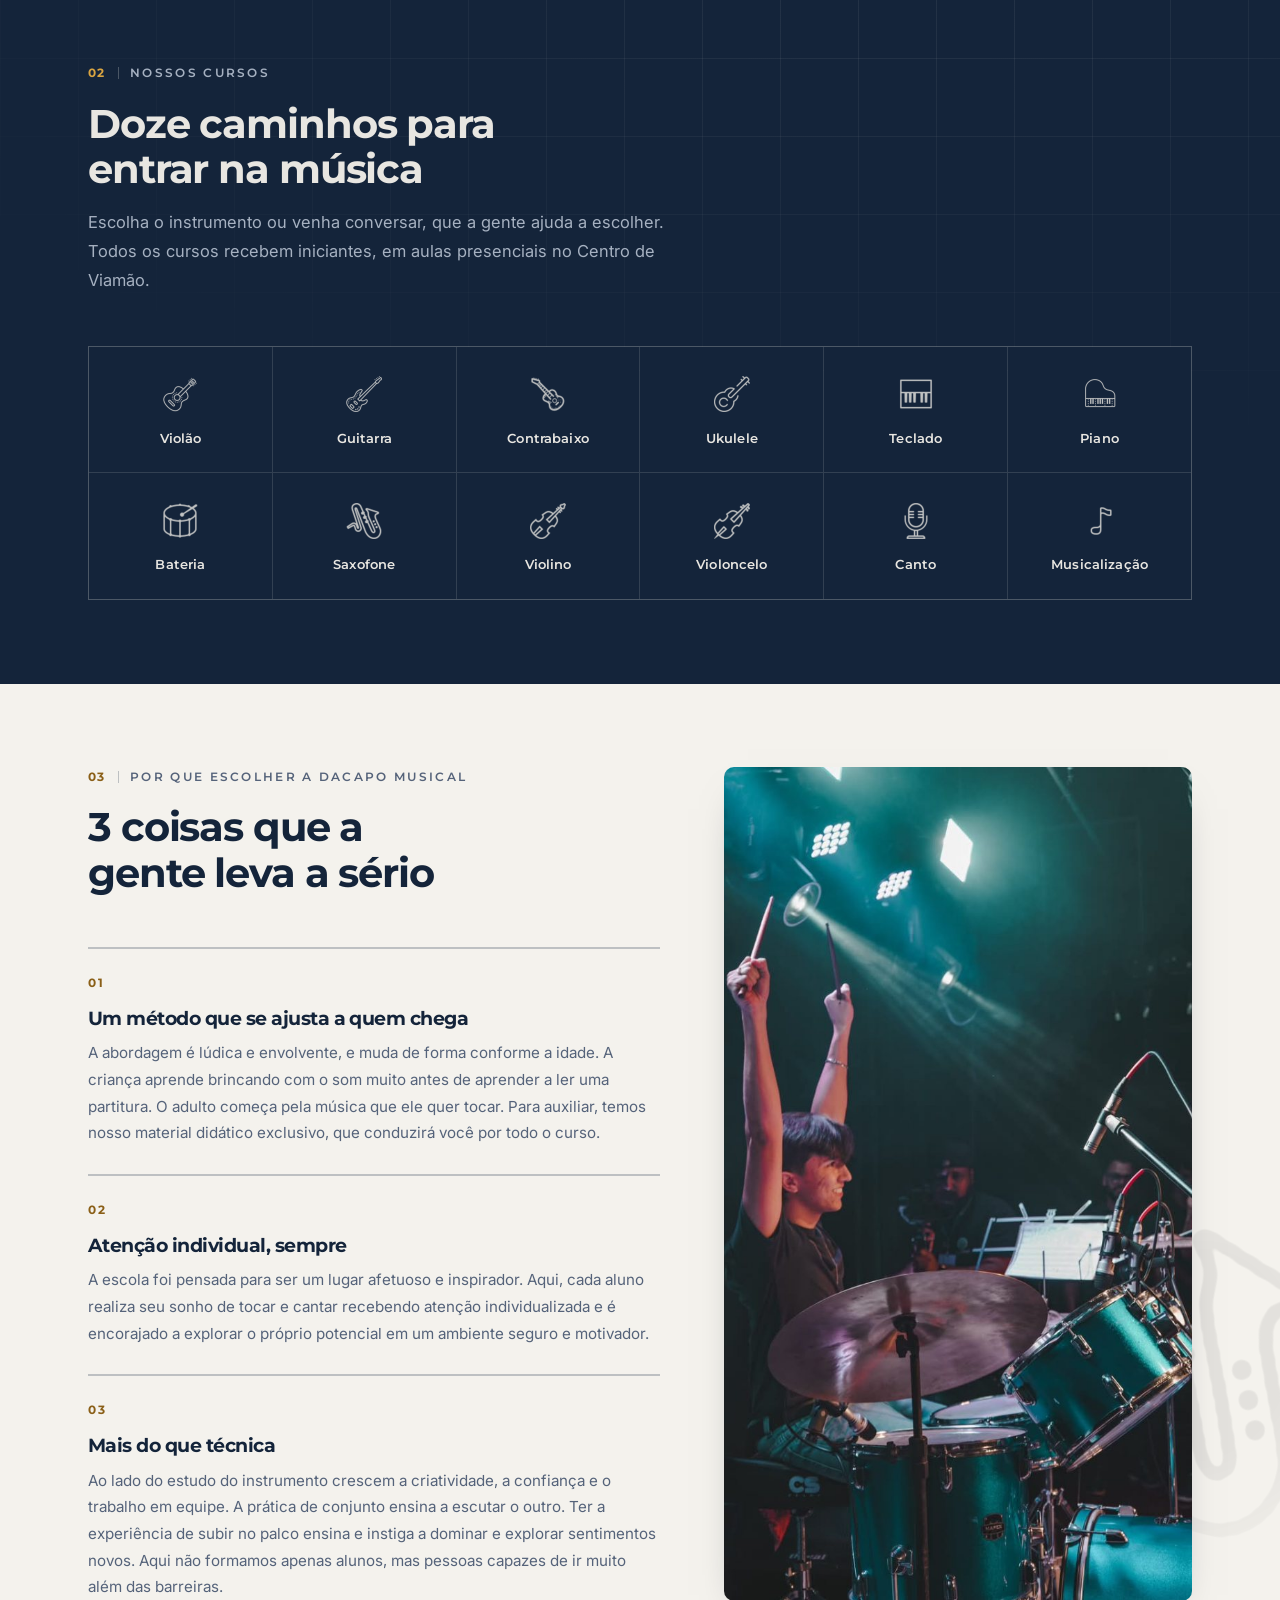
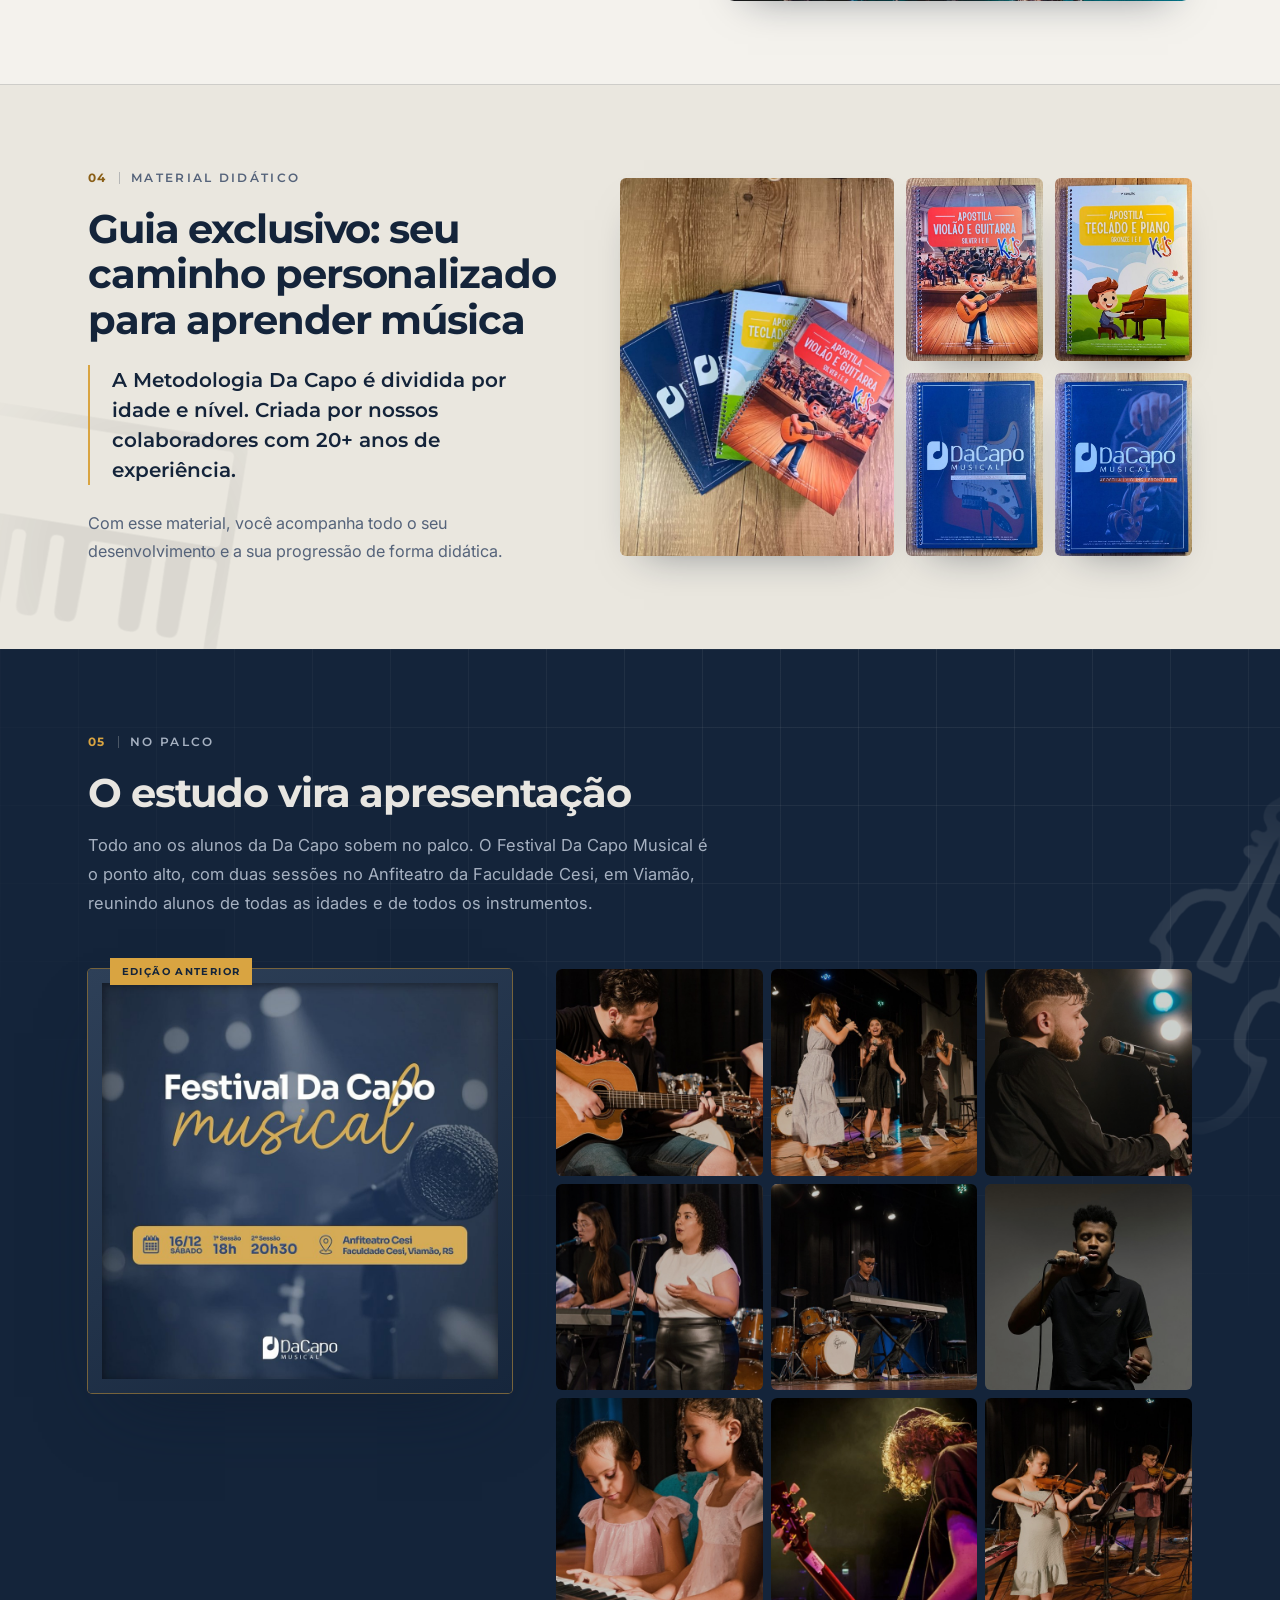
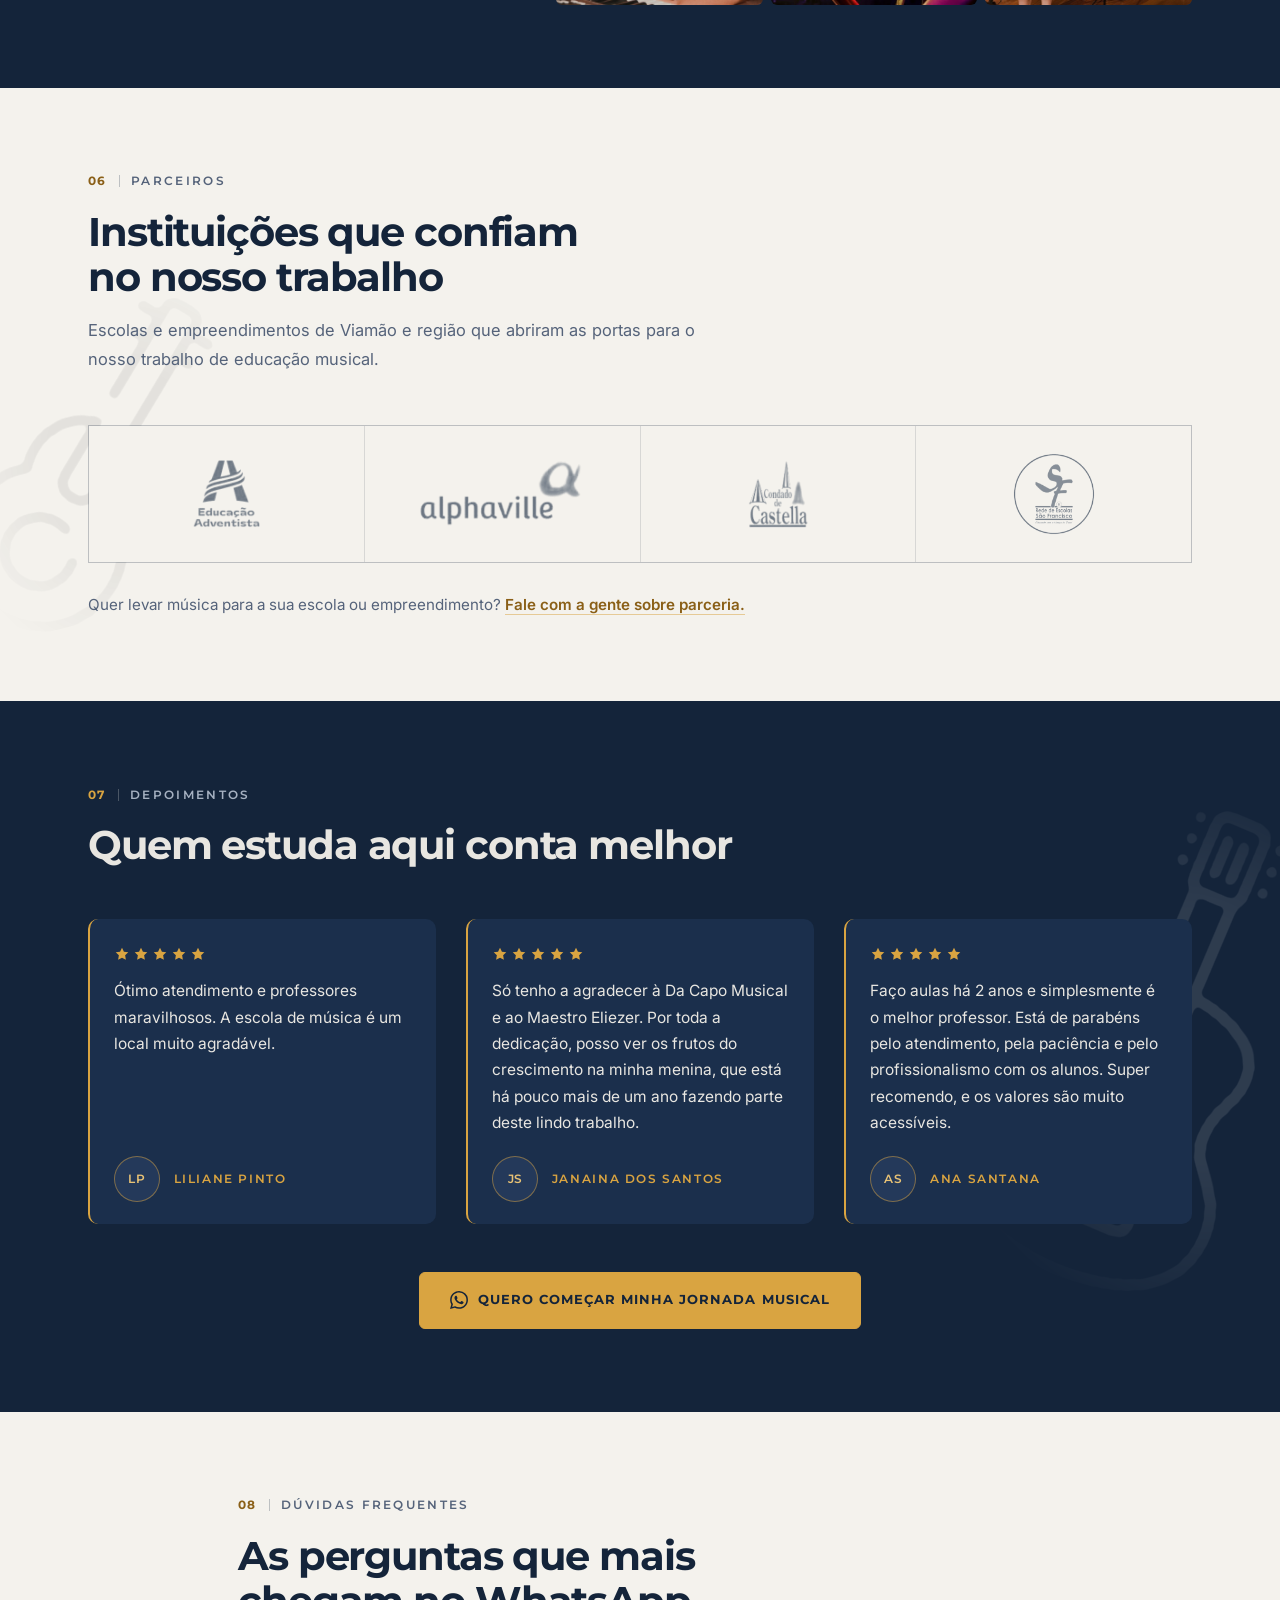
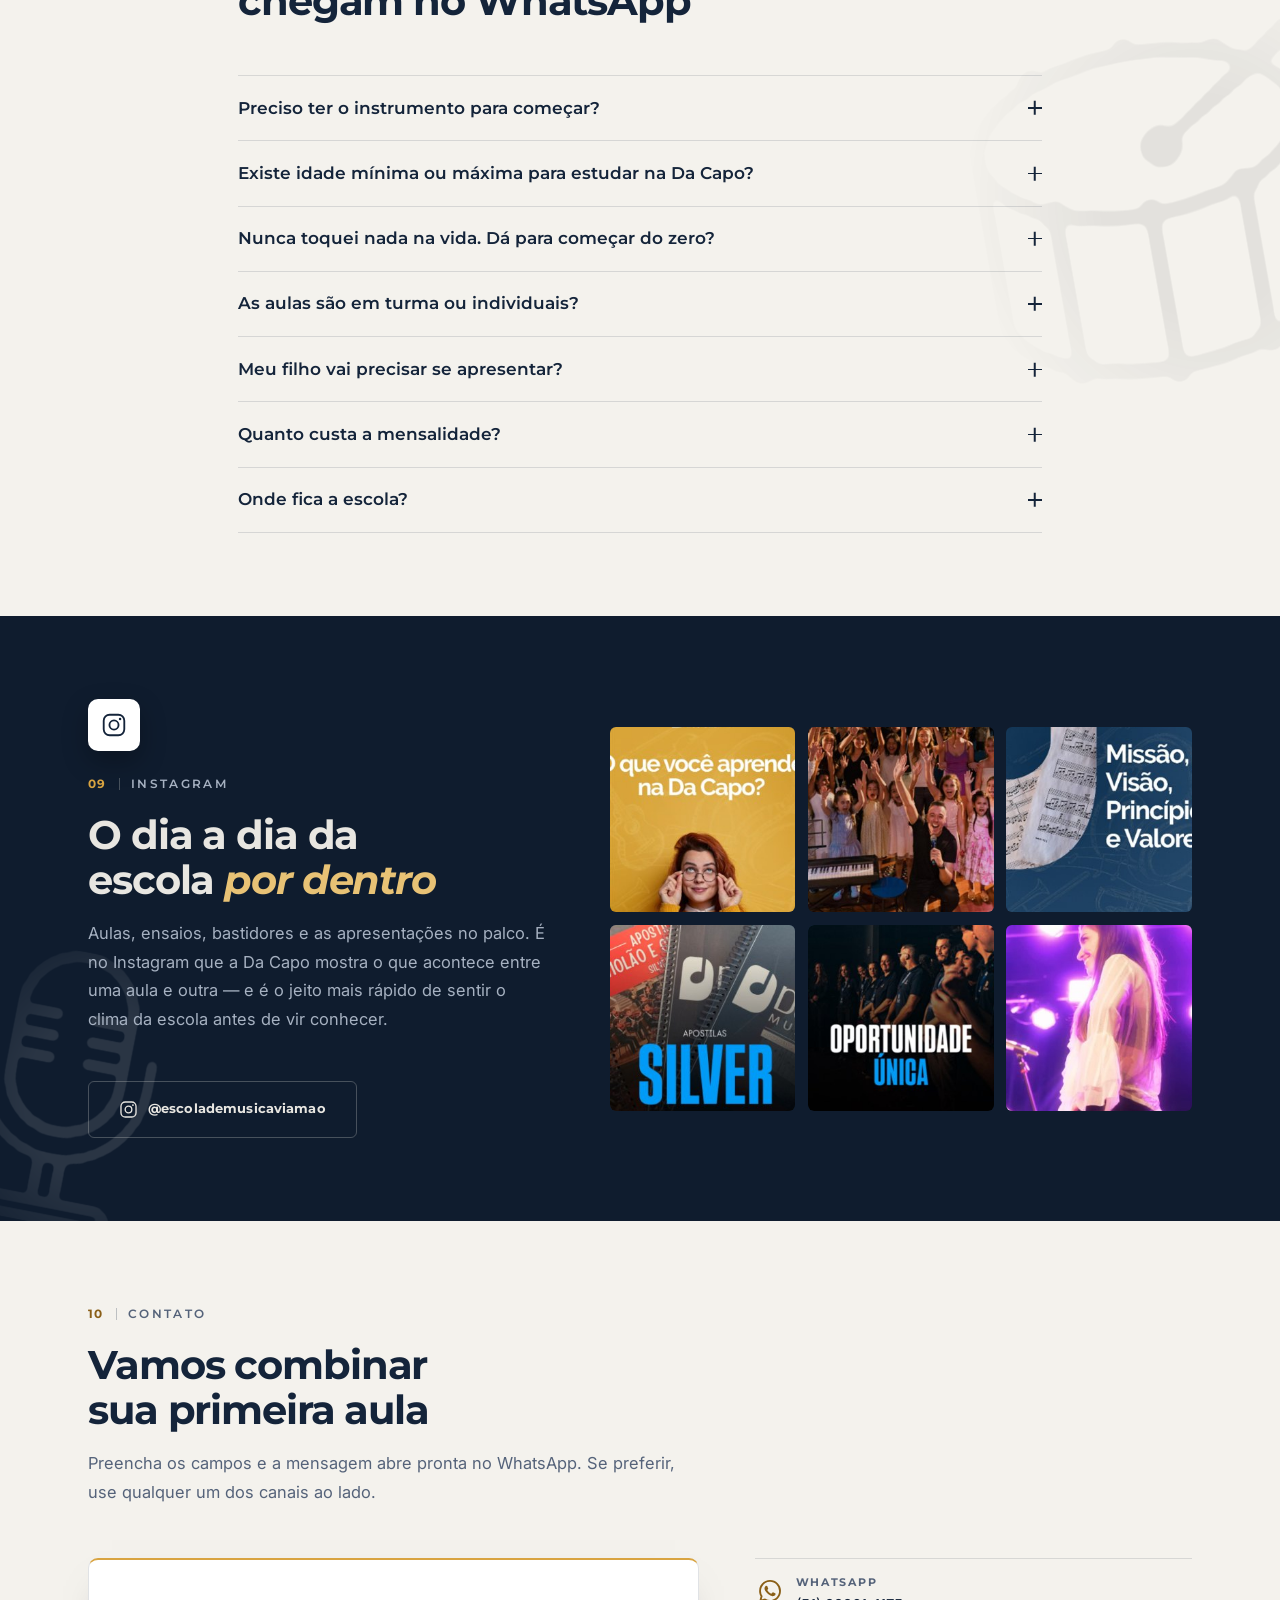
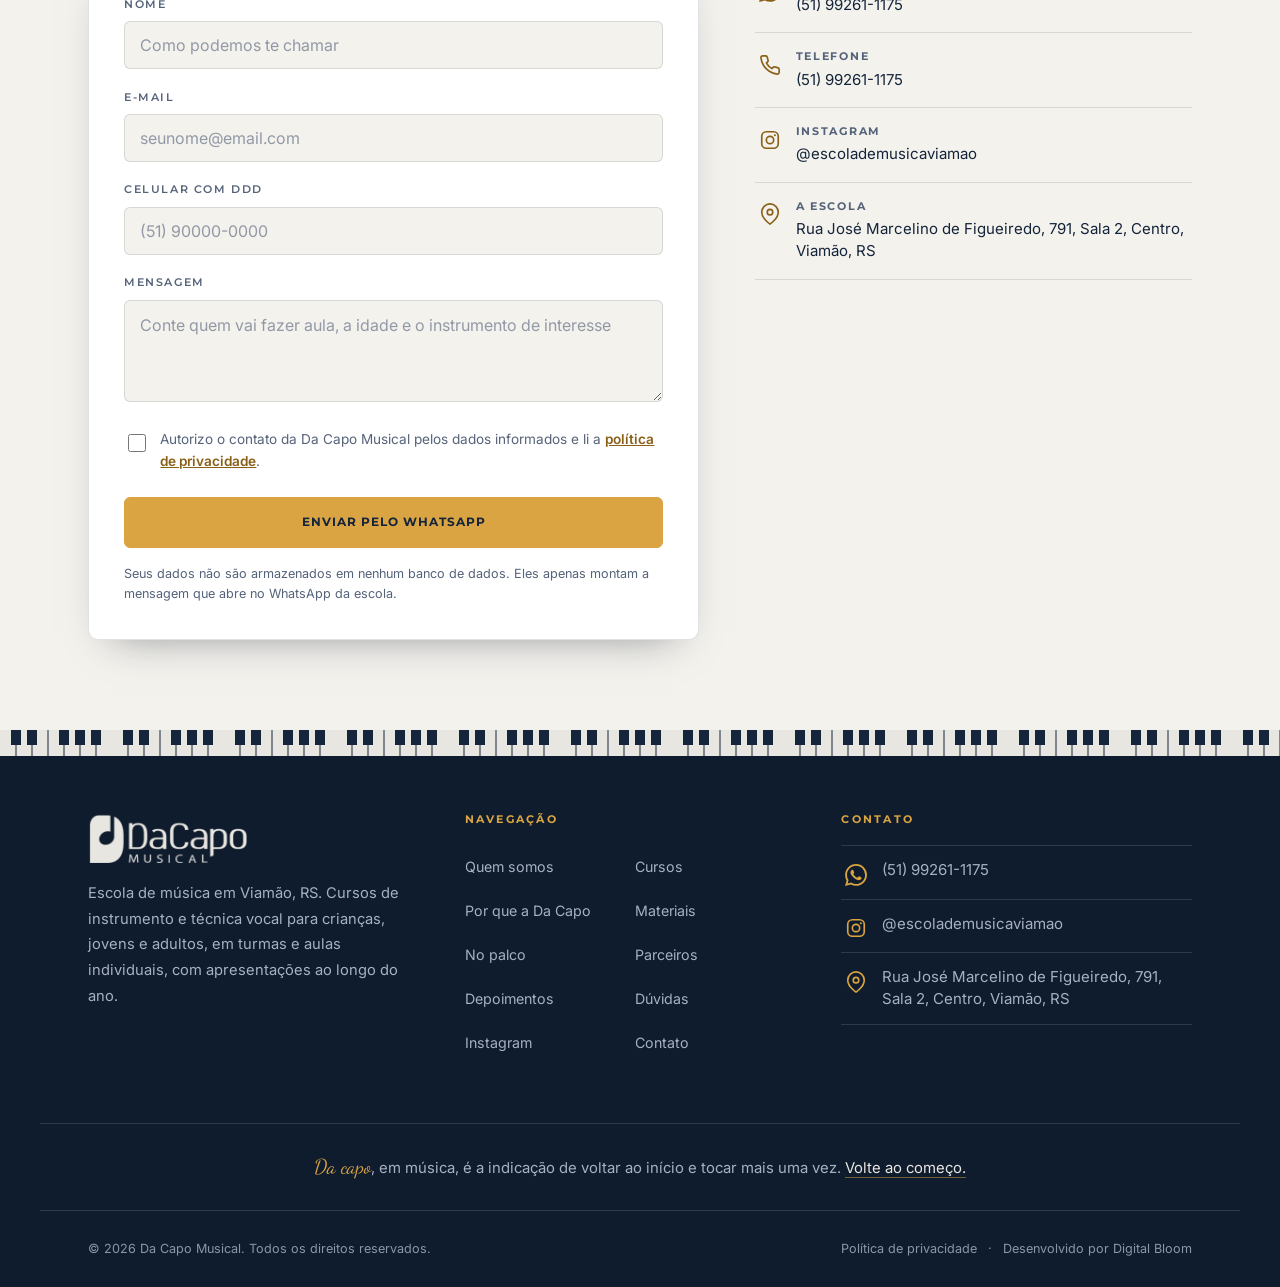
==== commit 5d2f18c6: "GTM, seção de material didático e ajustes pedidos pela escola - Google Tag Manager (GTM-NLD73SGH) no" ====
--- a/index.html
+++ b/index.html
@@ -1,10 +1,18 @@
 <!DOCTYPE html>
 <!-- Persona visual: C — Estruturado de Alto Contraste (direção "estúdio":
      base navy alternando com claro, ouro só em detalhe, composições em camada
-     e fotos reais da escola em composição: a aula na 03 e o quadro do festival na 05) -->
+     e fotos reais da escola em composição: a bateria na 03, as apostilas na 04
+     e o quadro do festival na 05) -->
 <html lang="pt-BR">
 <head>
 <meta charset="UTF-8">
+<!-- Google Tag Manager -->
+<script>(function(w,d,s,l,i){w[l]=w[l]||[];w[l].push({'gtm.start':
+new Date().getTime(),event:'gtm.js'});var f=d.getElementsByTagName(s)[0],
+j=d.createElement(s),dl=l!='dataLayer'?'&l='+l:'';j.async=true;j.src=
+'https://www.googletagmanager.com/gtm.js?id='+i+dl;f.parentNode.insertBefore(j,f);
+})(window,document,'script','dataLayer','GTM-NLD73SGH');</script>
+<!-- End Google Tag Manager -->
 <meta name="viewport" content="width=device-width, initial-scale=1">
 
 <title>Escola de Música em Viamão RS | Da Capo Musical</title>
@@ -45,7 +53,7 @@
   "url": "https://dacapomusical.com.br/",
   "logo": "https://dacapomusical.com.br/images/logo.png",
   "image": "https://dacapomusical.com.br/images/og-image.jpg",
-  "telephone": "+55-51-98121-6307",
+  "telephone": "+55-51-99261-1175",
   "address": {
     "@type": "PostalAddress",
     "streetAddress": "Rua José Marcelino de Figueiredo, 791, Sala 2",
@@ -95,9 +103,37 @@
   ]
 }
 </script>
+
+<!-- Meta Pixel Code -->
+<script>
+!function(f,b,e,v,n,t,s)
+{if(f.fbq)return;n=f.fbq=function(){n.callMethod?
+n.callMethod.apply(n,arguments):n.queue.push(arguments)};
+if(!f._fbq)f._fbq=n;n.push=n;n.loaded=!0;n.version='2.0';
+n.queue=[];t=b.createElement(e);t.async=!0;
+t.src=v;s=b.getElementsByTagName(e)[0];
+s.parentNode.insertBefore(t,s)}(window, document,'script',
+'https://connect.facebook.net/en_US/fbevents.js');
+fbq('init', '28267828236187607');
+fbq('track', 'PageView');
+</script>
+<!-- End Meta Pixel Code -->
+
 </head>
 
 <body id="topo">
+<!-- Google Tag Manager (noscript) -->
+<noscript><iframe src="https://www.googletagmanager.com/ns.html?id=GTM-NLD73SGH"
+height="0" width="0" style="display:none;visibility:hidden"></iframe></noscript>
+<!-- End Google Tag Manager (noscript) -->
+
+<!-- Meta Pixel: fallback sem JavaScript. Fica no início do <body>, e não no
+     <head> como no trecho original: dentro de <head> o <noscript> só aceita
+     link, style e meta, então uma <img> ali é HTML inválido. O efeito é o mesmo. -->
+<noscript><img height="1" width="1" style="display:none"
+src="https://www.facebook.com/tr?id=28267828236187607&amp;ev=PageView&amp;noscript=1"
+alt=""/></noscript>
+
 
 <svg class="svg-oculto" aria-hidden="true" focusable="false">
   <pattern id="teclas" width="112" height="26" patternUnits="userSpaceOnUse">
@@ -128,13 +164,13 @@
       <ul>
         <li><a href="#sobre">Quem somos</a></li>
         <li><a href="#cursos">Cursos</a></li>
-        <li><a href="#como-funciona">Como funciona</a></li>
+        <li><a href="#materiais">Materiais</a></li>
         <li><a href="#palco">No palco</a></li>
         <li><a href="#contato">Contato</a></li>
       </ul>
     </nav>
 
-    <a class="botao botao--ouro cabecalho__cta" href="https://wa.me/5551981216307?text=Ol%C3%A1!%20Vim%20pelo%20site%20e%20gostaria%20de%20agendar%20uma%20aula%20experimental." target="_blank" rel="noopener">Agendar aula</a>
+    <a class="botao botao--ouro cabecalho__cta" href="https://wa.me/5551992611175?text=Ol%C3%A1!%20Vim%20pelo%20site%20e%20gostaria%20de%20agendar%20uma%20aula%20experimental." target="_blank" rel="noopener">Agendar aula</a>
 
     <button class="nav-toggle" id="navToggle" aria-label="Abrir menu" aria-expanded="false" aria-controls="mobileMenu">
       <svg viewBox="0 0 24 24" fill="none" stroke="currentColor" stroke-width="1.8" stroke-linecap="round" aria-hidden="true"><path d="M4 7h16M4 12h16M4 17h16"/></svg>
@@ -153,8 +189,8 @@
   <ul class="mobile-menu__links">
     <li><a href="#sobre"><span>01</span>Quem somos</a></li>
     <li><a href="#cursos"><span>02</span>Cursos</a></li>
-    <li><a href="#como-funciona"><span>03</span>Como funciona</a></li>
-    <li><a href="#diferenciais"><span>04</span>Por que a Da Capo</a></li>
+    <li><a href="#diferenciais"><span>03</span>Por que a Da Capo</a></li>
+    <li><a href="#materiais"><span>04</span>Materiais</a></li>
     <li><a href="#palco"><span>05</span>No palco</a></li>
     <li><a href="#parceiros"><span>06</span>Parceiros</a></li>
     <li><a href="#depoimentos"><span>07</span>Depoimentos</a></li>
@@ -162,7 +198,7 @@
     <li><a href="#instagram"><span>09</span>Instagram</a></li>
     <li><a href="#contato"><span>10</span>Contato</a></li>
   </ul>
-  <a class="botao botao--ouro mobile-menu__cta" href="https://wa.me/5551981216307?text=Ol%C3%A1!%20Vim%20pelo%20site%20e%20gostaria%20de%20agendar%20uma%20aula%20experimental." target="_blank" rel="noopener">Agendar aula experimental</a>
+  <a class="botao botao--ouro mobile-menu__cta" href="https://wa.me/5551992611175?text=Ol%C3%A1!%20Vim%20pelo%20site%20e%20gostaria%20de%20agendar%20uma%20aula%20experimental." target="_blank" rel="noopener">Agendar aula experimental</a>
 </nav>
 
 <main id="conteudo">
@@ -186,10 +222,11 @@
         Escola de música em Viamão, RS
       </p>
       <h1 class="hero__titulo">Toda idade tem uma música para começar.</h1>
-      <p class="hero__sub">Doze cursos de instrumento e canto, em turma ou aula individual, com professores que ensinam com paciência e método. Da musicalização infantil ao adulto que sempre quis tocar.</p>
+      <p class="hero__sub">Descubra seu potencial musical em uma aula experimental grátis, sem experiência prévia necessária. Vagas limitadas para este mês.</p>
+      <p class="hero__prova"><strong>Mais de 1000 alunos</strong> já descobriram seu talento musical conosco. Você será o próximo!</p>
 
       <div class="hero__acoes">
-        <a class="botao botao--ouro botao--grande" href="https://wa.me/5551981216307?text=Ol%C3%A1!%20Vim%20pelo%20site%20e%20gostaria%20de%20agendar%20uma%20aula%20experimental." target="_blank" rel="noopener">
+        <a class="botao botao--ouro botao--grande" href="https://wa.me/5551992611175?text=Ol%C3%A1!%20Vim%20pelo%20site%20e%20gostaria%20de%20agendar%20uma%20aula%20experimental." target="_blank" rel="noopener">
           <svg width="18" height="18" viewBox="0 0 24 24" fill="currentColor" aria-hidden="true"><path d="M17.472 14.382c-.297-.149-1.758-.867-2.03-.967-.273-.099-.471-.148-.67.15-.197.297-.767.966-.94 1.164-.173.199-.347.223-.644.075-.297-.15-1.255-.463-2.39-1.475-.883-.788-1.48-1.761-1.653-2.059-.173-.297-.018-.458.13-.606.134-.133.298-.347.446-.52.149-.174.198-.298.298-.497.099-.198.05-.371-.025-.52-.075-.149-.669-1.612-.916-2.207-.242-.579-.487-.5-.669-.51-.173-.008-.371-.01-.57-.01-.198 0-.52.074-.792.372-.272.297-1.04 1.016-1.04 2.479 0 1.462 1.065 2.875 1.213 3.074.149.198 2.096 3.2 5.077 4.487.709.306 1.262.489 1.694.625.712.227 1.36.195 1.871.118.571-.085 1.758-.719 2.006-1.413.248-.694.248-1.289.173-1.413-.074-.124-.272-.198-.57-.347m-5.421 7.403h-.004a9.87 9.87 0 01-5.031-1.378l-.361-.214-3.741.982.998-3.648-.235-.374a9.86 9.86 0 01-1.51-5.26c.001-5.45 4.436-9.884 9.888-9.884 2.64 0 5.122 1.03 6.988 2.898a9.825 9.825 0 012.893 6.994c-.003 5.45-4.437 9.884-9.885 9.884m8.413-18.297A11.815 11.815 0 0012.05 0C5.495 0 .16 5.335.157 11.892c0 2.096.547 4.142 1.588 5.945L.057 24l6.305-1.654a11.882 11.882 0 005.683 1.448h.005c6.554 0 11.89-5.335 11.893-11.893a11.821 11.821 0 00-3.48-8.413Z"/></svg>
           Agendar aula experimental
         </a>
@@ -198,8 +235,8 @@
 
       <ul class="numeros">
         <li><strong>12</strong><span>cursos</span></li>
-        <li><strong>2</strong><span>formatos de aula</span></li>
-        <li><strong>3</strong><span>parceiros</span></li>
+        <li><strong>3</strong><span>formatos</span></li>
+        <li><strong>+250</strong><span>alunos</span></li>
       </ul>
     </div>
 
@@ -270,97 +307,59 @@
   </div>
 </section>
 
-<!-- ================= 03. COMO FUNCIONA ================= -->
-<section class="secao secao--claro" id="como-funciona">
-  <img class="secao__instrumento secao__instrumento--teclado" src="images/fundo-teclado.png" alt="" width="800" height="800" loading="lazy" decoding="async" aria-hidden="true">
-  <div class="envolucro andamento">
-    <div class="andamento__texto">
-    <div class="cabecalho-secao animate-on-scroll">
-      <p class="rotulo"><span class="rotulo__num">03</span>Como funciona</p>
-      <h2 class="titulo">Do primeiro contato à primeira aula</h2>
-      <p class="intro">Quatro passos, sem burocracia e sem compromisso até você ter certeza. O formulário do site monta a mensagem sozinho, e ela abre pronta no seu WhatsApp.</p>
-    </div>
-
-      <ol class="passos animate-on-scroll">
-        <li class="passo" style="--i:0">
-          <span class="passo__num">01</span>
-          <div>
-            <h3>Você chama no WhatsApp</h3>
-            <p>Conta quem vai fazer aula, a idade e o instrumento que despertou interesse. Se ainda não souber qual, tudo bem, a gente conversa.</p>
-          </div>
-        </li>
-        <li class="passo" style="--i:1">
-          <span class="passo__num">02</span>
-          <div>
-            <h3>Agendamos a aula experimental</h3>
-            <p>Um horário para conhecer a escola, o professor e o instrumento por dentro. Sem compromisso de matrícula.</p>
-          </div>
-        </li>
-        <li class="passo" style="--i:2">
-          <span class="passo__num">03</span>
-          <div>
-            <h3>Escolhemos o formato juntos</h3>
-            <p>Turma ou aula individual, e o dia da semana que cabe na sua rotina ou na da criança.</p>
-          </div>
-        </li>
-        <li class="passo" style="--i:3">
-          <span class="passo__num">04</span>
-          <div>
-            <h3>Você começa a tocar</h3>
-            <p>Repertório definido com você, prática guiada em aula e, quando a vontade aparecer, o palco.</p>
-          </div>
-        </li>
-      </ol>
-    </div>
-
-      <!-- coluna da direita: a foto fica presa enquanto os passos passam -->
-      <figure class="quadro quadro--aula animate-on-scroll">
-        <img src="images/aula-violao-jovem.jpg" alt="Aluna da Da Capo Musical tocando violão ao microfone durante a aula" width="800" height="1000" loading="lazy" decoding="async">
-      </figure>
-    </div>
-  </div>
-</section>
-
-<!-- ============ FAIXA DE CONVERSÃO ============ -->
-<section class="faixa">
-  <img class="secao__instrumento secao__instrumento--nota" src="images/fundo-musicalizacao.png" alt="" width="800" height="800" loading="lazy" decoding="async" aria-hidden="true">
-  <div class="envolucro faixa__interno animate-on-scroll">
-    <div>
-      <p class="rotulo rotulo--claro">Aula experimental</p>
-      <h2 class="faixa__titulo">Venha conhecer a escola antes de decidir qualquer coisa</h2>
-    </div>
-    <a class="botao botao--ouro botao--grande" href="https://wa.me/5551981216307?text=Ol%C3%A1!%20Vim%20pelo%20site%20e%20gostaria%20de%20agendar%20uma%20aula%20experimental." target="_blank" rel="noopener">
-      <svg width="18" height="18" viewBox="0 0 24 24" fill="currentColor" aria-hidden="true"><path d="M17.472 14.382c-.297-.149-1.758-.867-2.03-.967-.273-.099-.471-.148-.67.15-.197.297-.767.966-.94 1.164-.173.199-.347.223-.644.075-.297-.15-1.255-.463-2.39-1.475-.883-.788-1.48-1.761-1.653-2.059-.173-.297-.018-.458.13-.606.134-.133.298-.347.446-.52.149-.174.198-.298.298-.497.099-.198.05-.371-.025-.52-.075-.149-.669-1.612-.916-2.207-.242-.579-.487-.5-.669-.51-.173-.008-.371-.01-.57-.01-.198 0-.52.074-.792.372-.272.297-1.04 1.016-1.04 2.479 0 1.462 1.065 2.875 1.213 3.074.149.198 2.096 3.2 5.077 4.487.709.306 1.262.489 1.694.625.712.227 1.36.195 1.871.118.571-.085 1.758-.719 2.006-1.413.248-.694.248-1.289.173-1.413-.074-.124-.272-.198-.57-.347m-5.421 7.403h-.004a9.87 9.87 0 01-5.031-1.378l-.361-.214-3.741.982.998-3.648-.235-.374a9.86 9.86 0 01-1.51-5.26c.001-5.45 4.436-9.884 9.888-9.884 2.64 0 5.122 1.03 6.988 2.898a9.825 9.825 0 012.893 6.994c-.003 5.45-4.437 9.884-9.885 9.884m8.413-18.297A11.815 11.815 0 0012.05 0C5.495 0 .16 5.335.157 11.892c0 2.096.547 4.142 1.588 5.945L.057 24l6.305-1.654a11.882 11.882 0 005.683 1.448h.005c6.554 0 11.89-5.335 11.893-11.893a11.821 11.821 0 00-3.48-8.413Z"/></svg>
-      Falar no WhatsApp
-    </a>
-  </div>
-</section>
-
-<!-- ================= 04. POR QUE A DA CAPO ================= -->
+<!-- ================= 03. POR QUE A DA CAPO ================= -->
 <section class="secao secao--claro" id="diferenciais">
   <img class="secao__instrumento secao__instrumento--saxofone" src="images/fundo-saxofone.png" alt="" width="800" height="800" loading="lazy" decoding="async" aria-hidden="true">
-  <div class="envolucro">
-    <div class="cabecalho-secao animate-on-scroll">
-      <p class="rotulo"><span class="rotulo__num">04</span>Por que a Da Capo</p>
-      <h2 class="titulo">Três coisas que a gente leva a sério</h2>
-    </div>
-
-    <ul class="razoes animate-on-scroll">
-      <li class="razao" style="--i:0">
-        <span class="razao__num">01</span>
-        <h3>Um método que se ajusta a quem chega</h3>
-        <p>A abordagem é lúdica e envolvente, e muda de forma conforme a idade. A criança aprende brincando com o som muito antes de aprender a ler uma partitura. O adulto começa pela música que ele quer tocar. Ninguém aqui segue uma apostila que ignora quem está do outro lado.</p>
-      </li>
-      <li class="razao" style="--i:1">
-        <span class="razao__num">02</span>
-        <h3>Atenção individual, sempre</h3>
-        <p>A escola foi montada para ser um lugar afetuoso e inspirador, não uma sala de espera barulhenta. Cada aluno recebe atenção individualizada e é encorajado a explorar o próprio potencial em um ambiente seguro, onde errar faz parte do processo e não custa vergonha nenhuma.</p>
-      </li>
-      <li class="razao" style="--i:2">
-        <span class="razao__num">03</span>
-        <h3>Mais do que técnica</h3>
-        <p>Ao lado do estudo do instrumento crescem a criatividade, a confiança e o trabalho em equipe. Tocar junto ensina a escutar o outro. Subir no palco ensina a lidar com o próprio nervosismo. Daqui sai um músico melhor e uma pessoa mais confiante.</p>
-      </li>
+  <div class="envolucro diferenciais">
+    <div class="diferenciais__texto">
+      <div class="cabecalho-secao animate-on-scroll">
+        <p class="rotulo"><span class="rotulo__num">03</span>Por que escolher a DaCapo Musical</p>
+        <h2 class="titulo">3 coisas que a gente leva a sério</h2>
+      </div>
+
+      <ul class="razoes animate-on-scroll">
+        <li class="razao" style="--i:0">
+          <span class="razao__num">01</span>
+          <h3>Um método que se ajusta a quem chega</h3>
+          <p>A abordagem é lúdica e envolvente, e muda de forma conforme a idade. A criança aprende brincando com o som muito antes de aprender a ler uma partitura. O adulto começa pela música que ele quer tocar. Para auxiliar, temos nosso material didático exclusivo, que conduzirá você por todo o curso.</p>
+        </li>
+        <li class="razao" style="--i:1">
+          <span class="razao__num">02</span>
+          <h3>Atenção individual, sempre</h3>
+          <p>A escola foi pensada para ser um lugar afetuoso e inspirador. Aqui, cada aluno realiza seu sonho de tocar e cantar recebendo atenção individualizada e é encorajado a explorar o próprio potencial em um ambiente seguro e motivador.</p>
+        </li>
+        <li class="razao" style="--i:2">
+          <span class="razao__num">03</span>
+          <h3>Mais do que técnica</h3>
+          <p>Ao lado do estudo do instrumento crescem a criatividade, a confiança e o trabalho em equipe. A prática de conjunto ensina a escutar o outro. Ter a experiência de subir no palco ensina e instiga a dominar e explorar sentimentos novos. Aqui não formamos apenas alunos, mas pessoas capazes de ir muito além das barreiras.</p>
+        </li>
+      </ul>
+    </div>
+
+    <!-- a foto estica até a altura da coluna das razões -->
+    <figure class="quadro diferenciais__foto animate-on-scroll">
+      <img src="images/diferenciais-bateria.jpg" alt="Aluno da Da Capo Musical sorrindo com as baquetas para o alto, na bateria, durante apresentação no palco" width="800" height="1199" loading="lazy" decoding="async">
+    </figure>
+  </div>
+</section>
+
+<!-- ================= 04. MATERIAL DIDÁTICO ================= -->
+<section class="secao secao--claro secao--materiais" id="materiais">
+  <img class="secao__instrumento secao__instrumento--teclado" src="images/fundo-teclado.png" alt="" width="800" height="800" loading="lazy" decoding="async" aria-hidden="true">
+  <div class="envolucro materiais">
+    <div class="materiais__texto animate-on-scroll">
+      <p class="rotulo"><span class="rotulo__num">04</span>Material didático</p>
+      <h2 class="titulo">Guia exclusivo: seu caminho personalizado para aprender música</h2>
+      <p class="destaque">A Metodologia Da Capo é dividida por idade e nível. Criada por nossos colaboradores com 20+ anos de experiência.</p>
+      <p>Com esse material, você acompanha todo o seu desenvolvimento e a sua progressão de forma didática.</p>
+    </div>
+
+    <ul class="materiais__mosaico animate-on-scroll">
+      <li class="materiais__item materiais__item--destaque" style="--i:0"><img src="images/material-apostilas.jpg" alt="Apostilas da Metodologia Da Capo abertas em leque sobre a mesa" width="720" height="960" loading="lazy" decoding="async"></li>
+      <li class="materiais__item" style="--i:1"><img src="images/material-violao-guitarra-kids.jpg" alt="Capa da apostila Violão e Guitarra Kids, níveis Silver I e II" width="540" height="720" loading="lazy" decoding="async"></li>
+      <li class="materiais__item" style="--i:2"><img src="images/material-teclado-piano-kids.jpg" alt="Capa da apostila Teclado e Piano Kids, níveis Bronze I e II" width="540" height="720" loading="lazy" decoding="async"></li>
+      <li class="materiais__item" style="--i:3"><img src="images/material-guitarra.jpg" alt="Capa da apostila de Guitarra, níveis Silver I e II" width="540" height="720" loading="lazy" decoding="async"></li>
+      <li class="materiais__item" style="--i:4"><img src="images/material-violino.jpg" alt="Capa da apostila de Violino, níveis Bronze I e II" width="540" height="720" loading="lazy" decoding="async"></li>
     </ul>
   </div>
 </section>
@@ -393,7 +392,7 @@
         <figure class="galeria__item" style="--i:5"><img src="images/palco-teclado.jpg" alt="Aluno tocando teclado no palco durante o festival" width="500" height="500" loading="lazy"></figure>
         <figure class="galeria__item" style="--i:6"><img src="images/aluno-canto.jpg" alt="Aluno cantando ao microfone em ensaio na escola" width="500" height="500" loading="lazy"></figure>
         <figure class="galeria__item" style="--i:7"><img src="images/aula-piano-infantil.jpg" alt="Duas alunas em vestido de apresentação tocando o piano lado a lado" width="500" height="500" loading="lazy"></figure>
-        <figure class="galeria__item" style="--i:8"><img src="images/aluna-violino.jpg" alt="Aluna sorrindo com o violino apoiado no ombro durante a aula" width="500" height="500" loading="lazy"></figure>
+        <figure class="galeria__item" style="--i:8"><img src="images/palco-guitarra.jpg" alt="Aluno tocando guitarra no palco, com o cabelo iluminado pelo refletor" width="500" height="500" loading="lazy"></figure>
         <figure class="galeria__item" style="--i:9"><img src="images/palco-cordas.jpg" alt="Grupo de alunos tocando violino e violoncelo juntos no palco" width="500" height="500" loading="lazy"></figure>
       </div>
     </div>
@@ -411,15 +410,13 @@
     </div>
 
     <ul class="parceiros animate-on-scroll">
-      
-      
-      
       <li style="--i:0"><img src="images/parceiro-adventista.png" alt="Educação Adventista" width="300" height="300" loading="lazy"></li>
       <li style="--i:1"><img src="images/parceiro-alphaville.png" alt="Alphaville" width="360" height="108" loading="lazy"></li>
       <li style="--i:2"><img src="images/parceiro-condado-castella.png" alt="Condado de Castella" width="300" height="300" loading="lazy"></li>
+      <li style="--i:3"><img class="parceiro--selo" src="images/parceiro-sao-francisco.png" alt="Rede de Escolas São Francisco" width="300" height="300" loading="lazy"></li>
     </ul>
 
-    <p class="parceiros__chamada animate-on-scroll">Quer levar música para a sua escola ou empreendimento? <a href="https://wa.me/5551981216307?text=Ol%C3%A1!%20Vim%20pelo%20site%20e%20gostaria%20de%20falar%20sobre%20uma%20parceria%20com%20a%20Da%20Capo%20Musical." target="_blank" rel="noopener">Fale com a gente sobre parceria.</a></p>
+    <p class="parceiros__chamada animate-on-scroll">Quer levar música para a sua escola ou empreendimento? <a href="https://wa.me/5551992611175?text=Ol%C3%A1!%20Vim%20pelo%20site%20e%20gostaria%20de%20falar%20sobre%20uma%20parceria%20com%20a%20Da%20Capo%20Musical." target="_blank" rel="noopener">Fale com a gente sobre parceria.</a></p>
   </div>
 </section>
 
@@ -434,19 +431,32 @@
       <h2 class="titulo">Quem estuda aqui conta melhor</h2>
     </div>
 
+    <!-- avatar com as iniciais enquanto a escola não manda a foto de cada cliente:
+         para trocar, substituir o <span> por
+         <img class="depoimento__avatar" src="images/depoimento-nome.jpg" alt="" width="96" height="96"> -->
     <div class="depoimentos animate-on-scroll">
       <figure class="depoimento" style="--i:0">
+        <span class="depoimento__estrelas" role="img" aria-label="Avaliação: 5 de 5 estrelas"></span>
         <blockquote><p>Ótimo atendimento e professores maravilhosos. A escola de música é um local muito agradável.</p></blockquote>
-        <figcaption>Liliane Pinto</figcaption>
+        <figcaption><span class="depoimento__avatar" aria-hidden="true">LP</span>Liliane Pinto</figcaption>
       </figure>
       <figure class="depoimento" style="--i:1">
+        <span class="depoimento__estrelas" role="img" aria-label="Avaliação: 5 de 5 estrelas"></span>
         <blockquote><p>Só tenho a agradecer à Da Capo Musical e ao Maestro Eliezer. Por toda a dedicação, posso ver os frutos do crescimento na minha menina, que está há pouco mais de um ano fazendo parte deste lindo trabalho.</p></blockquote>
-        <figcaption>Janaina dos Santos</figcaption>
+        <figcaption><span class="depoimento__avatar" aria-hidden="true">JS</span>Janaina dos Santos</figcaption>
       </figure>
       <figure class="depoimento" style="--i:2">
+        <span class="depoimento__estrelas" role="img" aria-label="Avaliação: 5 de 5 estrelas"></span>
         <blockquote><p>Faço aulas há 2 anos e simplesmente é o melhor professor. Está de parabéns pelo atendimento, pela paciência e pelo profissionalismo com os alunos. Super recomendo, e os valores são muito acessíveis.</p></blockquote>
-        <figcaption>Ana Santana</figcaption>
+        <figcaption><span class="depoimento__avatar" aria-hidden="true">AS</span>Ana Santana</figcaption>
       </figure>
+    </div>
+
+    <div class="depoimentos__acao animate-on-scroll">
+      <a class="botao botao--ouro botao--grande" href="https://wa.me/5551992611175?text=Ol%C3%A1!%20Vim%20pelo%20site%20e%20gostaria%20de%20agendar%20uma%20aula%20experimental." target="_blank" rel="noopener">
+        <svg width="18" height="18" viewBox="0 0 24 24" fill="currentColor" aria-hidden="true"><path d="M17.472 14.382c-.297-.149-1.758-.867-2.03-.967-.273-.099-.471-.148-.67.15-.197.297-.767.966-.94 1.164-.173.199-.347.223-.644.075-.297-.15-1.255-.463-2.39-1.475-.883-.788-1.48-1.761-1.653-2.059-.173-.297-.018-.458.13-.606.134-.133.298-.347.446-.52.149-.174.198-.298.298-.497.099-.198.05-.371-.025-.52-.075-.149-.669-1.612-.916-2.207-.242-.579-.487-.5-.669-.51-.173-.008-.371-.01-.57-.01-.198 0-.52.074-.792.372-.272.297-1.04 1.016-1.04 2.479 0 1.462 1.065 2.875 1.213 3.074.149.198 2.096 3.2 5.077 4.487.709.306 1.262.489 1.694.625.712.227 1.36.195 1.871.118.571-.085 1.758-.719 2.006-1.413.248-.694.248-1.289.173-1.413-.074-.124-.272-.198-.57-.347m-5.421 7.403h-.004a9.87 9.87 0 01-5.031-1.378l-.361-.214-3.741.982.998-3.648-.235-.374a9.86 9.86 0 01-1.51-5.26c.001-5.45 4.436-9.884 9.888-9.884 2.64 0 5.122 1.03 6.988 2.898a9.825 9.825 0 012.893 6.994c-.003 5.45-4.437 9.884-9.885 9.884m8.413-18.297A11.815 11.815 0 0012.05 0C5.495 0 .16 5.335.157 11.892c0 2.096.547 4.142 1.588 5.945L.057 24l6.305-1.654a11.882 11.882 0 005.683 1.448h.005c6.554 0 11.89-5.335 11.893-11.893a11.821 11.821 0 00-3.48-8.413Z"/></svg>
+        Quero começar minha jornada musical
+      </a>
     </div>
   </div>
 </section>
@@ -566,15 +576,15 @@
       <div class="canais">
         <ul class="contatos">
           <li>
-            <a href="https://wa.me/5551981216307?text=Ol%C3%A1!%20Vim%20pelo%20site%20e%20gostaria%20de%20agendar%20uma%20aula%20experimental." target="_blank" rel="noopener">
+            <a href="https://wa.me/5551992611175?text=Ol%C3%A1!%20Vim%20pelo%20site%20e%20gostaria%20de%20agendar%20uma%20aula%20experimental." target="_blank" rel="noopener">
               <svg width="22" height="22" viewBox="0 0 24 24" fill="currentColor" aria-hidden="true"><path d="M17.472 14.382c-.297-.149-1.758-.867-2.03-.967-.273-.099-.471-.148-.67.15-.197.297-.767.966-.94 1.164-.173.199-.347.223-.644.075-.297-.15-1.255-.463-2.39-1.475-.883-.788-1.48-1.761-1.653-2.059-.173-.297-.018-.458.13-.606.134-.133.298-.347.446-.52.149-.174.198-.298.298-.497.099-.198.05-.371-.025-.52-.075-.149-.669-1.612-.916-2.207-.242-.579-.487-.5-.669-.51-.173-.008-.371-.01-.57-.01-.198 0-.52.074-.792.372-.272.297-1.04 1.016-1.04 2.479 0 1.462 1.065 2.875 1.213 3.074.149.198 2.096 3.2 5.077 4.487.709.306 1.262.489 1.694.625.712.227 1.36.195 1.871.118.571-.085 1.758-.719 2.006-1.413.248-.694.248-1.289.173-1.413-.074-.124-.272-.198-.57-.347m-5.421 7.403h-.004a9.87 9.87 0 01-5.031-1.378l-.361-.214-3.741.982.998-3.648-.235-.374a9.86 9.86 0 01-1.51-5.26c.001-5.45 4.436-9.884 9.888-9.884 2.64 0 5.122 1.03 6.988 2.898a9.825 9.825 0 012.893 6.994c-.003 5.45-4.437 9.884-9.885 9.884m8.413-18.297A11.815 11.815 0 0012.05 0C5.495 0 .16 5.335.157 11.892c0 2.096.547 4.142 1.588 5.945L.057 24l6.305-1.654a11.882 11.882 0 005.683 1.448h.005c6.554 0 11.89-5.335 11.893-11.893a11.821 11.821 0 00-3.48-8.413Z"/></svg>
-              <span><strong>WhatsApp</strong>(51) 98121-6307</span>
+              <span><strong>WhatsApp</strong>(51) 99261-1175</span>
             </a>
           </li>
           <li>
-            <a href="tel:+5551981216307">
+            <a href="tel:+5551992611175">
               <svg width="22" height="22" viewBox="0 0 24 24" fill="none" stroke="currentColor" stroke-width="1.8" stroke-linecap="round" stroke-linejoin="round" aria-hidden="true"><path d="M22 16.92v3a2 2 0 0 1-2.18 2 19.79 19.79 0 0 1-8.63-3.07 19.5 19.5 0 0 1-6-6A19.79 19.79 0 0 1 2.12 4.18 2 2 0 0 1 4.11 2h3a2 2 0 0 1 2 1.72c.13.96.36 1.9.7 2.81a2 2 0 0 1-.45 2.11L8.09 9.91a16 16 0 0 0 6 6l1.27-1.27a2 2 0 0 1 2.11-.45c.91.34 1.85.57 2.81.7A2 2 0 0 1 22 16.92Z"/></svg>
-              <span><strong>Telefone</strong>(51) 98121-6307</span>
+              <span><strong>Telefone</strong>(51) 99261-1175</span>
             </a>
           </li>
           <li>
@@ -612,8 +622,8 @@
       <ul>
         <li><a href="#sobre">Quem somos</a></li>
         <li><a href="#cursos">Cursos</a></li>
-        <li><a href="#como-funciona">Como funciona</a></li>
         <li><a href="#diferenciais">Por que a Da Capo</a></li>
+        <li><a href="#materiais">Materiais</a></li>
         <li><a href="#palco">No palco</a></li>
         <li><a href="#parceiros">Parceiros</a></li>
         <li><a href="#depoimentos">Depoimentos</a></li>
@@ -627,9 +637,9 @@
       <h2>Contato</h2>
       <ul class="contatos contatos--rodape">
         <li>
-          <a href="https://wa.me/5551981216307?text=Ol%C3%A1!%20Vim%20pelo%20site%20e%20gostaria%20de%20agendar%20uma%20aula%20experimental." target="_blank" rel="noopener">
+          <a href="https://wa.me/5551992611175?text=Ol%C3%A1!%20Vim%20pelo%20site%20e%20gostaria%20de%20agendar%20uma%20aula%20experimental." target="_blank" rel="noopener">
             <svg width="22" height="22" viewBox="0 0 24 24" fill="currentColor" aria-hidden="true"><path d="M17.472 14.382c-.297-.149-1.758-.867-2.03-.967-.273-.099-.471-.148-.67.15-.197.297-.767.966-.94 1.164-.173.199-.347.223-.644.075-.297-.15-1.255-.463-2.39-1.475-.883-.788-1.48-1.761-1.653-2.059-.173-.297-.018-.458.13-.606.134-.133.298-.347.446-.52.149-.174.198-.298.298-.497.099-.198.05-.371-.025-.52-.075-.149-.669-1.612-.916-2.207-.242-.579-.487-.5-.669-.51-.173-.008-.371-.01-.57-.01-.198 0-.52.074-.792.372-.272.297-1.04 1.016-1.04 2.479 0 1.462 1.065 2.875 1.213 3.074.149.198 2.096 3.2 5.077 4.487.709.306 1.262.489 1.694.625.712.227 1.36.195 1.871.118.571-.085 1.758-.719 2.006-1.413.248-.694.248-1.289.173-1.413-.074-.124-.272-.198-.57-.347m-5.421 7.403h-.004a9.87 9.87 0 01-5.031-1.378l-.361-.214-3.741.982.998-3.648-.235-.374a9.86 9.86 0 01-1.51-5.26c.001-5.45 4.436-9.884 9.888-9.884 2.64 0 5.122 1.03 6.988 2.898a9.825 9.825 0 012.893 6.994c-.003 5.45-4.437 9.884-9.885 9.884m8.413-18.297A11.815 11.815 0 0012.05 0C5.495 0 .16 5.335.157 11.892c0 2.096.547 4.142 1.588 5.945L.057 24l6.305-1.654a11.882 11.882 0 005.683 1.448h.005c6.554 0 11.89-5.335 11.893-11.893a11.821 11.821 0 00-3.48-8.413Z"/></svg>
-            <span>(51) 98121-6307</span>
+            <span>(51) 99261-1175</span>
           </a>
         </li>
         <li>
@@ -662,7 +672,7 @@
   </div>
 </footer>
 
-<a class="whatsapp-flutuante" href="https://wa.me/5551981216307?text=Ol%C3%A1!%20Vim%20pelo%20site%20e%20gostaria%20de%20agendar%20uma%20aula%20experimental." target="_blank" rel="noopener" aria-label="Falar com a Da Capo Musical no WhatsApp">
+<a class="whatsapp-flutuante" href="https://wa.me/5551992611175?text=Ol%C3%A1!%20Vim%20pelo%20site%20e%20gostaria%20de%20agendar%20uma%20aula%20experimental." target="_blank" rel="noopener" aria-label="Falar com a Da Capo Musical no WhatsApp">
   <svg width="28" height="28" viewBox="0 0 24 24" fill="currentColor" aria-hidden="true">
     <path d="M17.472 14.382c-.297-.149-1.758-.867-2.03-.967-.273-.099-.471-.148-.67.15-.197.297-.767.966-.94 1.164-.173.199-.347.223-.644.075-.297-.15-1.255-.463-2.39-1.475-.883-.788-1.48-1.761-1.653-2.059-.173-.297-.018-.458.13-.606.134-.133.298-.347.446-.52.149-.174.198-.298.298-.497.099-.198.05-.371-.025-.52-.075-.149-.669-1.612-.916-2.207-.242-.579-.487-.5-.669-.51-.173-.008-.371-.01-.57-.01-.198 0-.52.074-.792.372-.272.297-1.04 1.016-1.04 2.479 0 1.462 1.065 2.875 1.213 3.074.149.198 2.096 3.2 5.077 4.487.709.306 1.262.489 1.694.625.712.227 1.36.195 1.871.118.571-.085 1.758-.719 2.006-1.413.248-.694.248-1.289.173-1.413-.074-.124-.272-.198-.57-.347m-5.421 7.403h-.004a9.87 9.87 0 01-5.031-1.378l-.361-.214-3.741.982.998-3.648-.235-.374a9.86 9.86 0 01-1.51-5.26c.001-5.45 4.436-9.884 9.888-9.884 2.64 0 5.122 1.03 6.988 2.898a9.825 9.825 0 012.893 6.994c-.003 5.45-4.437 9.884-9.885 9.884m8.413-18.297A11.815 11.815 0 0012.05 0C5.495 0 .16 5.335.157 11.892c0 2.096.547 4.142 1.588 5.945L.057 24l6.305-1.654a11.882 11.882 0 005.683 1.448h.005c6.554 0 11.89-5.335 11.893-11.893a11.821 11.821 0 00-3.48-8.413Z"/>
   </svg>
--- a/css/style.css
+++ b/css/style.css
@@ -547,62 +547,6 @@
 .curso:hover img { opacity: 1; transform: translateY(-2px); }
 
 /* ==========================================================================
-   Como funciona — passos + foto da aula
-   ========================================================================== */
-.andamento {
-  display: grid;
-  grid-template-columns: minmax(0, 1.15fr) minmax(0, .85fr);
-  gap: clamp(2.4rem, 5vw, 4.5rem);
-  align-items: center;
-}
-.passos { display: flex; flex-direction: column; }
-.passo {
-  display: grid;
-  grid-template-columns: auto minmax(0, 1fr);
-  gap: 1.2rem;
-  padding-block: 1.4rem;
-  border-top: 1px solid var(--linha);
-}
-.passo:last-child { border-bottom: 1px solid var(--linha); }
-.passo__num {
-  font-family: var(--display);
-  font-size: .78rem;
-  font-weight: 700;
-  letter-spacing: .1em;
-  color: var(--ouro-texto);
-  padding-top: .28rem;
-}
-.passo h3 { font-size: 1.06rem; margin-bottom: .35rem; }
-.passo p { margin: 0; font-size: .93rem; }
-
-/* ==========================================================================
-   Faixa de conversão
-   ========================================================================== */
-.faixa {
-  position: relative;
-  background: var(--noite-topo);
-  padding-block: clamp(2.6rem, 4.5vw, 3.8rem);
-  border-block: 1px solid var(--linha-c);
-}
-.faixa__interno {
-  display: flex;
-  align-items: center;
-  justify-content: space-between;
-  gap: clamp(1.8rem, 4vw, 3.5rem);
-  flex-wrap: wrap;
-}
-.faixa__titulo {
-  font-size: clamp(1.5rem, 2.9vw, 2.1rem);
-  font-weight: 700;
-  line-height: 1.18;
-  color: var(--texto-c);
-  max-width: 26ch;
-  margin: 0;
-  text-wrap: balance;
-}
-.faixa .botao { flex: 0 0 auto; }
-
-/* ==========================================================================
    Razões
    ========================================================================== */
 .razoes { display: grid; grid-template-columns: repeat(3, minmax(0, 1fr)); gap: clamp(1.2rem, 2.4vw, 2rem); }
@@ -1006,11 +950,11 @@
 .animate-on-scroll.visible { opacity: 1; transform: none; }
 
 .cursos.visible .curso,
-.passos.visible .passo,
 .parceiros.visible li,
 .depoimentos.visible .depoimento,
 .galeria.visible .galeria__item,
 .razoes.visible .razao,
+.materiais__mosaico.visible .materiais__item,
 .marcas li,
 .faq.visible .faq__item {
   animation: entrar .55s cubic-bezier(.22,.61,.36,1) both;
@@ -1050,7 +994,6 @@
   .hero__grade { grid-template-columns: minmax(0, 1fr); gap: 3rem; }
   .secao__grade { grid-template-columns: minmax(0, 1fr); }
   .secao__midia { max-width: 470px; }
-  .andamento { grid-template-columns: minmax(0, 1fr); }
   .razoes { grid-template-columns: minmax(0, 1fr); gap: 1.6rem; }
   .depoimentos { grid-template-columns: minmax(0, 1fr); }
   .depoimento { max-width: 640px; margin-inline: auto; width: 100%; }
@@ -1068,7 +1011,6 @@
   .rodape__menu ul { grid-template-columns: minmax(0, 1fr); }
   .rodape__base { justify-content: flex-start; }
   .hero__acoes .botao { width: 100%; }
-  .faixa__interno .botao { width: 100%; }
   .numeros li { padding-right: 1rem; margin-right: 1rem; }
   .whatsapp-flutuante { bottom: 1.2rem; right: 1.2rem; width: 52px; height: 52px; }
 }
@@ -1079,7 +1021,6 @@
   .equalizador i, .whatsapp-flutuante { animation: none !important; }
   .equalizador i { transform: scaleY(.6) !important; }
   .cursos.visible .curso,
-  .passos.visible .passo,
   .parceiros.visible li,
   .depoimentos.visible .depoimento,
   .galeria.visible .galeria__item,
@@ -1420,12 +1361,8 @@
    cinza-frio que um arquivo tingido de navy daria — sem dobrar os assets. */
 .secao--claro .secao__instrumento { filter: invert(1); opacity: .07; }
 
-/* a faixa de conversao nao e .secao e nao tinha corte proprio */
-.faixa { overflow: hidden; }
-
 .secao__instrumento--piano    { right: -6%;  top: 16%; width: clamp(300px, 30vw, 420px); transform: rotate(-8deg); }
 .secao__instrumento--teclado  { left: -7%;   top: 82%; width: clamp(280px, 28vw, 400px); transform: translateY(-50%) rotate(9deg); right: auto; }
-.secao__instrumento--nota     { right: 6%;   top: 50%; width: clamp(150px, 15vw, 200px); transform: translateY(-50%) rotate(12deg); opacity: .16; }
 .secao__instrumento--saxofone { right: -5%;  top: 66%; width: clamp(280px, 30vw, 420px); transform: translateY(-50%) rotate(14deg); }
 .secao__instrumento--violino  { right: -8%;  top: 15%; width: clamp(260px, 26vw, 360px); transform: rotate(-20deg); }
 .secao__instrumento--ukulele  { left: -6%;   top: 62%; width: clamp(260px, 26vw, 370px); transform: translateY(-50%) rotate(-14deg); right: auto; }
@@ -1445,7 +1382,6 @@
   .secao--claro .secao__instrumento { opacity: .06; }
   .secao__instrumento--piano    { right: -20%; top: 6%; }
   .secao__instrumento--teclado  { left: -22%;  top: 90%; }
-  .secao__instrumento--nota     { right: 4%;   top: 50%; width: clamp(110px, 26vw, 150px); }
   .secao__instrumento--saxofone { right: -22%; top: 78%; }
   .secao__instrumento--violino  { right: -24%; top: 8%; }
   .secao__instrumento--ukulele  { left: -24%;  top: 72%; }
@@ -1578,14 +1514,8 @@
    passa para o lado do texto, abaixo do botão */
 .secao__instrumento--canto { right: auto; left: -7%; top: 78%; transform: translateY(-50%) rotate(11deg); }
 
-/* a nota estava atrás do botão do WhatsApp e só espiava pela borda dele:
-   vai para o vão entre o texto e o botão */
-.secao__instrumento--nota { right: 32%; }
-
 @media (max-width: 900px) {
   .secao__instrumento--canto { left: -24%; top: 26%; }
-  /* empilhada, a faixa não tem mais vão no meio: a nota desce para o rodapé dela */
-  .secao__instrumento--nota { right: 4%; top: 76%; }
 }
 
 /* O piano era o único grafismo que passava por baixo dos parágrafos: mediu
@@ -1593,17 +1523,6 @@
    sai de trás da coluna de leitura sem sumir da composição. */
 .secao__instrumento--piano { right: -16%; }
 @media (max-width: 900px) { .secao__instrumento--piano { right: -30%; } }
-
-/* ==========================================================================
-   03. Como funciona — foto de aula na coluna da direita
-   ========================================================================== */
-
-/* Quadrada, e não 4:5 como o arquivo de origem. O percurso do sticky é a
-   altura da coluna de texto menos a da foto: em 4:5 sobravam 219px de curso,
-   em 1:1 sobram 329px. O object-position fica em 50% 0% porque, no recorte
-   quadrado, qualquer valor acima de ~12% corta o topo da cabeça dela. */
-.quadro--aula { aspect-ratio: 1 / 1; }
-.quadro--aula img { object-position: 50% 0%; }
 
 /* ==========================================================================
    Abertura no mobile — foto ACIMA do texto, sem véu
@@ -1643,47 +1562,139 @@
   .cabecalho.rolado { background: var(--noite-topo); }
 }
 
-/* Com a foto somada ao mockup, a coluna da direita ficou bem mais alta que a
-   dos passos, e o `align-items: center` original abria um vão no TOPO da
-   esquerda. Alinhado pelo topo, as duas começam juntas e a sobra vai para o pé
-   da coluna esquerda, onde o grafismo do teclado já ocupa o espaço. */
-.andamento { align-items: start; }
-
-/* ==========================================================================
-   03. Como funciona — a foto acompanha a rolagem (sticky)
-   ========================================================================== */
-
-/* `position: sticky` só funciona se NENHUM ancestral criar contexto de
-   rolagem, e `.secao` usa `overflow: hidden` para cortar o grafismo de fundo —
-   isso mataria o sticky em silêncio. `overflow: clip` corta igual e, por não
-   criar caixa rolável, deixa o sticky se prender à viewport. */
-#como-funciona { overflow: clip; }
-
-/* o cabeçalho entrou na coluna esquerda: sem isso a foto teria como área de
-   rolagem só a própria altura, e ficaria parada */
-.andamento__texto { display: flex; flex-direction: column; }
-.andamento__texto .cabecalho-secao { margin-bottom: clamp(2rem, 4vw, 3rem); }
-
-.quadro--aula {
-  position: sticky;
-  /* cabeçalho fixo (~72px) mais uma folga */
-  top: clamp(5.5rem, 8vw, 7rem);
-}
+/* ==========================================================================
+   Ajustes de setembro/2026, pedidos pela escola
+   Como sempre neste arquivo: base e mobile no mesmo bloco, porque regra de
+   base escrita depois de uma media query a sobrescreve.
+   ========================================================================== */
+
+/* Abertura: o subtítulo virou oferta + prova social, em dois parágrafos */
+.hero__sub { margin-bottom: .9rem; text-wrap: pretty; }
+.hero__prova {
+  max-width: 50ch;
+  margin-bottom: 2.2rem;
+  font-size: clamp(.95rem, 1.25vw, 1.02rem);
+  color: var(--texto-c2);
+  animation: abertura .8s cubic-bezier(.22,.61,.36,1) .36s both;
+}
+.hero__prova strong { color: var(--ouro-claro); font-weight: 600; }
+
+/* 03. Por que a Da Capo: razões empilhadas à esquerda, foto do palco à direita.
+   A imagem é absoluta dentro do quadro, então a foto estica até a altura da
+   coluna de texto e nenhuma das duas fica com vão embaixo. */
+.diferenciais {
+  display: grid;
+  grid-template-columns: minmax(0, 1.1fr) minmax(0, .9fr);
+  gap: clamp(2.4rem, 5vw, 4.5rem);
+  align-items: stretch;
+}
+.diferenciais .razoes { grid-template-columns: minmax(0, 1fr); gap: 1.7rem; }
+.diferenciais .razao h3 { max-width: none; }
+.diferenciais__foto { min-height: 460px; }
+.diferenciais__foto img { position: absolute; inset: 0; object-position: 50% 30%; }
+
+/* 04. Material didático: texto à esquerda, mosaico das apostilas à direita.
+   São duas seções claras seguidas (03 e 04): o bege mais fundo e o filete
+   separam as duas sem quebrar a alternância com o navy do palco, logo depois. */
+.secao--materiais { background: var(--claro-2); border-top: 1px solid var(--linha); }
+.materiais {
+  display: grid;
+  grid-template-columns: minmax(0, .9fr) minmax(0, 1.1fr);
+  gap: clamp(2.4rem, 5vw, 4.5rem);
+  align-items: center;
+}
+.materiais__texto > p { max-width: 54ch; }
+/* 2fr + 1fr + 1fr com as capas em 3:4: a foto grande, que ocupa as duas
+   linhas, também fecha em 3:4 e o mosaico vira um retângulo sem sobra */
+.materiais__mosaico {
+  display: grid;
+  grid-template-columns: minmax(0, 2fr) minmax(0, 1fr) minmax(0, 1fr);
+  gap: clamp(.5rem, 1vw, .75rem);
+}
+.materiais__item {
+  position: relative;
+  overflow: hidden;
+  aspect-ratio: 3 / 4;
+  border-radius: var(--raio);
+  background: var(--claro);
+  box-shadow: var(--sombra);
+}
+.materiais__item--destaque { grid-row: span 2; aspect-ratio: auto; }
+.materiais__item img {
+  width: 100%;
+  height: 100%;
+  object-fit: cover;
+  transition: transform .55s cubic-bezier(.22,.61,.36,1);
+}
+.materiais__item:hover img { transform: scale(1.04); }
+
+/* 06. Parceiros: quatro logos numa linha só */
+.parceiros { grid-template-columns: repeat(4, minmax(0, 1fr)); }
+/* selo redondo: o nome fica dentro do círculo e sumiria na altura das outras */
+.parceiros img.parceiro--selo { max-height: 88px; }
+
+/* 07. Depoimentos: estrelas no topo, avatar ao lado do nome, CTA embaixo */
+/* `space` repete quantas couberem: 92px cabem 5 estrelas de 16px (96 já cabia 6) */
+.depoimento__estrelas {
+  display: block;
+  width: 92px;
+  height: 16px;
+  margin-bottom: 1rem;
+  background: url("data:image/svg+xml,%3Csvg xmlns='http://www.w3.org/2000/svg' viewBox='0 0 24 24'%3E%3Cpath fill='%23D9A441' d='M12 2.6l2.9 5.9 6.5.95-4.7 4.6 1.1 6.5L12 17.5l-5.8 3.05 1.1-6.5-4.7-4.6 6.5-.95z'/%3E%3C/svg%3E") left center / 16px 16px space no-repeat;
+}
+.depoimento figcaption { display: flex; align-items: center; gap: .85rem; }
+.depoimento__avatar {
+  flex: 0 0 auto;
+  display: flex;
+  align-items: center;
+  justify-content: center;
+  width: 46px;
+  height: 46px;
+  border-radius: 50%;
+  overflow: hidden;
+  object-fit: cover;
+  background: var(--noite-3);
+  border: 1px solid var(--ouro-filete);
+  color: var(--ouro-claro);
+  font-size: .76rem;
+  letter-spacing: .06em;
+}
+.depoimentos__acao { display: flex; justify-content: center; margin-top: clamp(2.2rem, 4vw, 3rem); }
 
 @media (max-width: 900px) {
-  /* empilhado a foto vem depois dos passos e não há coluna para acompanhar:
-     prender aqui só faria a foto flutuar sozinha no fim da seção */
-  .quadro--aula { position: static; }
-  .andamento__texto .cabecalho-secao { margin-bottom: clamp(1.8rem, 5vw, 2.4rem); }
-}
-
-/* No empilhado a foto vai para cima do texto, como já acontece na seção 01:
-   lá a mídia vem antes do rótulo no DOM, e a coluna única herda essa ordem.
-   Aqui o cabeçalho está dentro de .andamento__texto, então quem se move é a
-   foto. `order` funciona em grid do mesmo jeito que em flex. */
-@media (max-width: 900px) {
-  .quadro--aula {
-    order: -1;
-    margin-bottom: clamp(1.8rem, 5vw, 2.6rem);
+  /* empilhado: rótulo e título, depois a foto, depois as razões */
+  .diferenciais { grid-template-columns: minmax(0, 1fr); gap: 0; }
+  .diferenciais__texto { display: contents; }
+  .diferenciais__foto {
+    order: 1;
+    min-height: 0;
+    aspect-ratio: 4 / 5;
+    width: 100%;
+    max-width: 470px;
+    margin-bottom: clamp(2rem, 6vw, 2.6rem);
   }
-}
+  .diferenciais__foto img { object-position: 50% 22%; }
+  .diferenciais .razoes { order: 2; }
+
+  .materiais { grid-template-columns: minmax(0, 1fr); }
+  .materiais__mosaico { grid-template-columns: repeat(2, minmax(0, 1fr)); }
+  .materiais__item--destaque { grid-column: 1 / -1; grid-row: auto; aspect-ratio: 1 / 1; }
+  .materiais__item--destaque img { object-position: 50% 78%; }
+
+  /* a regra de 4 colunas acima veio depois da media query original */
+  .parceiros { grid-template-columns: repeat(2, minmax(0, 1fr)); }
+}
+
+@media (max-width: 640px) {
+  /* o texto do CTA é longo demais para o nowrap do botão numa tela de 390px */
+  .depoimentos__acao .botao { width: 100%; white-space: normal; text-align: center; }
+}
+
+@media (prefers-reduced-motion: reduce) {
+  .hero__prova,
+  .materiais__mosaico.visible .materiais__item {
+    animation: none !important;
+    opacity: 1 !important;
+    transform: none !important;
+  }
+}
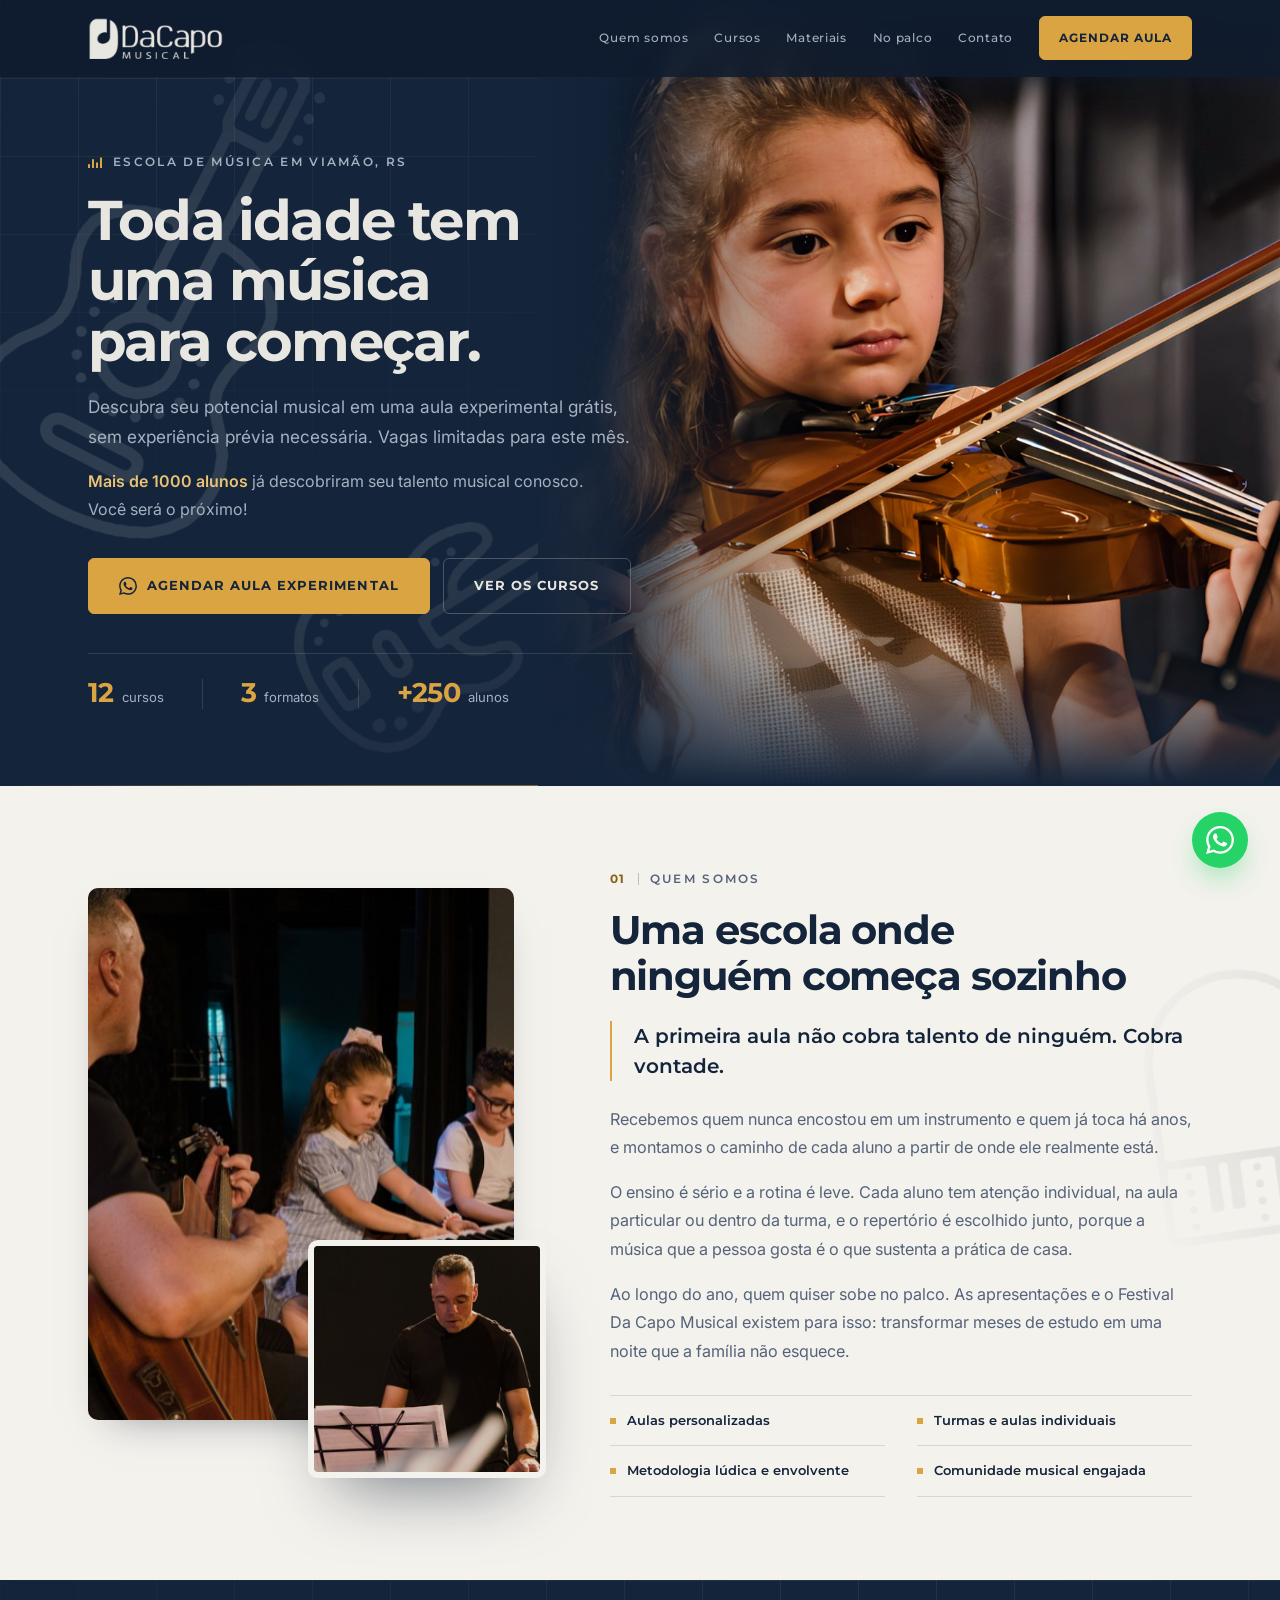
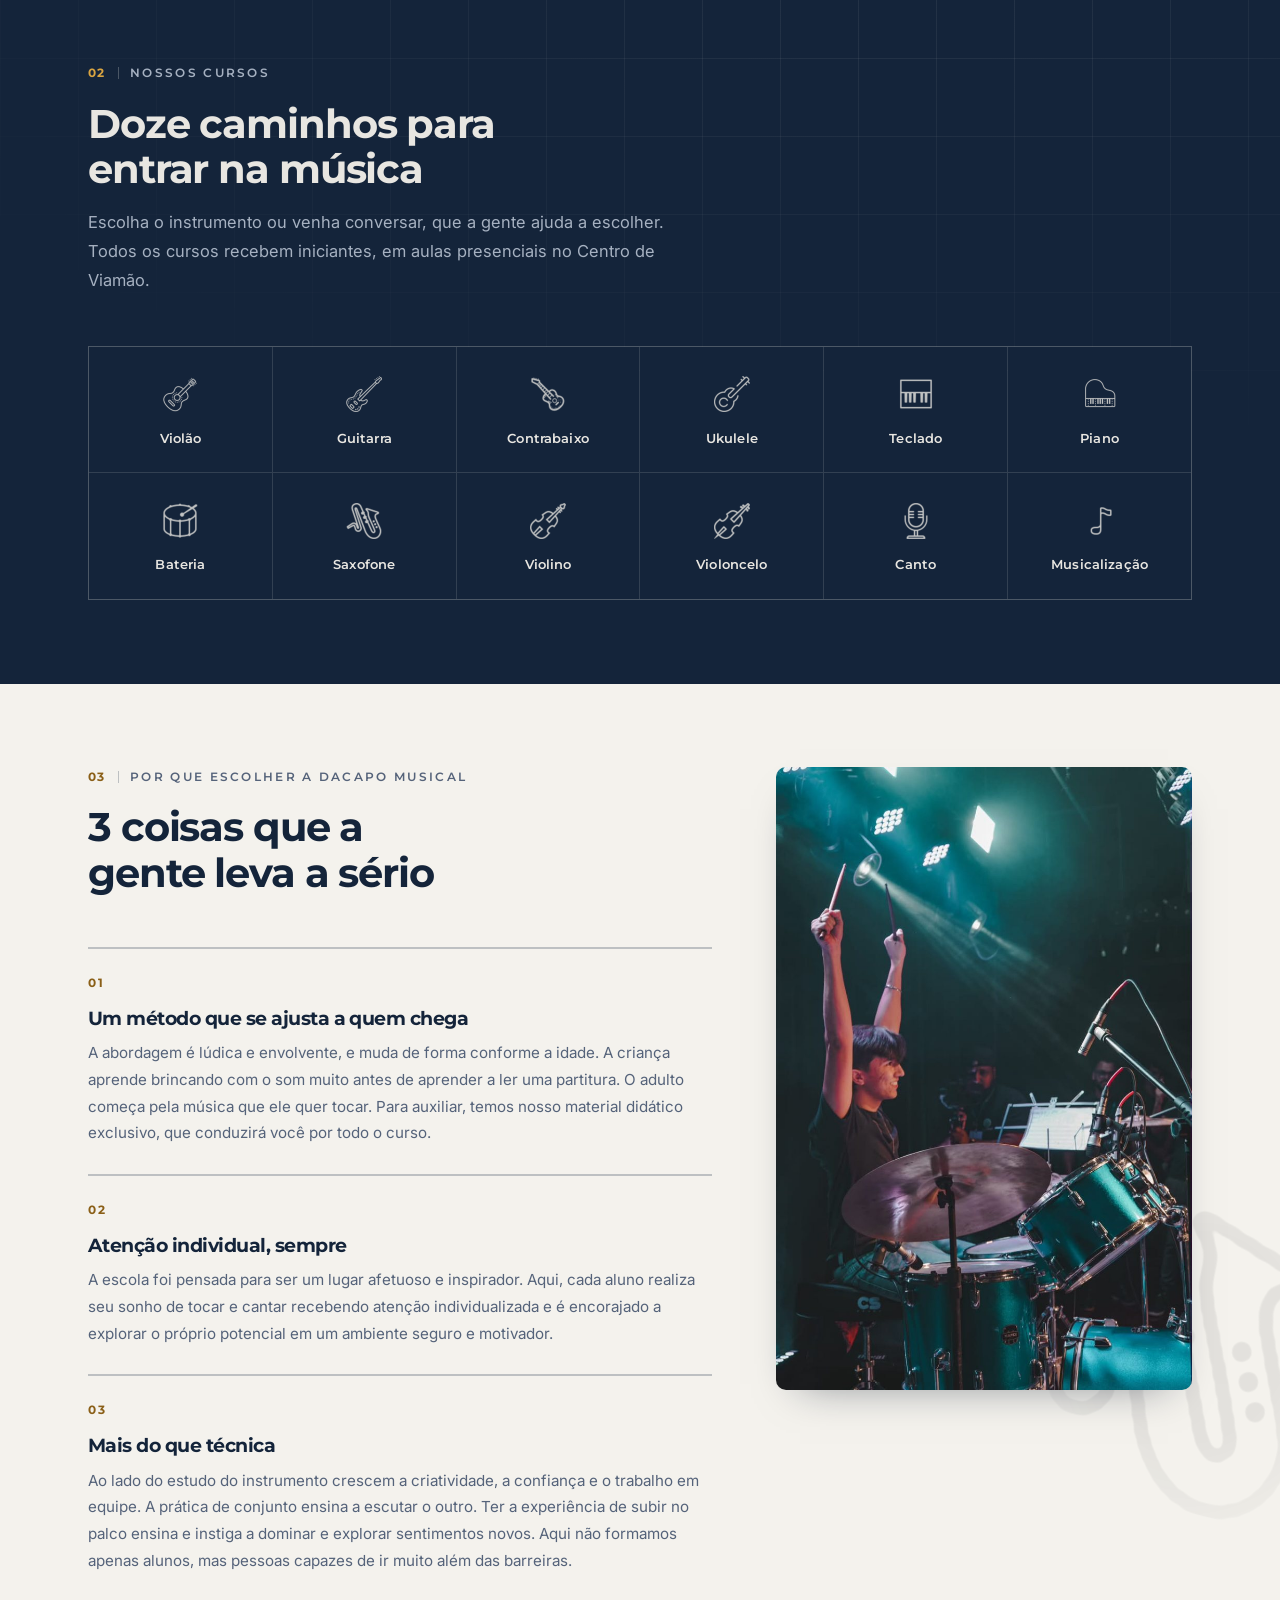
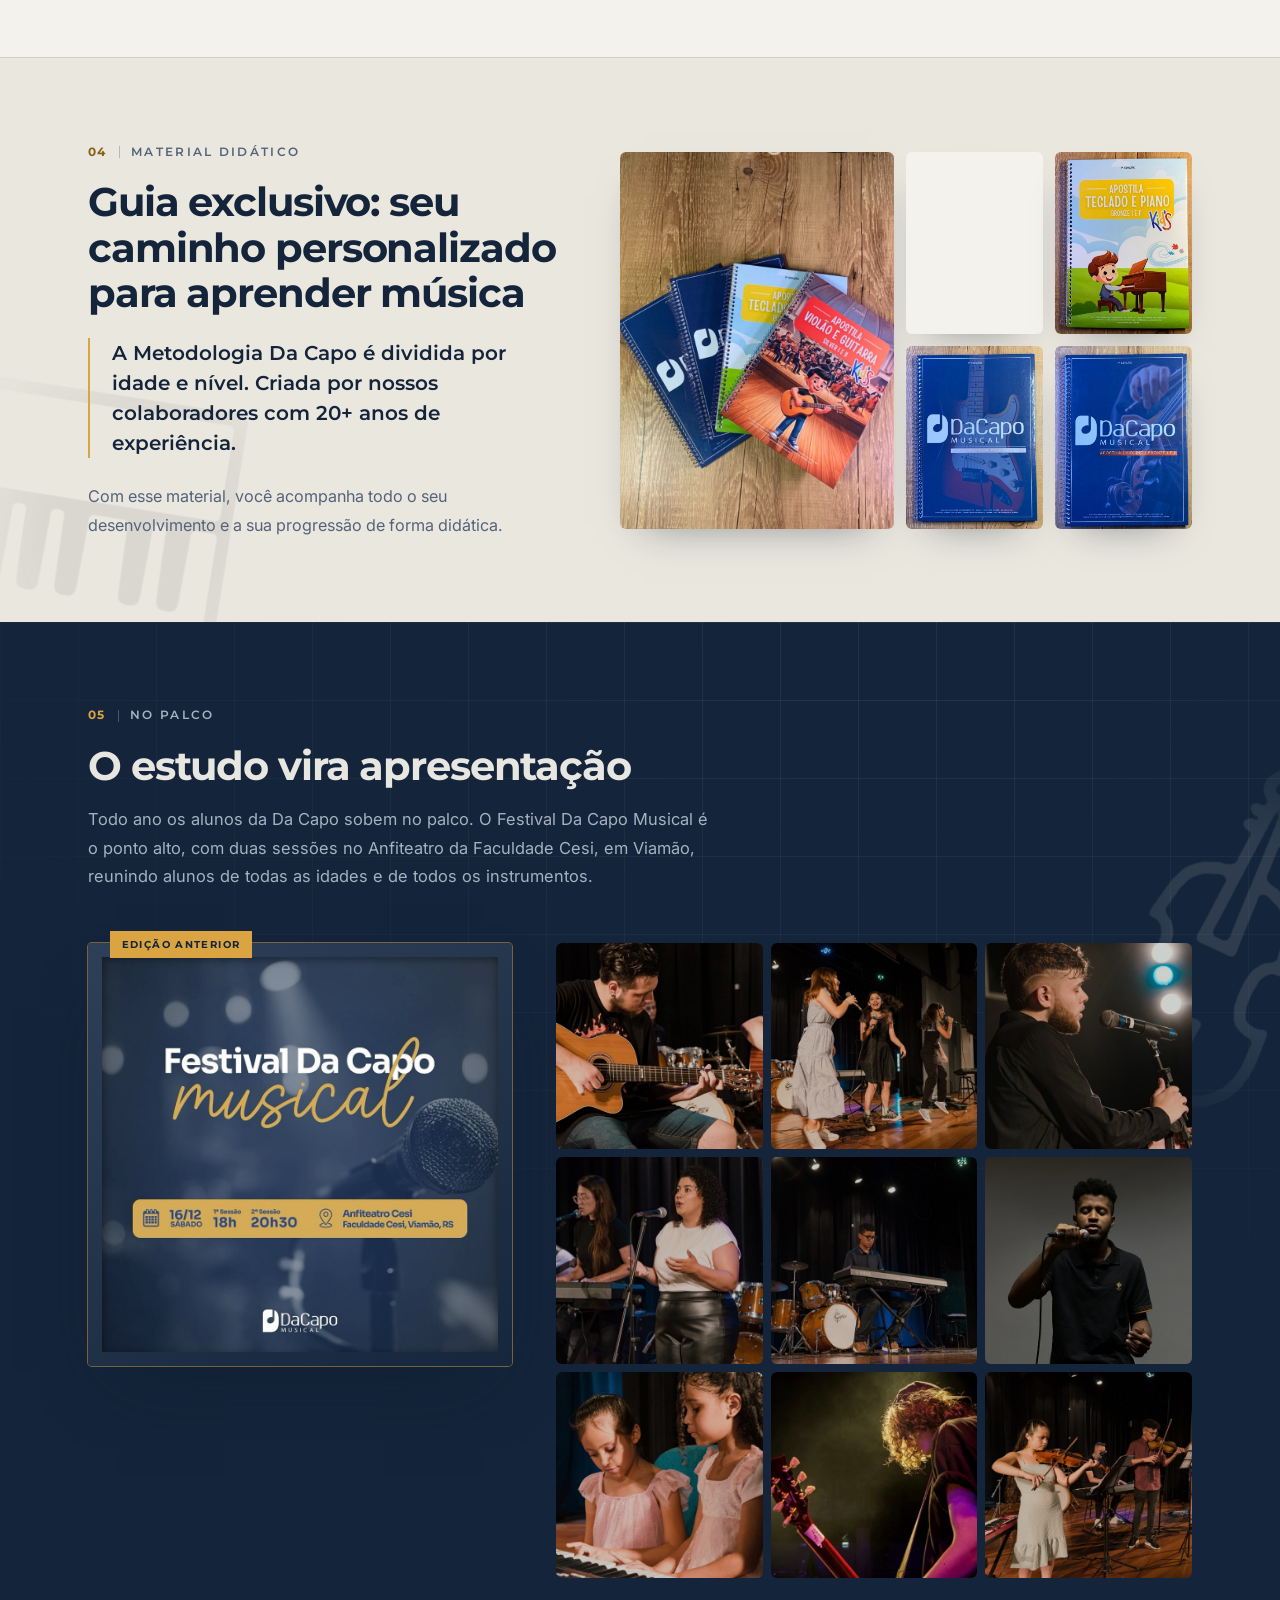
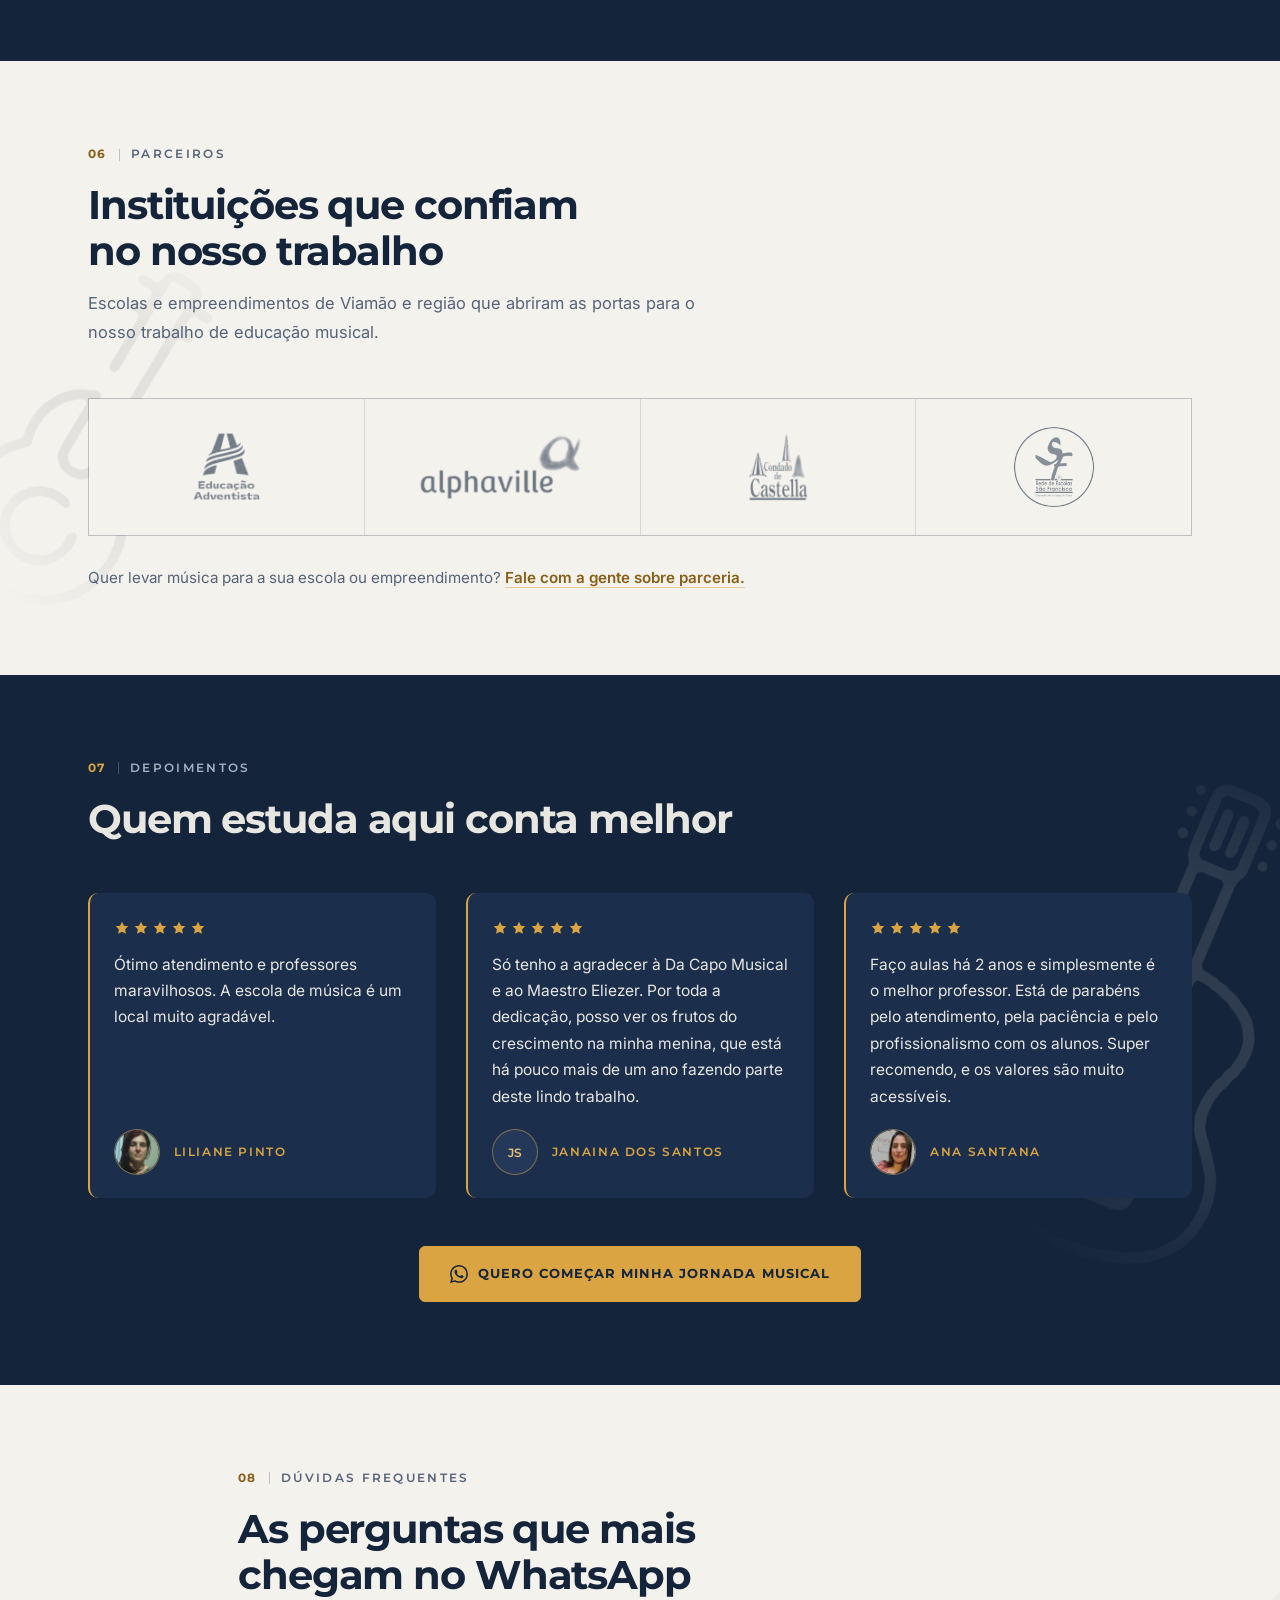
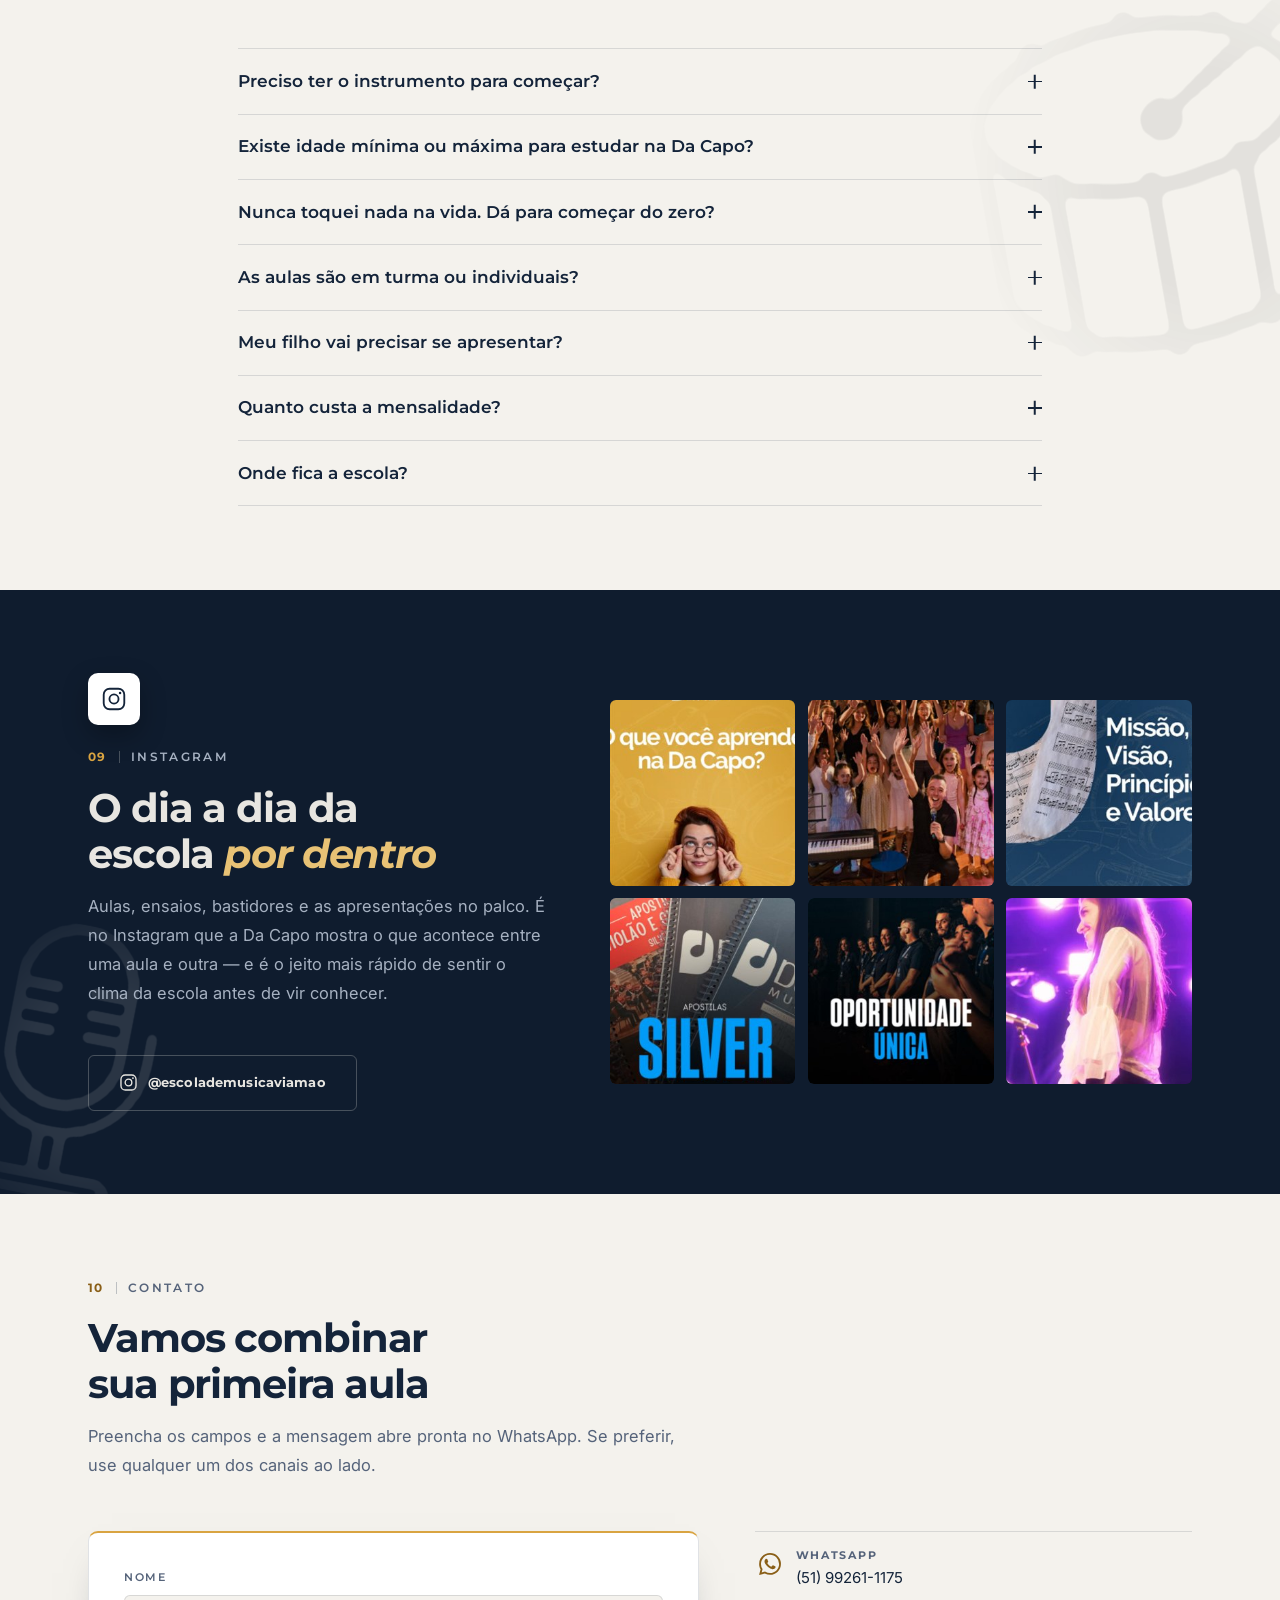
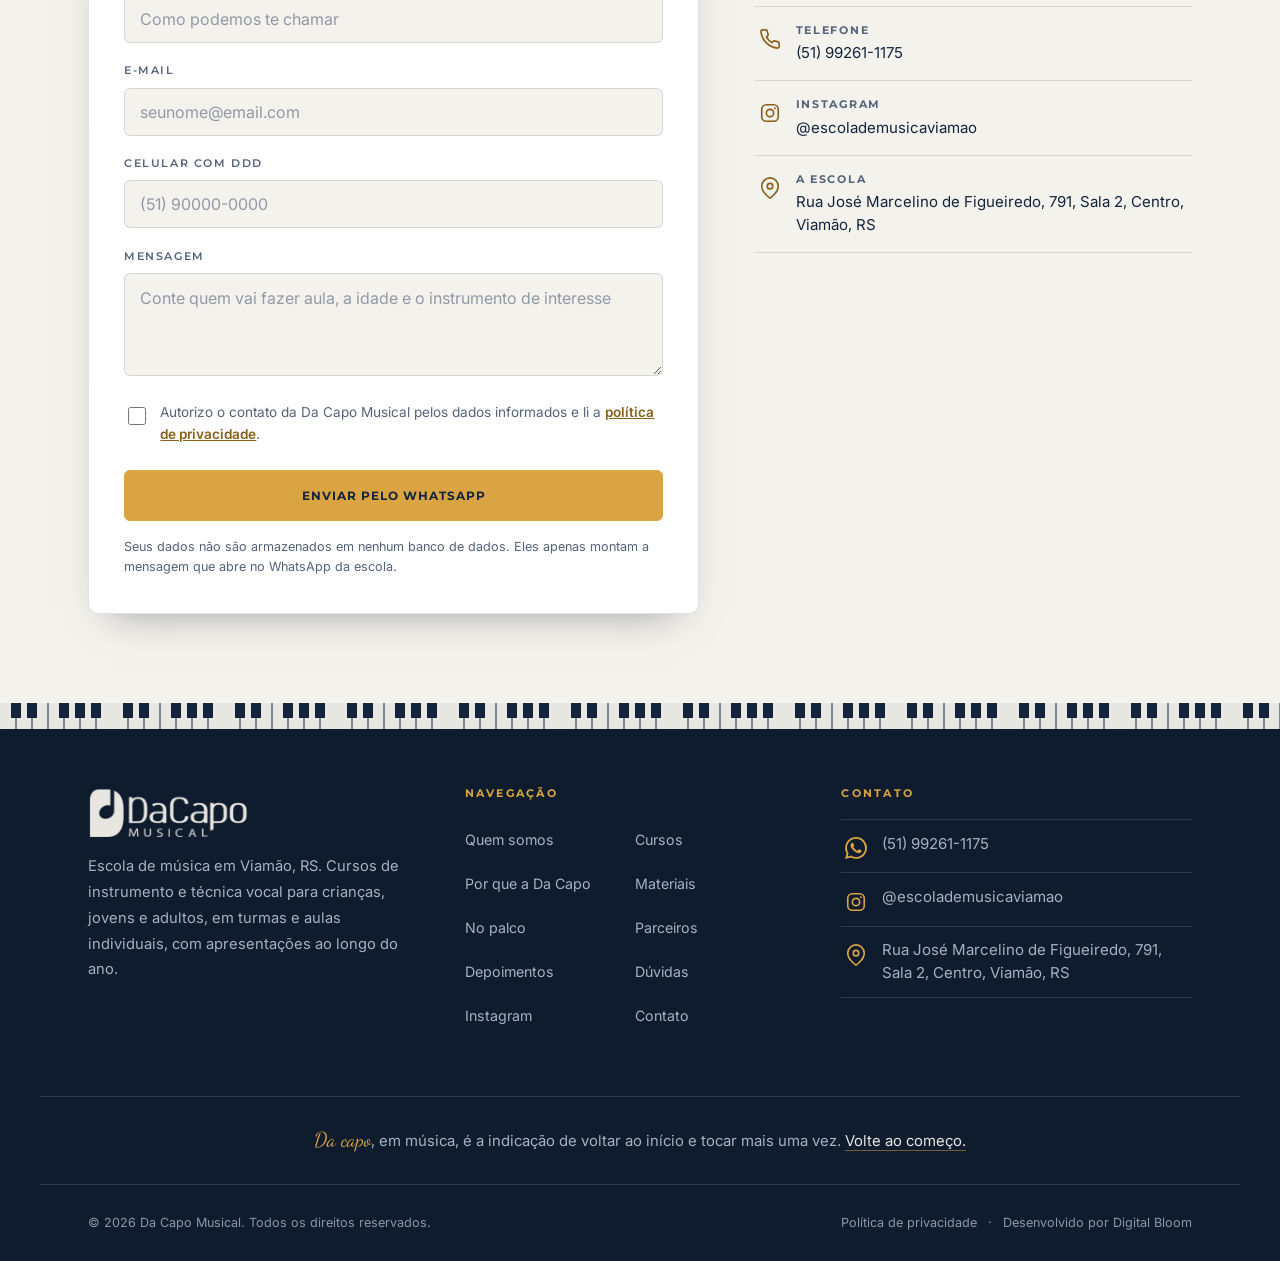
==== commit d1c346cf: "Foto da seção 03 na proporção original com sticky; fotos nos depoimentos - Por que a Da Capo: a foto" ====
--- a/index.html
+++ b/index.html
@@ -336,7 +336,7 @@
       </ul>
     </div>
 
-    <!-- a foto estica até a altura da coluna das razões -->
+    <!-- a foto fica presa na tela enquanto as razões passam (sticky) -->
     <figure class="quadro diferenciais__foto animate-on-scroll">
       <img src="images/diferenciais-bateria.jpg" alt="Aluno da Da Capo Musical sorrindo com as baquetas para o alto, na bateria, durante apresentação no palco" width="800" height="1199" loading="lazy" decoding="async">
     </figure>
@@ -431,14 +431,13 @@
       <h2 class="titulo">Quem estuda aqui conta melhor</h2>
     </div>
 
-    <!-- avatar com as iniciais enquanto a escola não manda a foto de cada cliente:
-         para trocar, substituir o <span> por
-         <img class="depoimento__avatar" src="images/depoimento-nome.jpg" alt="" width="96" height="96"> -->
+    <!-- avatar: foto da cliente quando a escola mandou; a Janaina segue com as
+         iniciais até chegar a dela (trocar o <span> por um <img class="depoimento__avatar">) -->
     <div class="depoimentos animate-on-scroll">
       <figure class="depoimento" style="--i:0">
         <span class="depoimento__estrelas" role="img" aria-label="Avaliação: 5 de 5 estrelas"></span>
         <blockquote><p>Ótimo atendimento e professores maravilhosos. A escola de música é um local muito agradável.</p></blockquote>
-        <figcaption><span class="depoimento__avatar" aria-hidden="true">LP</span>Liliane Pinto</figcaption>
+        <figcaption><img class="depoimento__avatar" src="images/depoimento-liliane.png" alt="" width="90" height="90" loading="lazy" decoding="async">Liliane Pinto</figcaption>
       </figure>
       <figure class="depoimento" style="--i:1">
         <span class="depoimento__estrelas" role="img" aria-label="Avaliação: 5 de 5 estrelas"></span>
@@ -448,7 +447,7 @@
       <figure class="depoimento" style="--i:2">
         <span class="depoimento__estrelas" role="img" aria-label="Avaliação: 5 de 5 estrelas"></span>
         <blockquote><p>Faço aulas há 2 anos e simplesmente é o melhor professor. Está de parabéns pelo atendimento, pela paciência e pelo profissionalismo com os alunos. Super recomendo, e os valores são muito acessíveis.</p></blockquote>
-        <figcaption><span class="depoimento__avatar" aria-hidden="true">AS</span>Ana Santana</figcaption>
+        <figcaption><img class="depoimento__avatar" src="images/depoimento-ana.png" alt="" width="45" height="45" loading="lazy" decoding="async">Ana Santana</figcaption>
       </figure>
     </div>
 
--- a/css/style.css
+++ b/css/style.css
@@ -1580,18 +1580,25 @@
 .hero__prova strong { color: var(--ouro-claro); font-weight: 600; }
 
 /* 03. Por que a Da Capo: razões empilhadas à esquerda, foto do palco à direita.
-   A imagem é absoluta dentro do quadro, então a foto estica até a altura da
-   coluna de texto e nenhuma das duas fica com vão embaixo. */
+   A foto fica na proporção dela (2:3) e presa na tela enquanto as razões
+   passam. A coluna da foto é mais estreita para sobrar percurso ao sticky. */
 .diferenciais {
   display: grid;
-  grid-template-columns: minmax(0, 1.1fr) minmax(0, .9fr);
+  grid-template-columns: minmax(0, 1.2fr) minmax(0, .8fr);
   gap: clamp(2.4rem, 5vw, 4.5rem);
-  align-items: stretch;
+  align-items: start;
 }
 .diferenciais .razoes { grid-template-columns: minmax(0, 1fr); gap: 1.7rem; }
 .diferenciais .razao h3 { max-width: none; }
-.diferenciais__foto { min-height: 460px; }
-.diferenciais__foto img { position: absolute; inset: 0; object-position: 50% 30%; }
+/* `.secao` corta o grafismo com `overflow: hidden`, que mata o sticky em
+   silêncio; `clip` corta igual sem criar caixa rolável */
+#diferenciais { overflow: clip; }
+.diferenciais__foto {
+  position: sticky;
+  /* cabeçalho fixo (~72px) mais uma folga */
+  top: clamp(5.5rem, 8vw, 7rem);
+}
+.diferenciais__foto img { height: auto; }
 
 /* 04. Material didático: texto à esquerda, mosaico das apostilas à direita.
    São duas seções claras seguidas (03 e 04): o bege mais fundo e o filete
@@ -1665,15 +1672,17 @@
   /* empilhado: rótulo e título, depois a foto, depois as razões */
   .diferenciais { grid-template-columns: minmax(0, 1fr); gap: 0; }
   .diferenciais__texto { display: contents; }
+  /* empilhado não há coluna para acompanhar: a foto volta ao fluxo, em 4:5 */
   .diferenciais__foto {
     order: 1;
-    min-height: 0;
+    position: relative;
+    top: auto;
     aspect-ratio: 4 / 5;
     width: 100%;
     max-width: 470px;
     margin-bottom: clamp(2rem, 6vw, 2.6rem);
   }
-  .diferenciais__foto img { object-position: 50% 22%; }
+  .diferenciais__foto img { height: 100%; object-position: 50% 22%; }
   .diferenciais .razoes { order: 2; }
 
   .materiais { grid-template-columns: minmax(0, 1fr); }
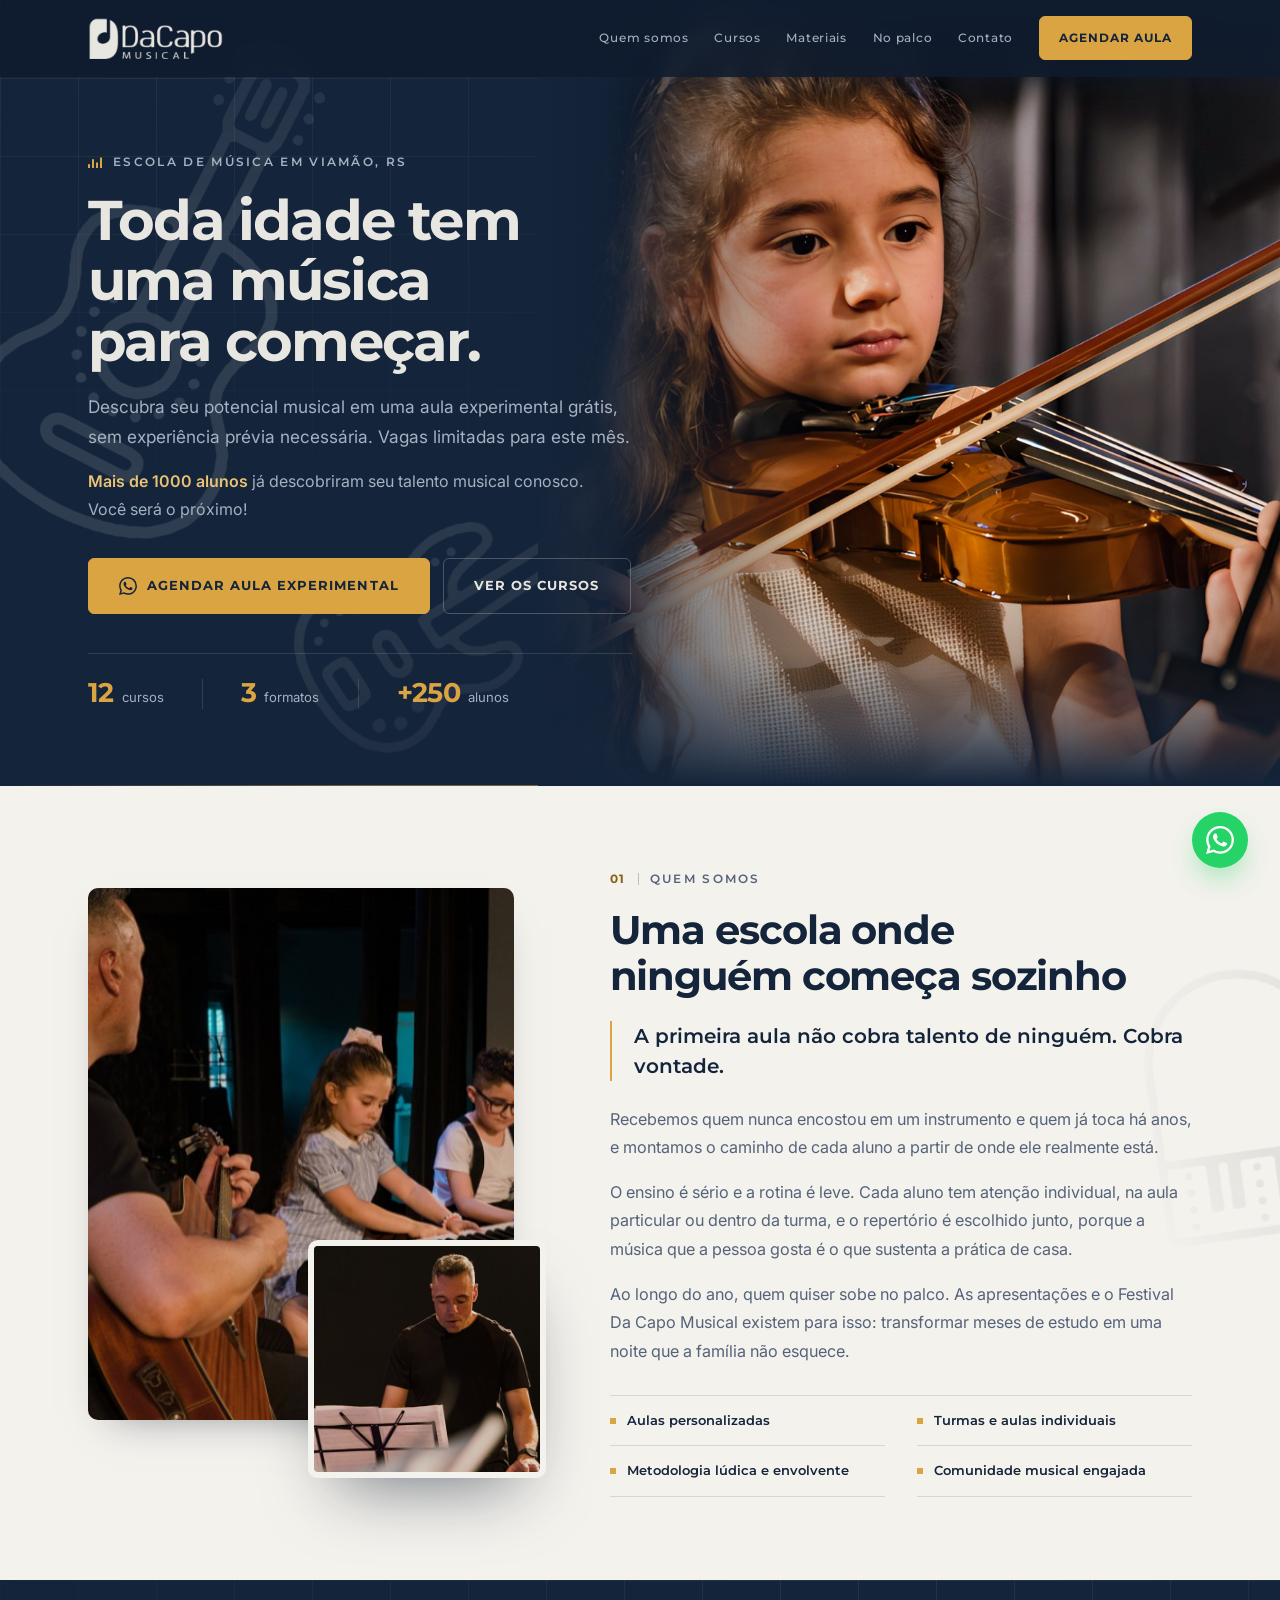
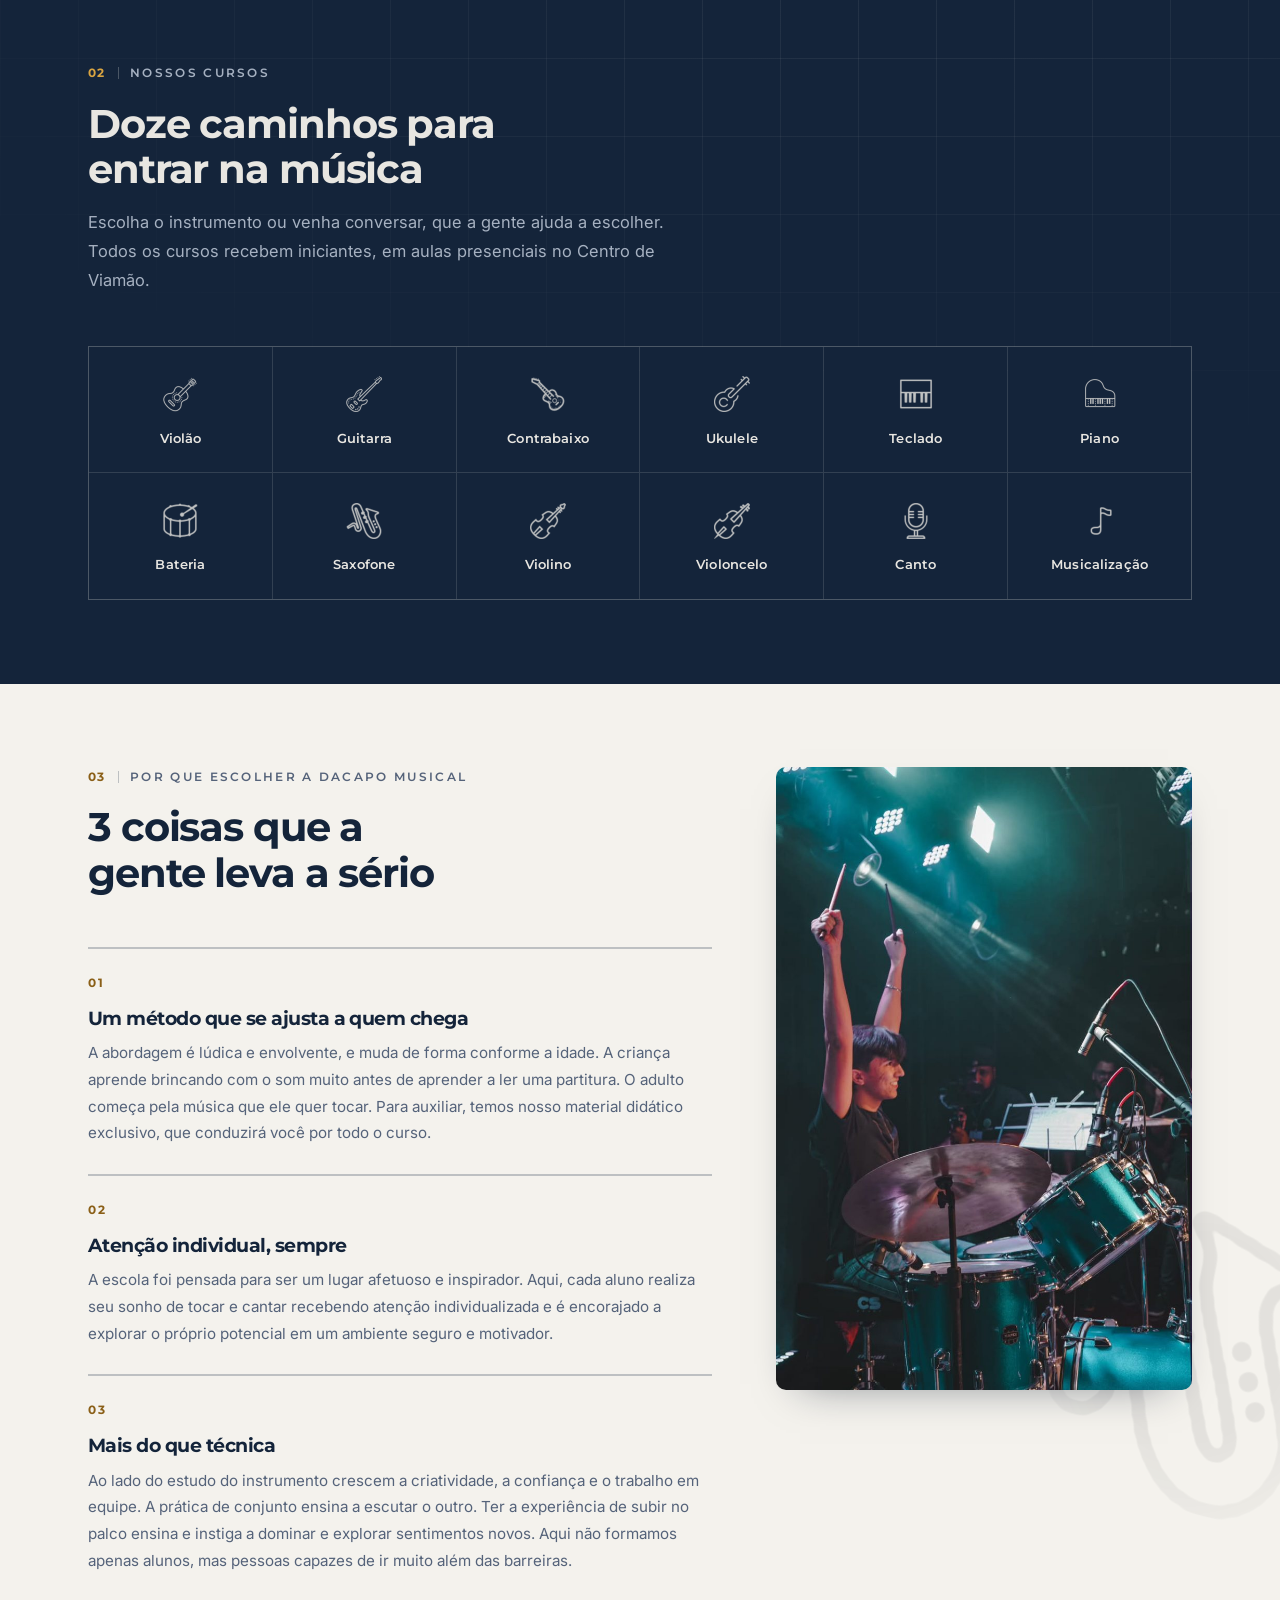
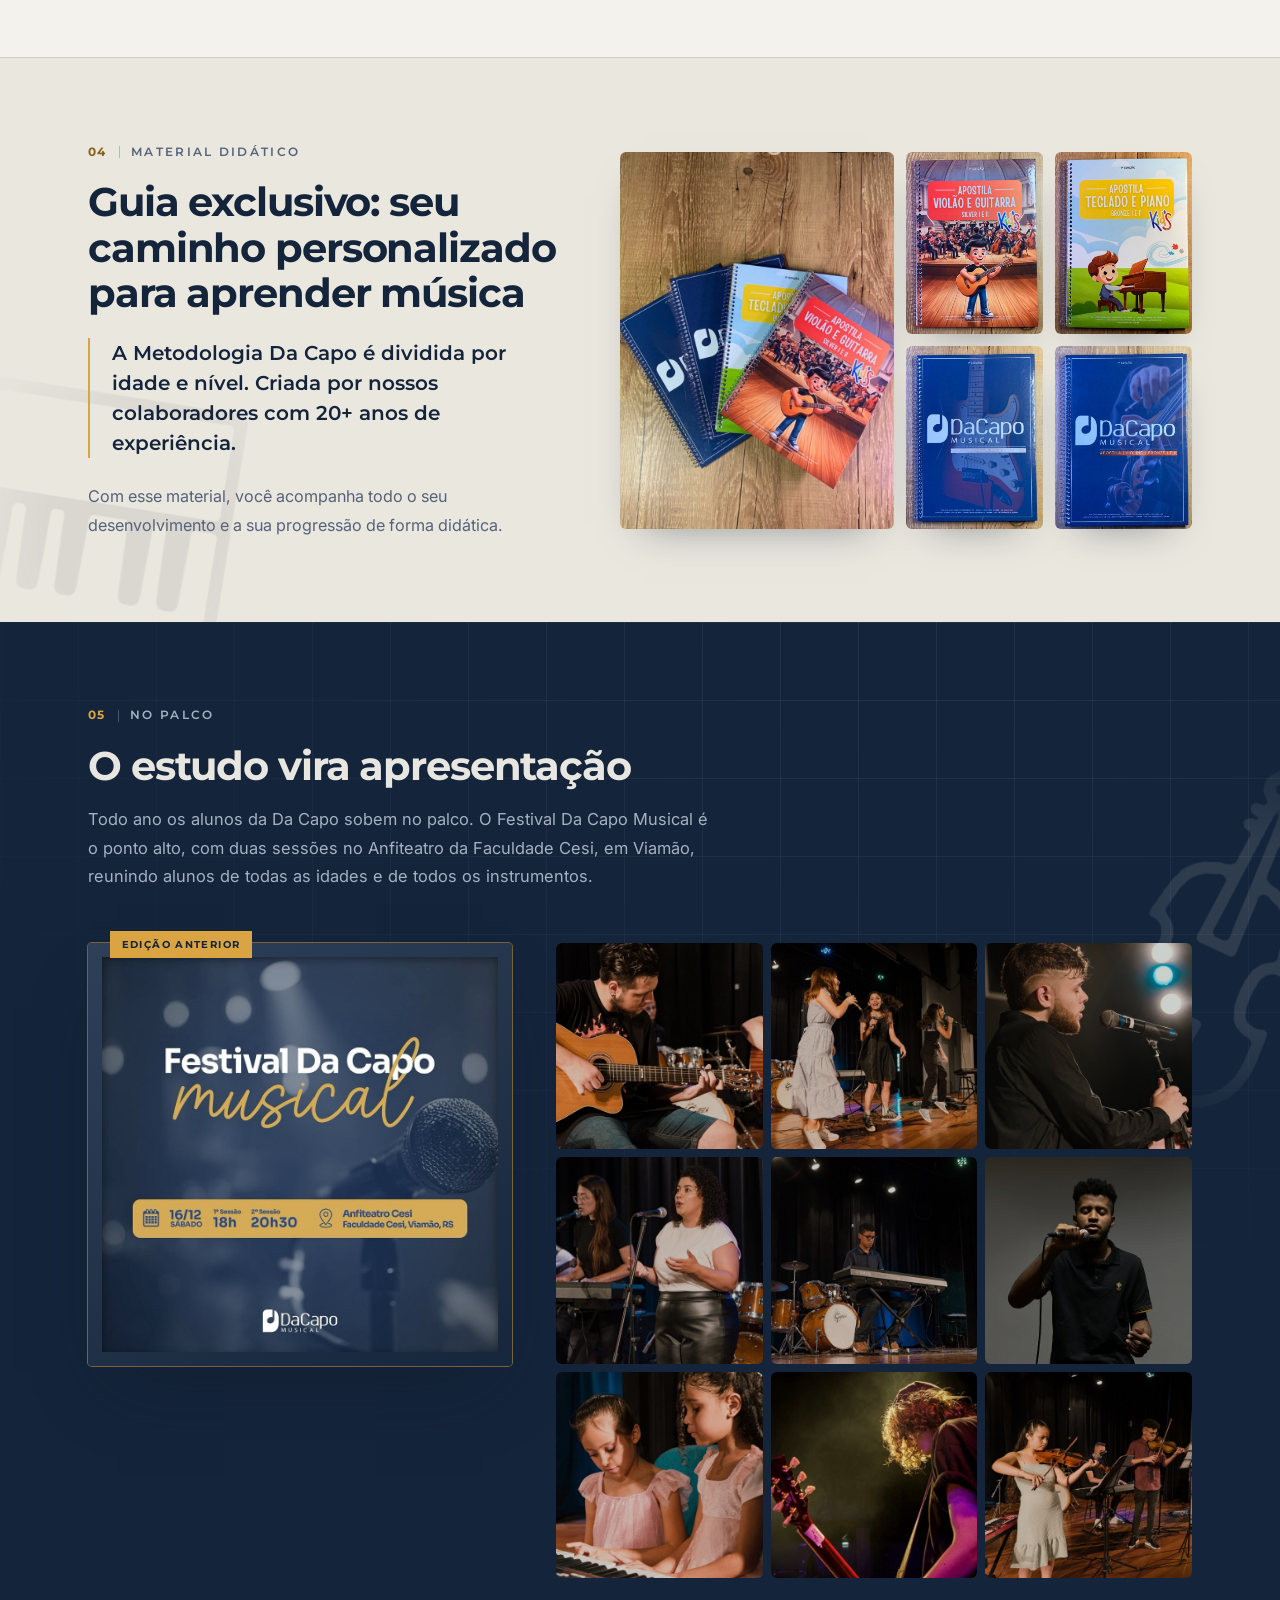
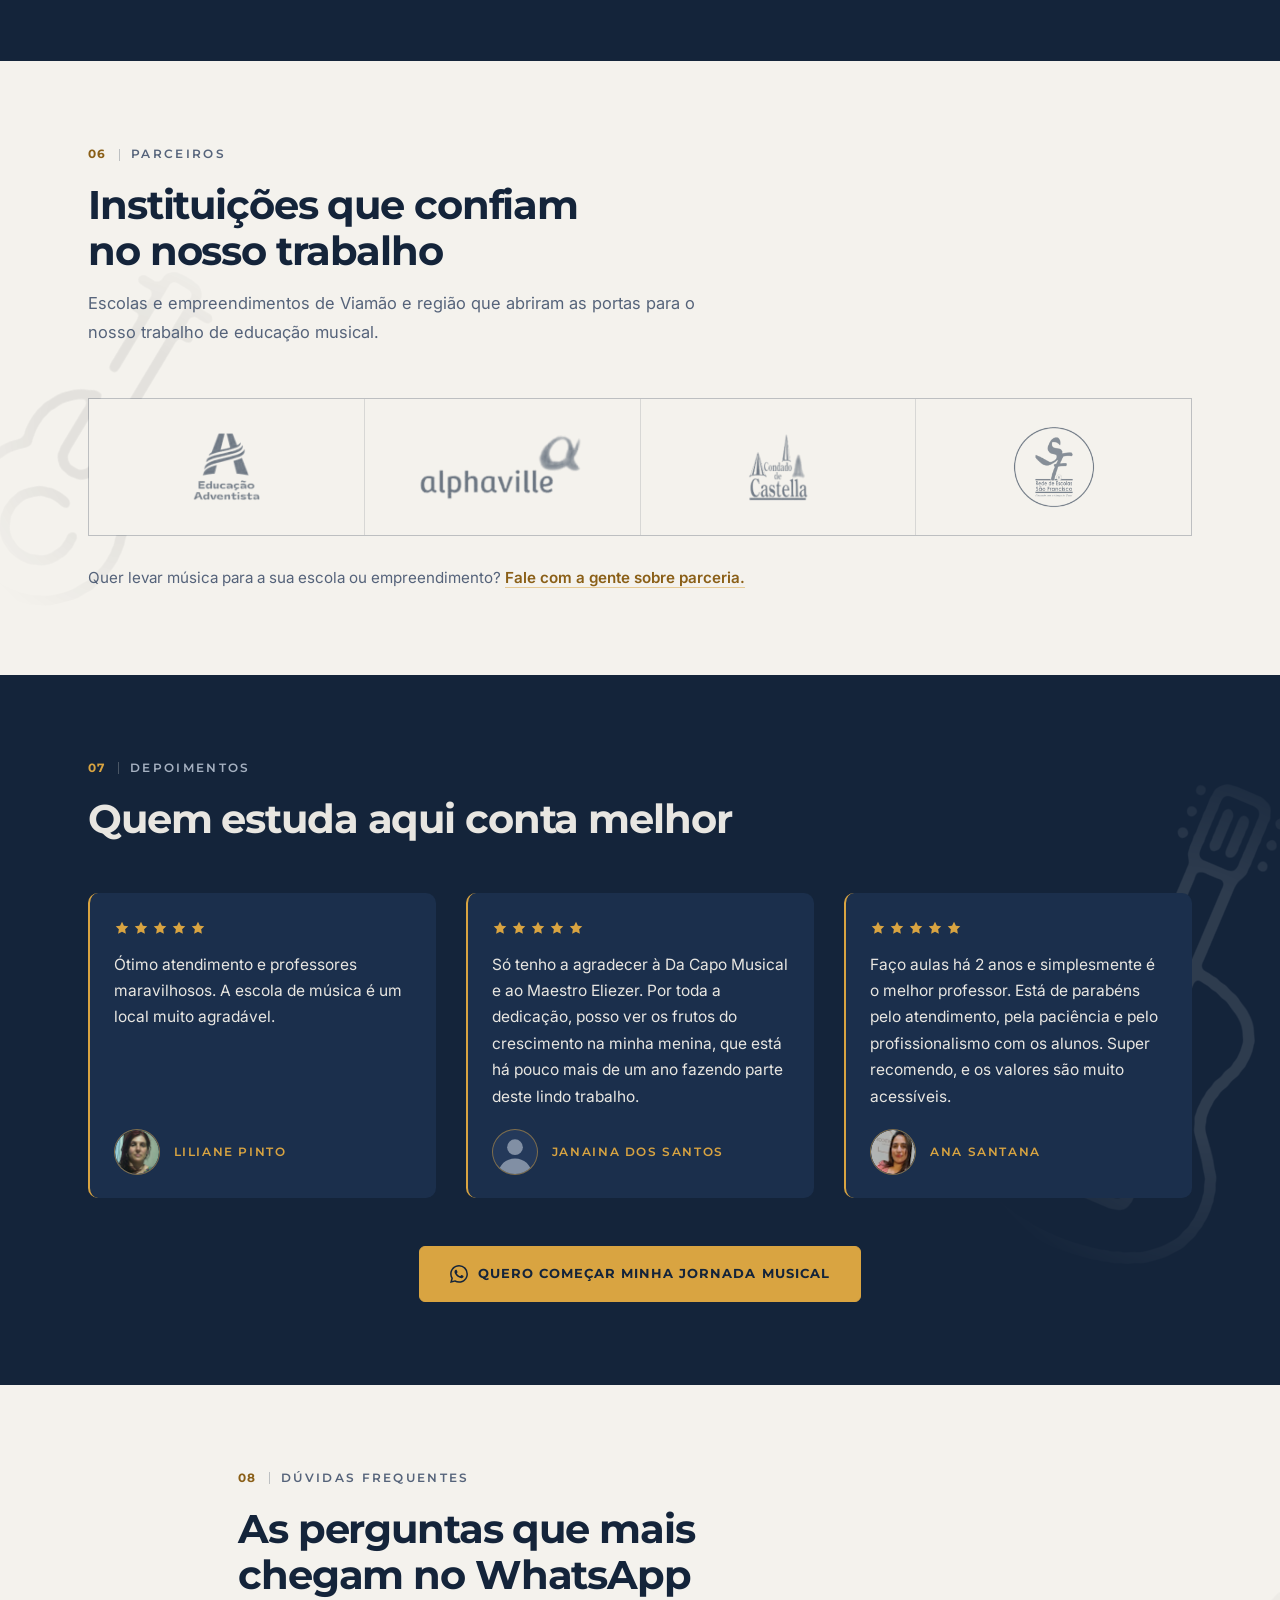
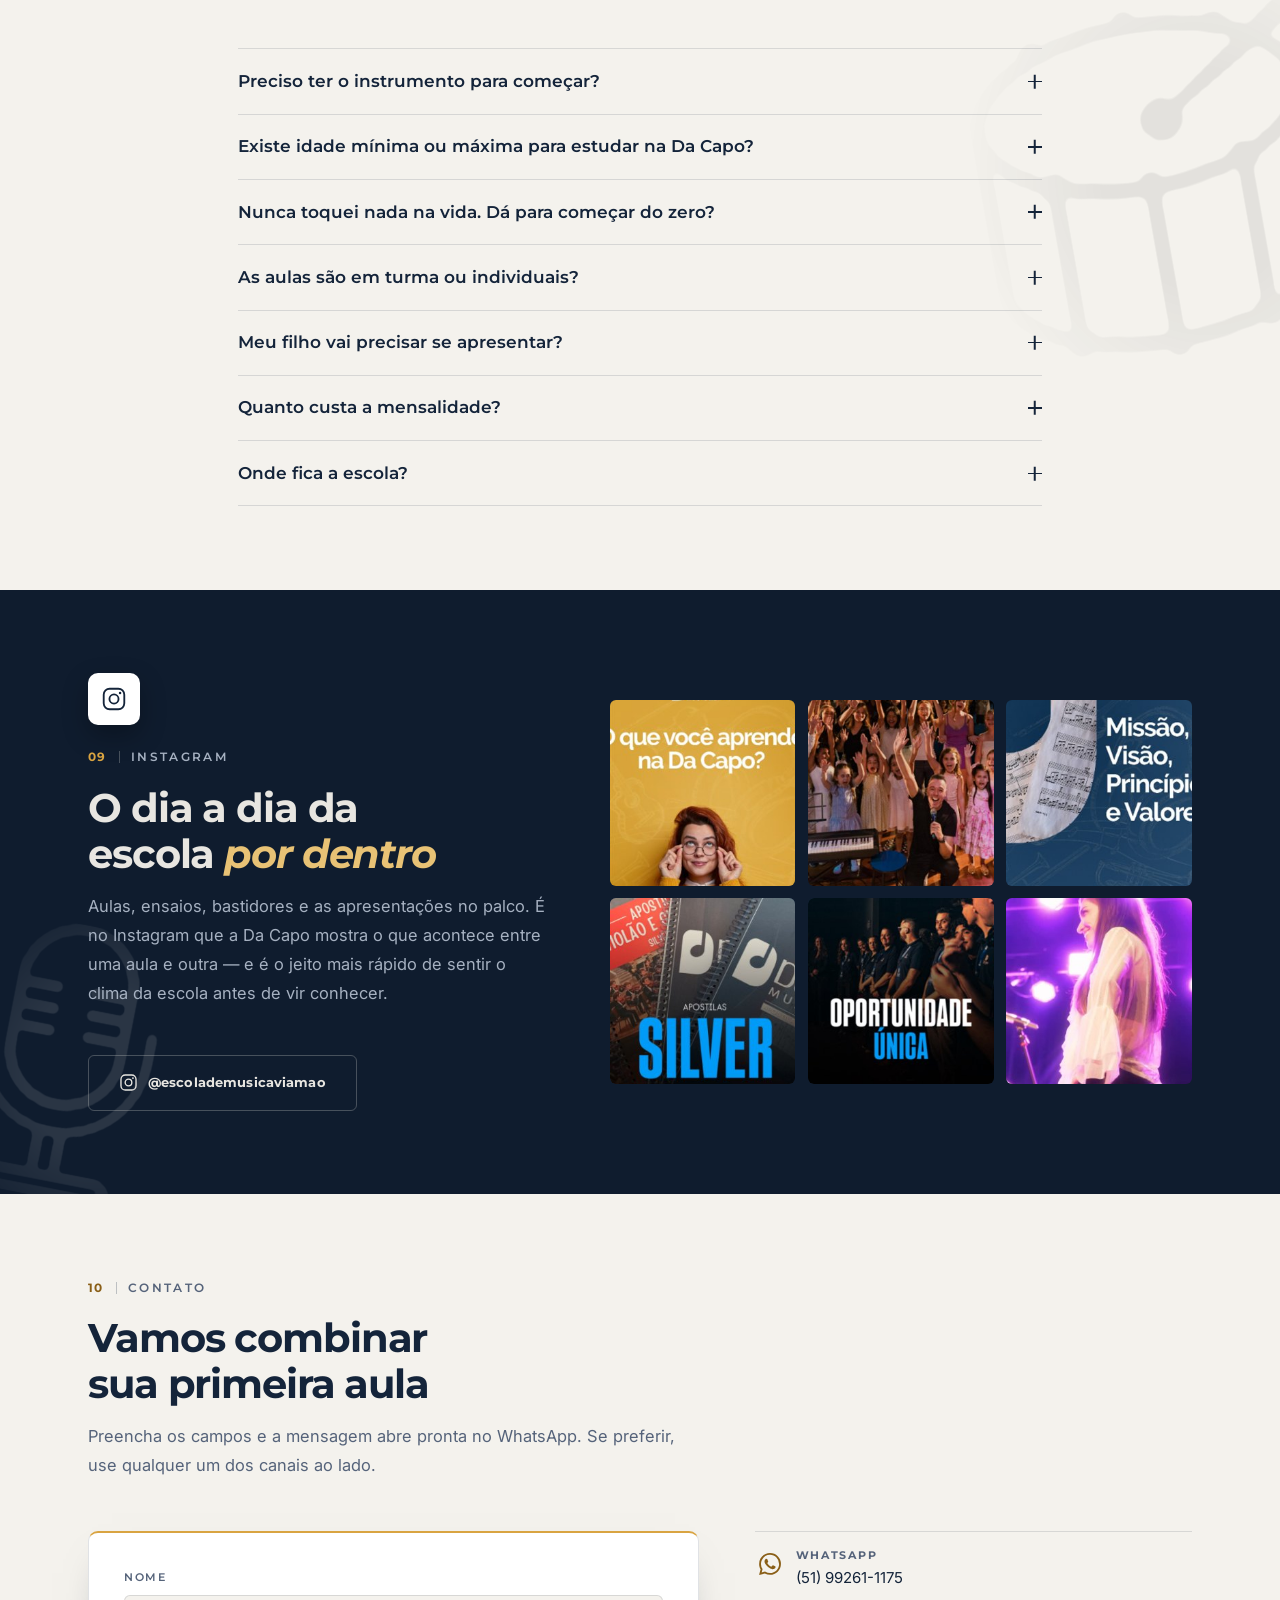
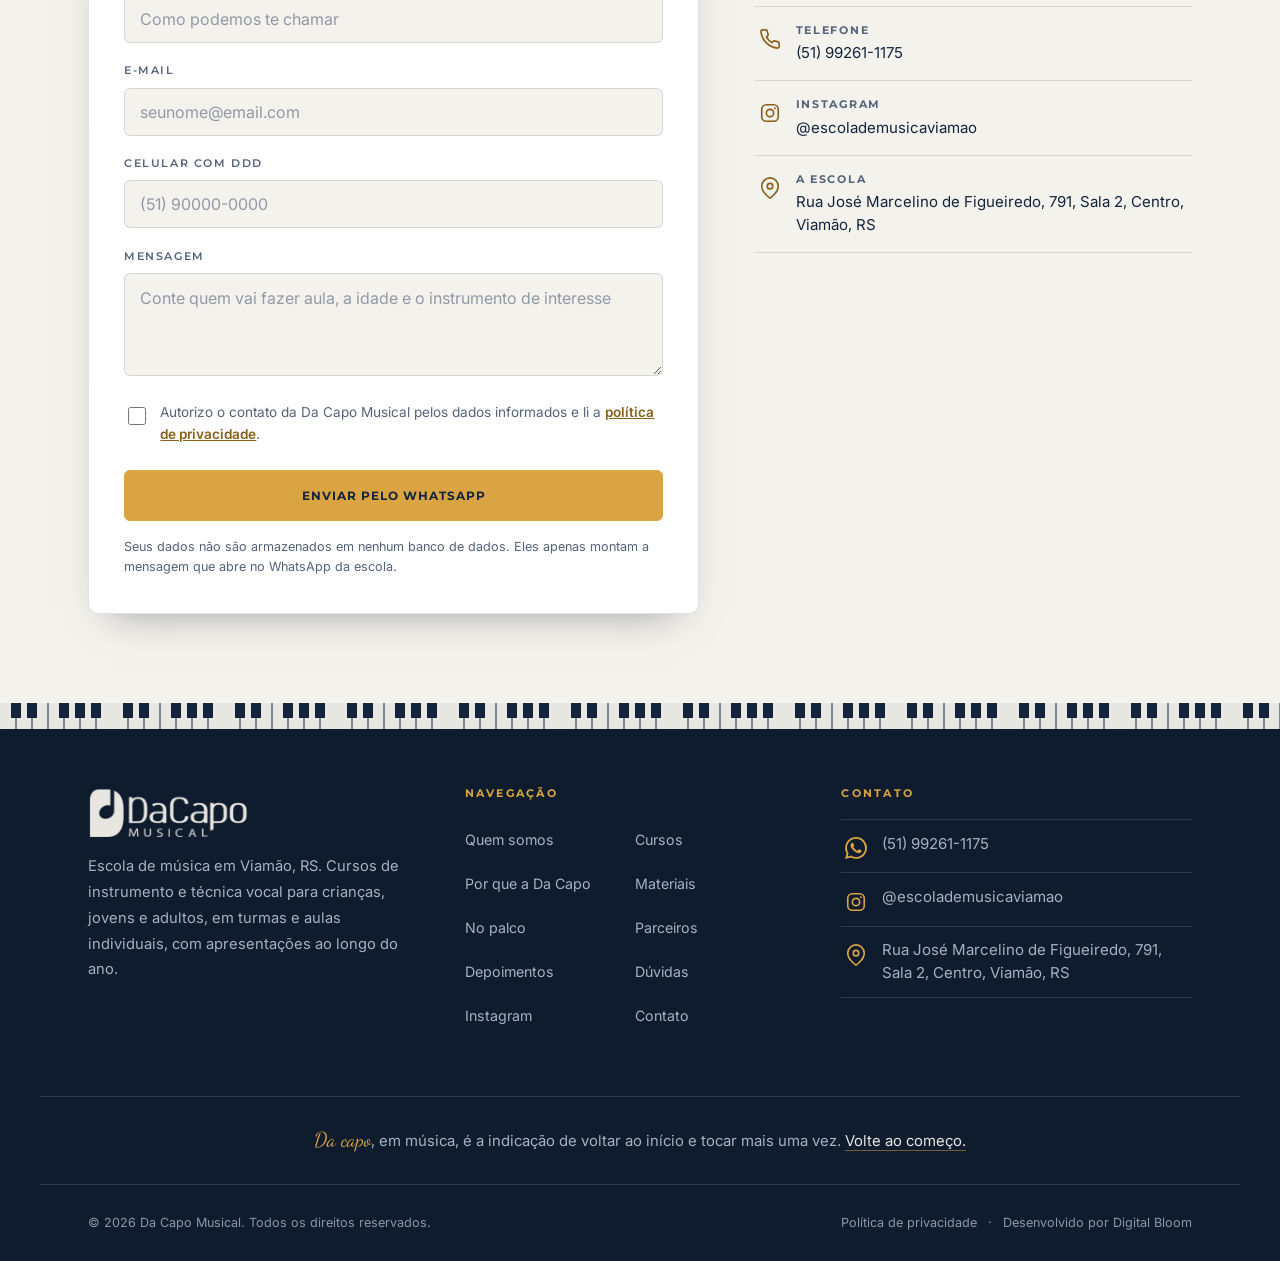
==== commit 205b64ac: "Depoimentos: silhueta de usuário no lugar das iniciais da Janaina Co-Authored-By: Claude Opus 5 (1M " ====
--- a/index.html
+++ b/index.html
@@ -431,8 +431,9 @@
       <h2 class="titulo">Quem estuda aqui conta melhor</h2>
     </div>
 
-    <!-- avatar: foto da cliente quando a escola mandou; a Janaina segue com as
-         iniciais até chegar a dela (trocar o <span> por um <img class="depoimento__avatar">) -->
+    <!-- avatar: foto da cliente quando a escola mandou; sem foto, a silhueta genérica
+         de usuário (--sem-foto). Quando chegar a da Janaina, trocar o <span> por
+         <img class="depoimento__avatar" src="images/depoimento-janaina.png" alt=""> -->
     <div class="depoimentos animate-on-scroll">
       <figure class="depoimento" style="--i:0">
         <span class="depoimento__estrelas" role="img" aria-label="Avaliação: 5 de 5 estrelas"></span>
@@ -442,7 +443,7 @@
       <figure class="depoimento" style="--i:1">
         <span class="depoimento__estrelas" role="img" aria-label="Avaliação: 5 de 5 estrelas"></span>
         <blockquote><p>Só tenho a agradecer à Da Capo Musical e ao Maestro Eliezer. Por toda a dedicação, posso ver os frutos do crescimento na minha menina, que está há pouco mais de um ano fazendo parte deste lindo trabalho.</p></blockquote>
-        <figcaption><span class="depoimento__avatar" aria-hidden="true">JS</span>Janaina dos Santos</figcaption>
+        <figcaption><span class="depoimento__avatar depoimento__avatar--sem-foto" aria-hidden="true"><svg viewBox="0 0 24 24" fill="currentColor"><circle cx="12" cy="9.4" r="4.3"/><path d="M2.8 24.6c0-5.3 4.1-9.1 9.2-9.1s9.2 3.8 9.2 9.1z"/></svg></span>Janaina dos Santos</figcaption>
       </figure>
       <figure class="depoimento" style="--i:2">
         <span class="depoimento__estrelas" role="img" aria-label="Avaliação: 5 de 5 estrelas"></span>
--- a/css/style.css
+++ b/css/style.css
@@ -1666,6 +1666,11 @@
   font-size: .76rem;
   letter-spacing: .06em;
 }
+/* sem foto: silhueta genérica de usuário (cabeça + ombros), cortada pelo
+   círculo embaixo, como o avatar padrão do Google; em cinza, não em ouro,
+   para não competir com o nome */
+.depoimento__avatar--sem-foto { color: var(--texto-c2); }
+.depoimento__avatar--sem-foto svg { display: block; width: 100%; height: 100%; opacity: .72; }
 .depoimentos__acao { display: flex; justify-content: center; margin-top: clamp(2.2rem, 4vw, 3rem); }
 
 @media (max-width: 900px) {
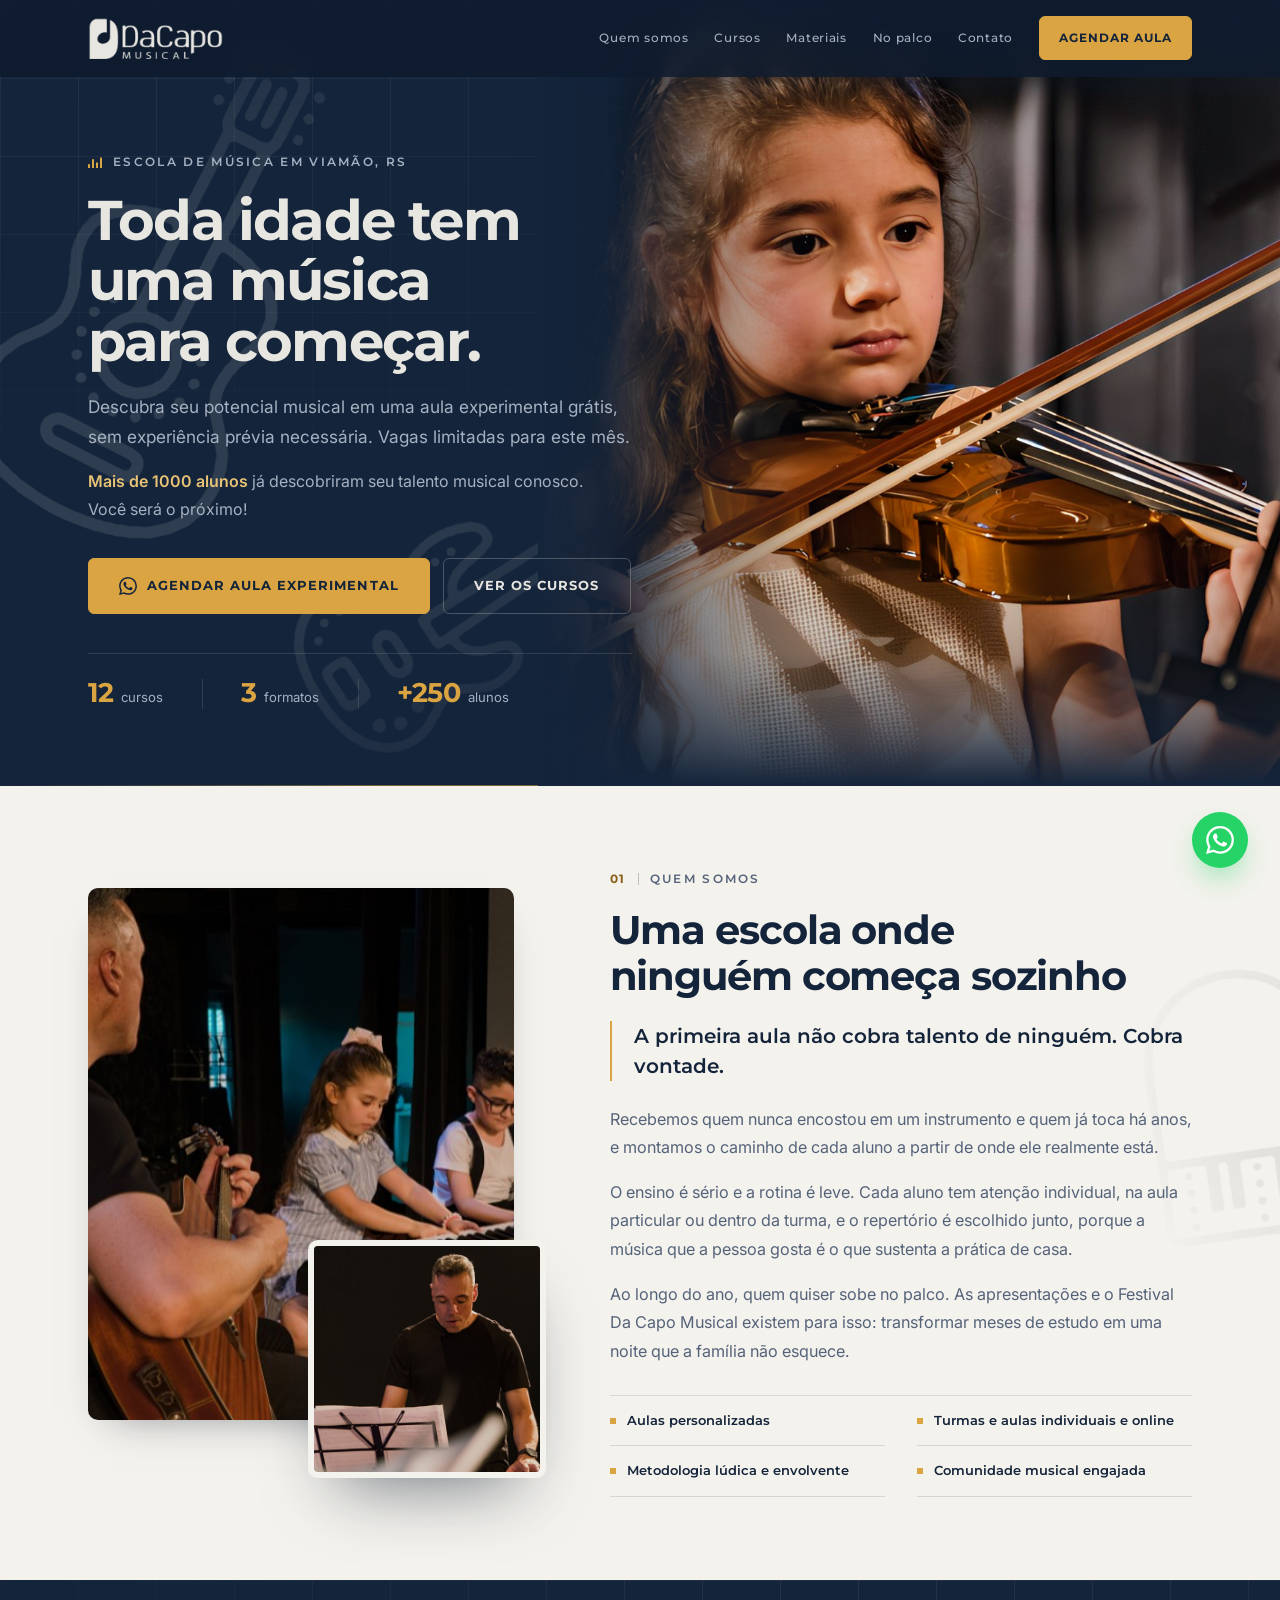
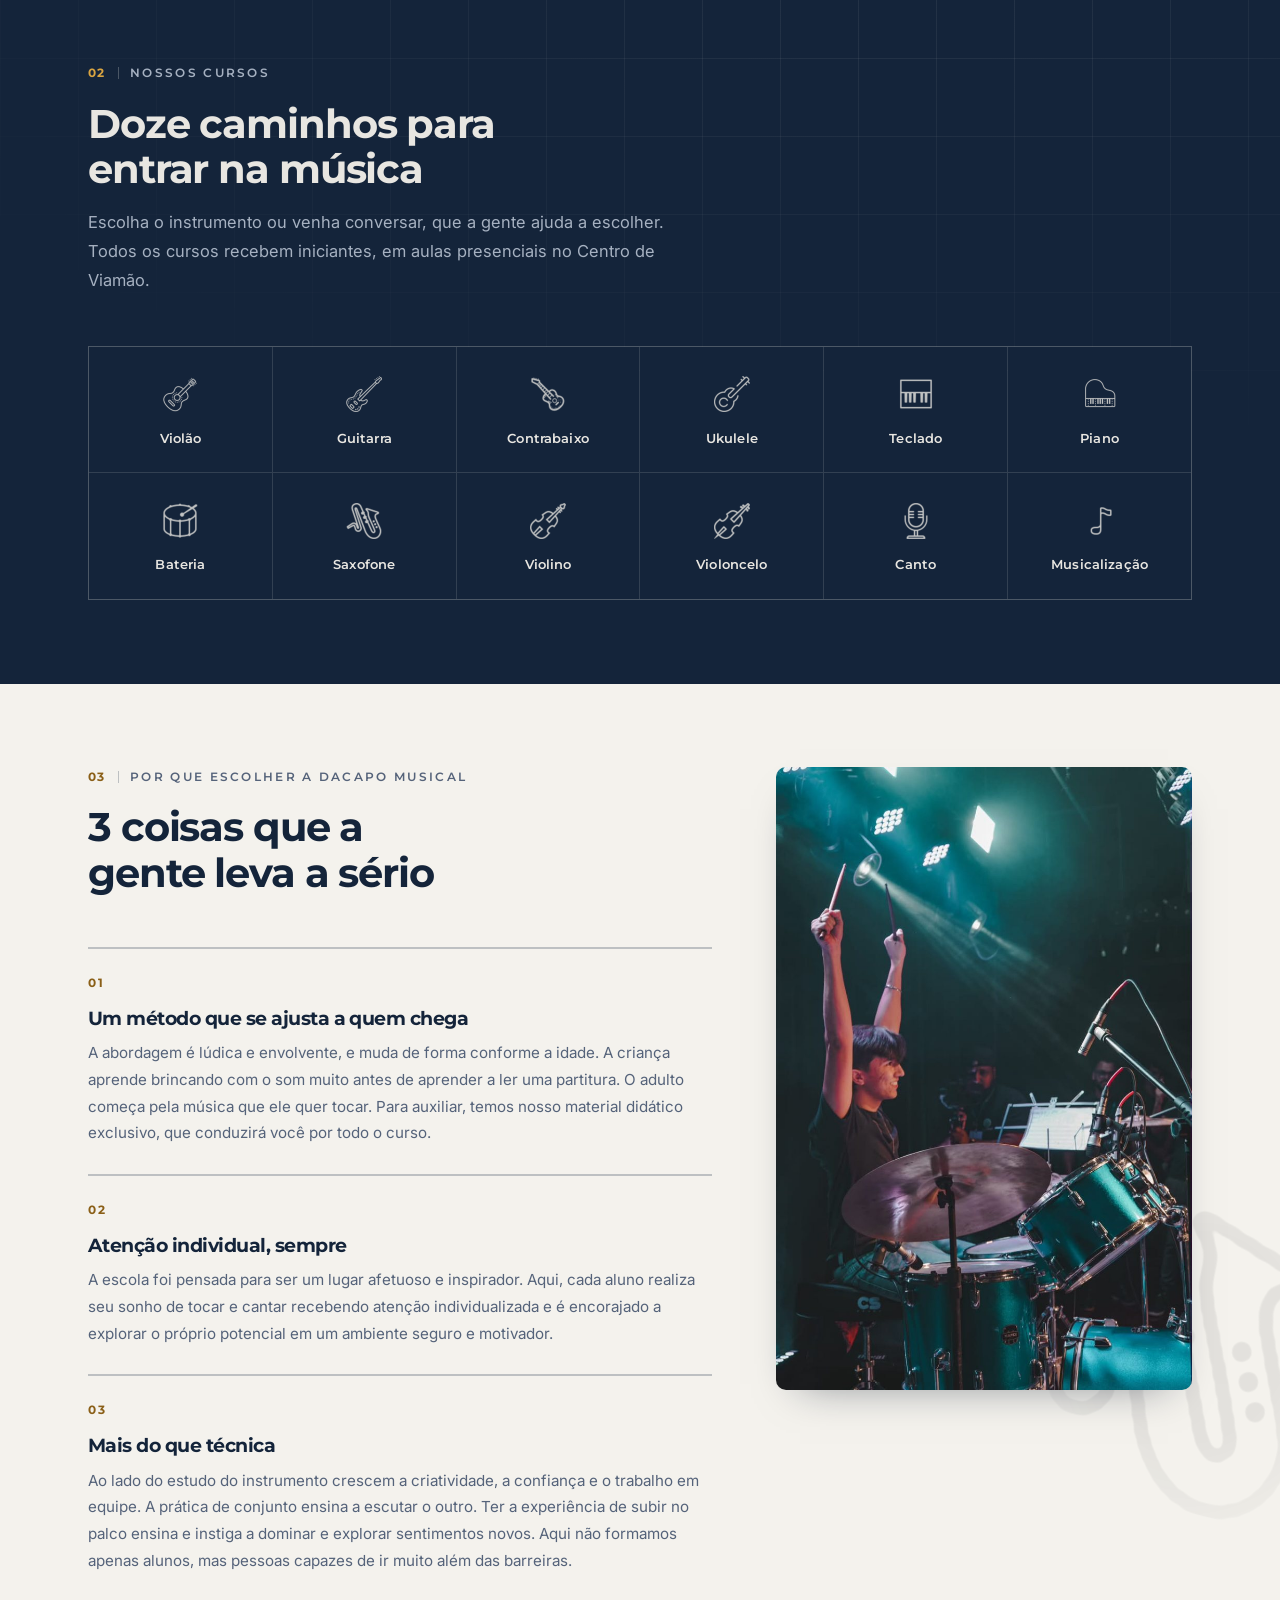
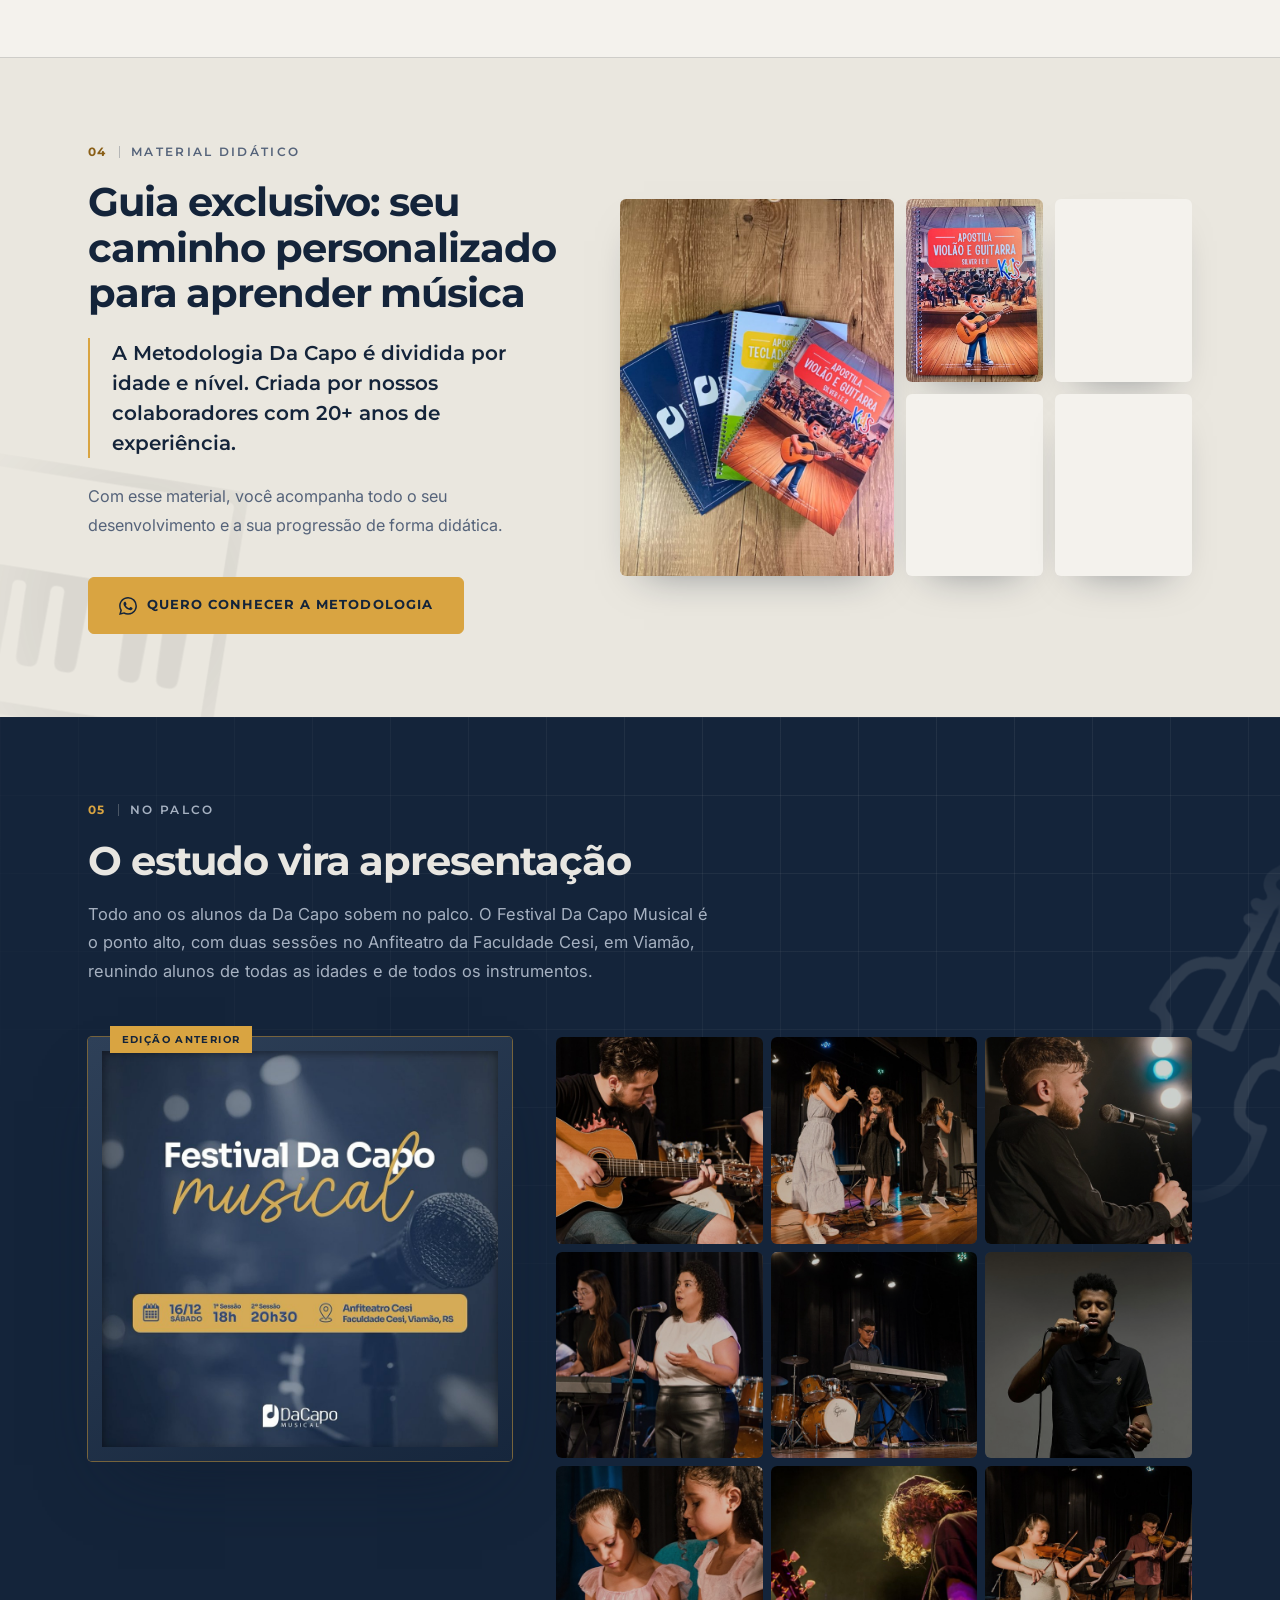
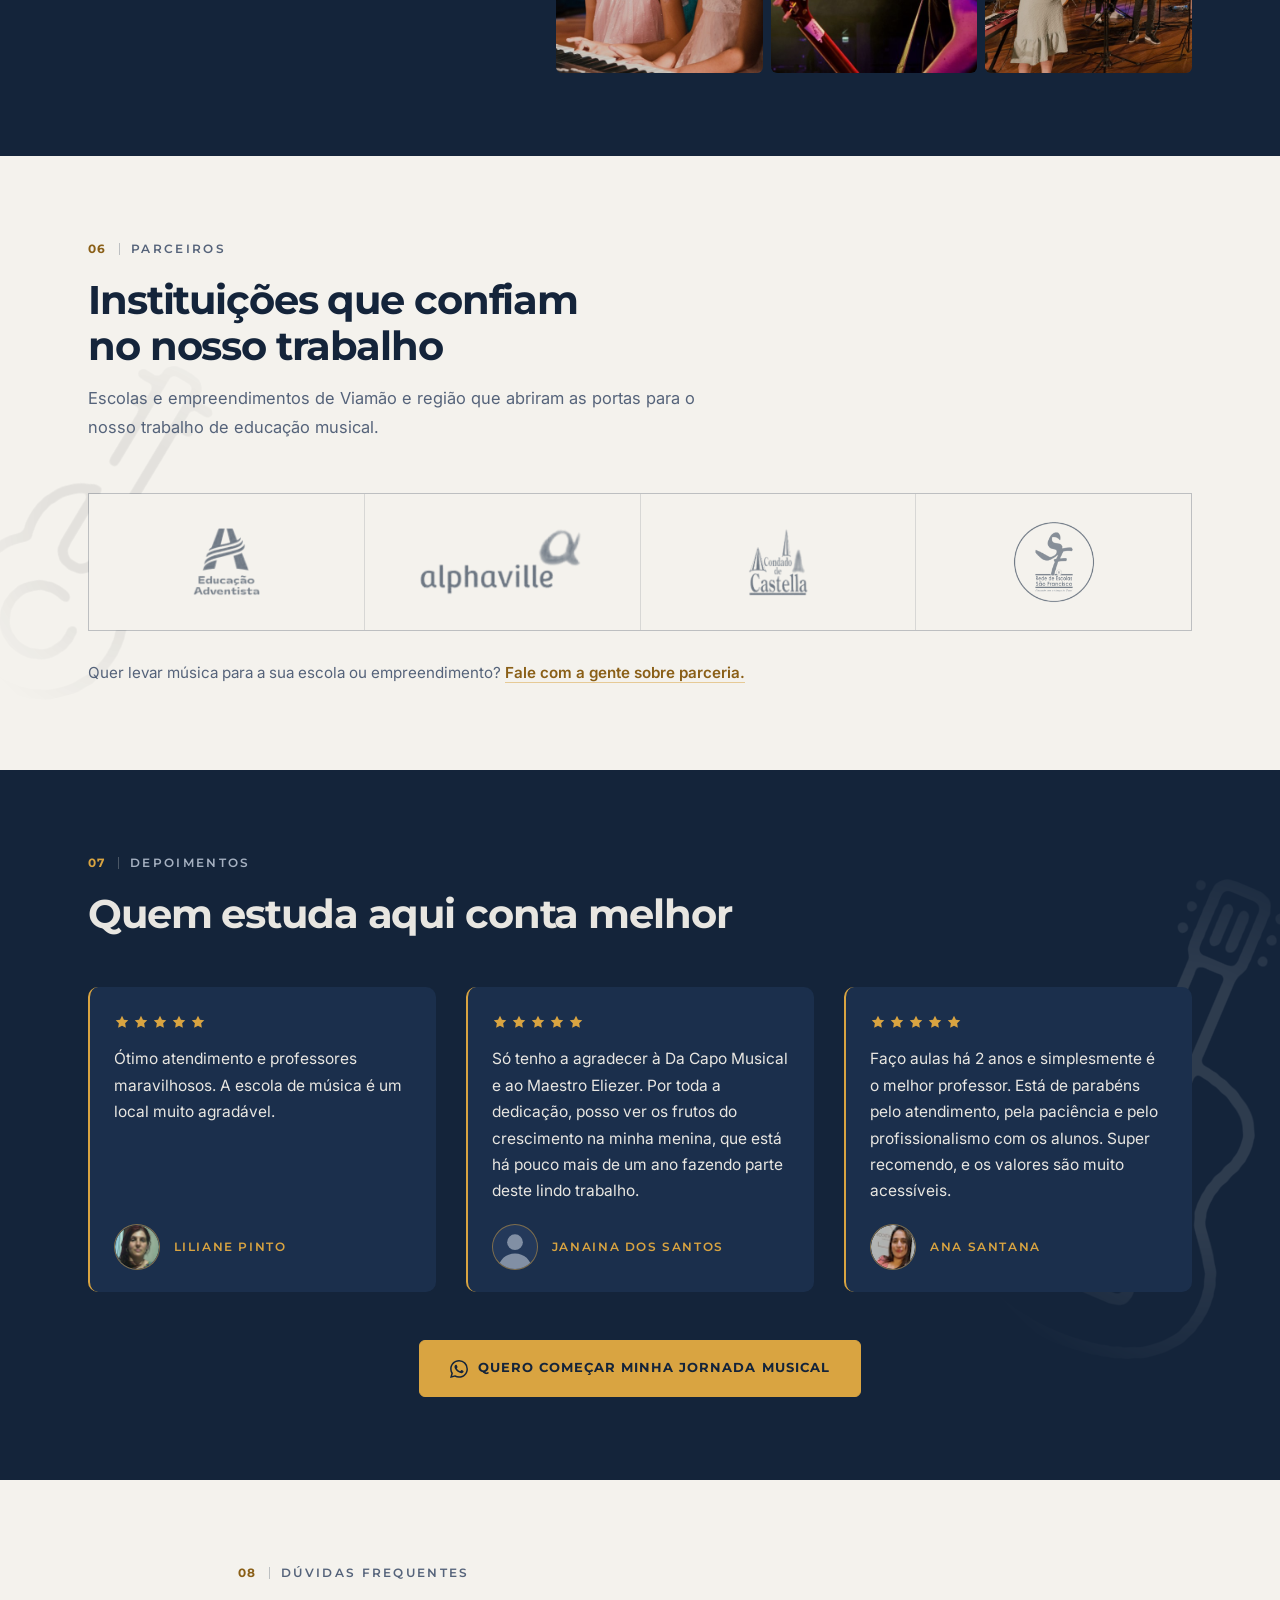
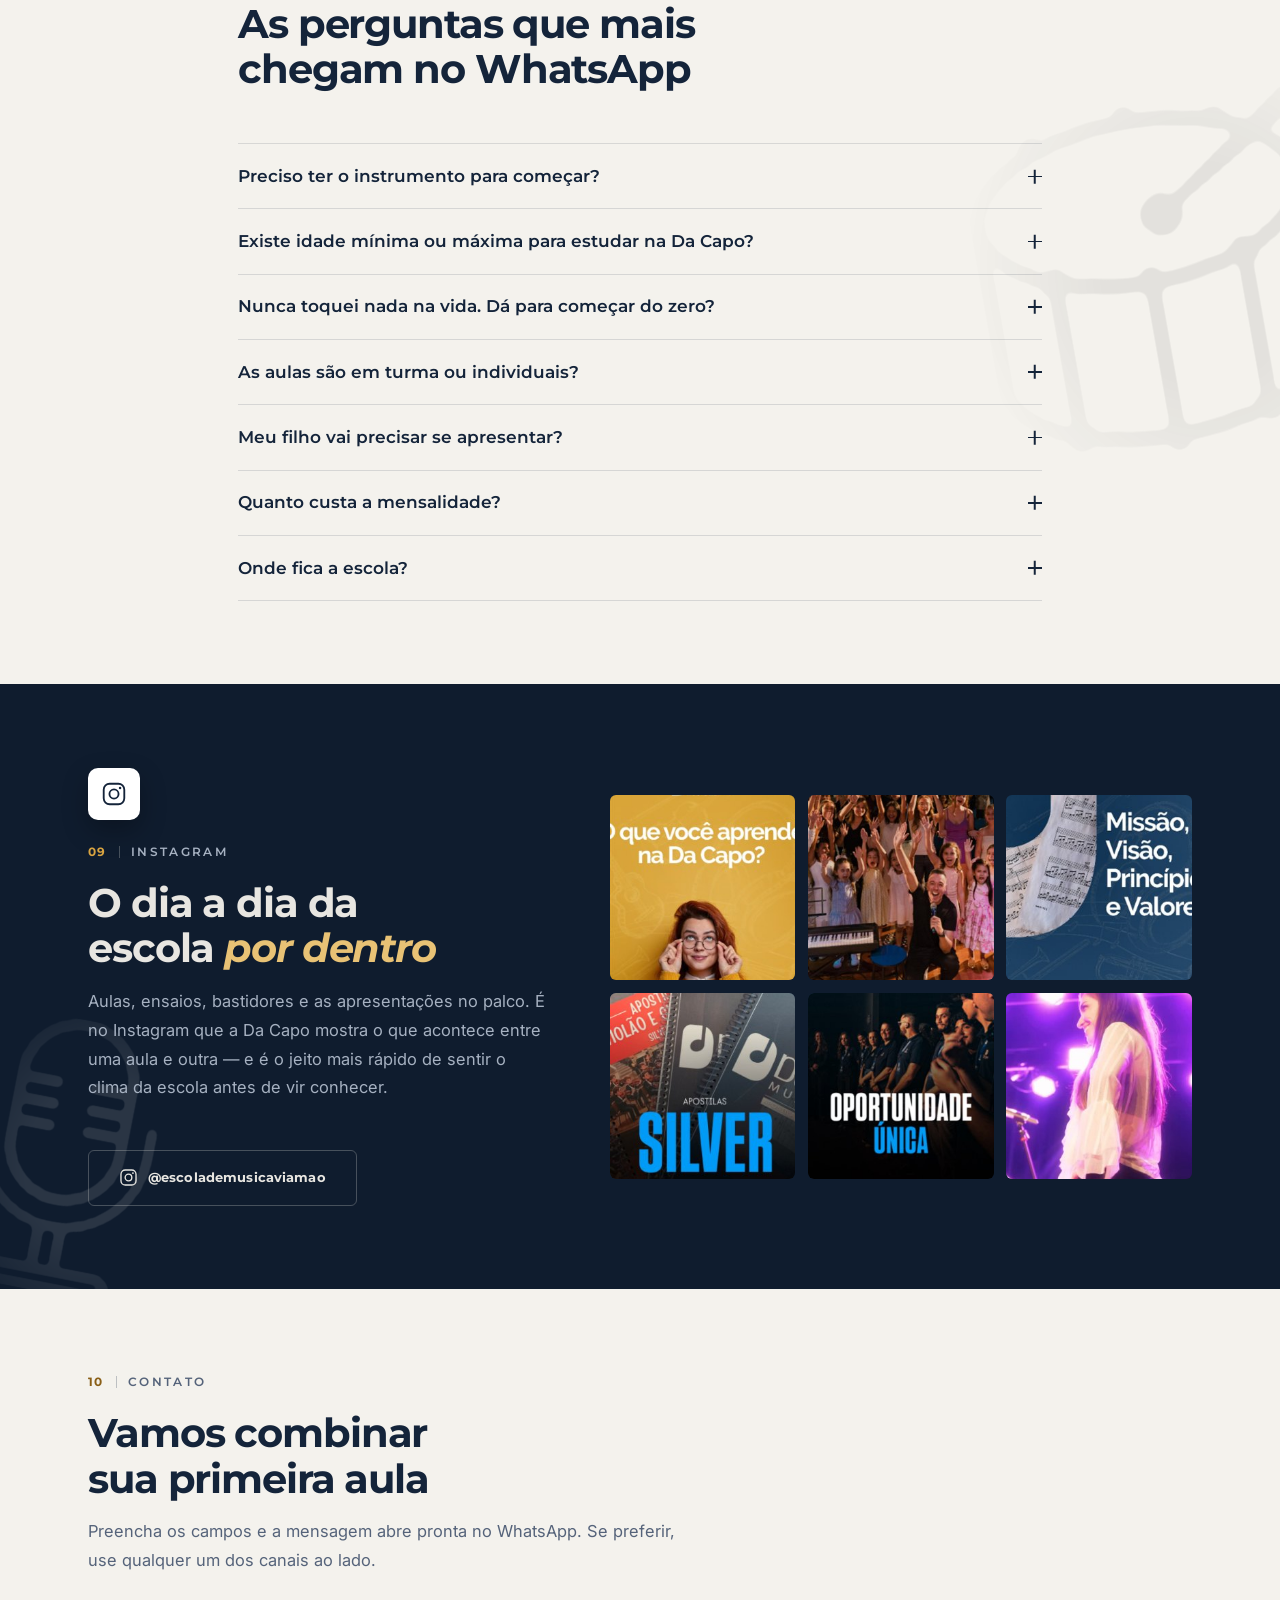
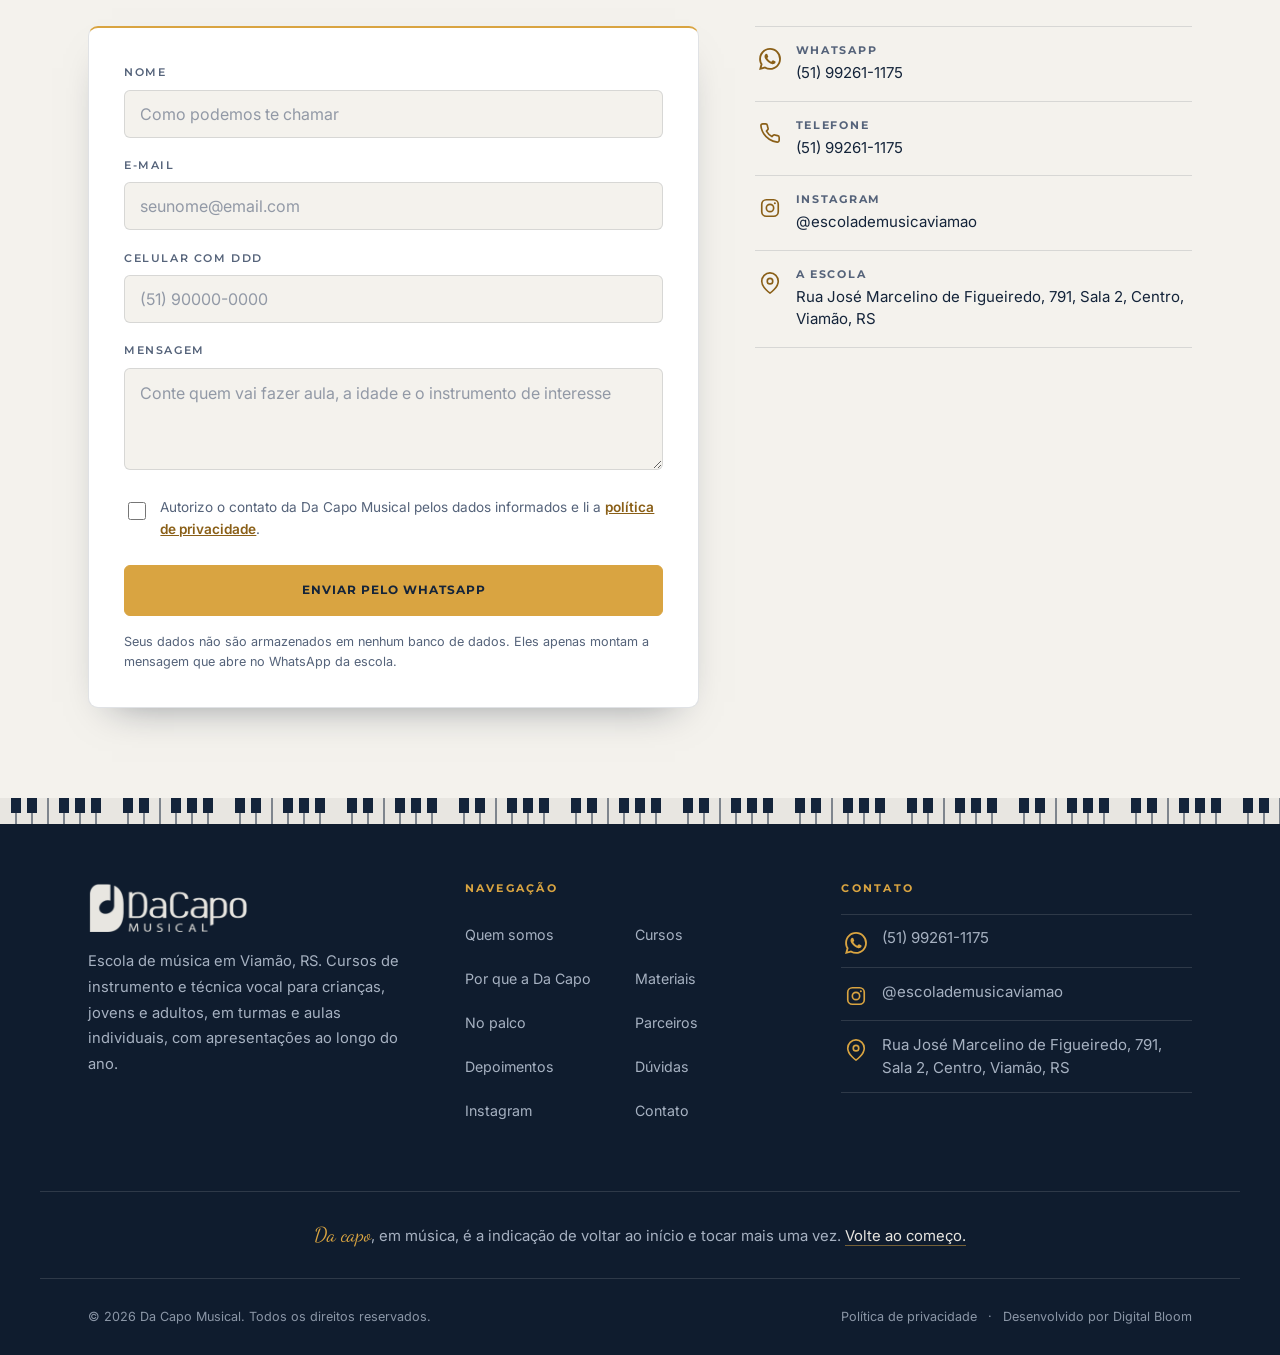
==== commit 0d34601f: "Material didático: CTA para o WhatsApp; Quem somos: turmas e aulas individuais e online Co-Authored-" ====
--- a/index.html
+++ b/index.html
@@ -272,7 +272,7 @@
 
       <ul class="marcas">
         <li style="--i:0">Aulas personalizadas</li>
-        <li style="--i:1">Turmas e aulas individuais</li>
+        <li style="--i:1">Turmas e aulas individuais e online</li>
         <li style="--i:2">Metodologia lúdica e envolvente</li>
         <li style="--i:3">Comunidade musical engajada</li>
       </ul>
@@ -352,6 +352,12 @@
       <h2 class="titulo">Guia exclusivo: seu caminho personalizado para aprender música</h2>
       <p class="destaque">A Metodologia Da Capo é dividida por idade e nível. Criada por nossos colaboradores com 20+ anos de experiência.</p>
       <p>Com esse material, você acompanha todo o seu desenvolvimento e a sua progressão de forma didática.</p>
+      <div class="materiais__acao">
+        <a class="botao botao--ouro botao--grande" href="https://wa.me/5551992611175?text=Ol%C3%A1!%20Vim%20pelo%20site%20e%20gostaria%20de%20conhecer%20a%20Metodologia%20Da%20Capo%20e%20agendar%20uma%20aula%20experimental." target="_blank" rel="noopener">
+          <svg width="18" height="18" viewBox="0 0 24 24" fill="currentColor" aria-hidden="true"><path d="M17.472 14.382c-.297-.149-1.758-.867-2.03-.967-.273-.099-.471-.148-.67.15-.197.297-.767.966-.94 1.164-.173.199-.347.223-.644.075-.297-.15-1.255-.463-2.39-1.475-.883-.788-1.48-1.761-1.653-2.059-.173-.297-.018-.458.13-.606.134-.133.298-.347.446-.52.149-.174.198-.298.298-.497.099-.198.05-.371-.025-.52-.075-.149-.669-1.612-.916-2.207-.242-.579-.487-.5-.669-.51-.173-.008-.371-.01-.57-.01-.198 0-.52.074-.792.372-.272.297-1.04 1.016-1.04 2.479 0 1.462 1.065 2.875 1.213 3.074.149.198 2.096 3.2 5.077 4.487.709.306 1.262.489 1.694.625.712.227 1.36.195 1.871.118.571-.085 1.758-.719 2.006-1.413.248-.694.248-1.289.173-1.413-.074-.124-.272-.198-.57-.347m-5.421 7.403h-.004a9.87 9.87 0 01-5.031-1.378l-.361-.214-3.741.982.998-3.648-.235-.374a9.86 9.86 0 01-1.51-5.26c.001-5.45 4.436-9.884 9.888-9.884 2.64 0 5.122 1.03 6.988 2.898a9.825 9.825 0 012.893 6.994c-.003 5.45-4.437 9.884-9.885 9.884m8.413-18.297A11.815 11.815 0 0012.05 0C5.495 0 .16 5.335.157 11.892c0 2.096.547 4.142 1.588 5.945L.057 24l6.305-1.654a11.882 11.882 0 005.683 1.448h.005c6.554 0 11.89-5.335 11.893-11.893a11.821 11.821 0 00-3.48-8.413Z"/></svg>
+          Quero conhecer a metodologia
+        </a>
+      </div>
     </div>
 
     <ul class="materiais__mosaico animate-on-scroll">
--- a/css/style.css
+++ b/css/style.css
@@ -1611,6 +1611,7 @@
   align-items: center;
 }
 .materiais__texto > p { max-width: 54ch; }
+.materiais__acao { margin-top: clamp(1.8rem, 3vw, 2.4rem); }
 /* 2fr + 1fr + 1fr com as capas em 3:4: a foto grande, que ocupa as duas
    linhas, também fecha em 3:4 e o mosaico vira um retângulo sem sobra */
 .materiais__mosaico {
@@ -1701,7 +1702,8 @@
 
 @media (max-width: 640px) {
   /* o texto do CTA é longo demais para o nowrap do botão numa tela de 390px */
-  .depoimentos__acao .botao { width: 100%; white-space: normal; text-align: center; }
+  .depoimentos__acao .botao,
+  .materiais__acao .botao { width: 100%; white-space: normal; text-align: center; }
 }
 
 @media (prefers-reduced-motion: reduce) {
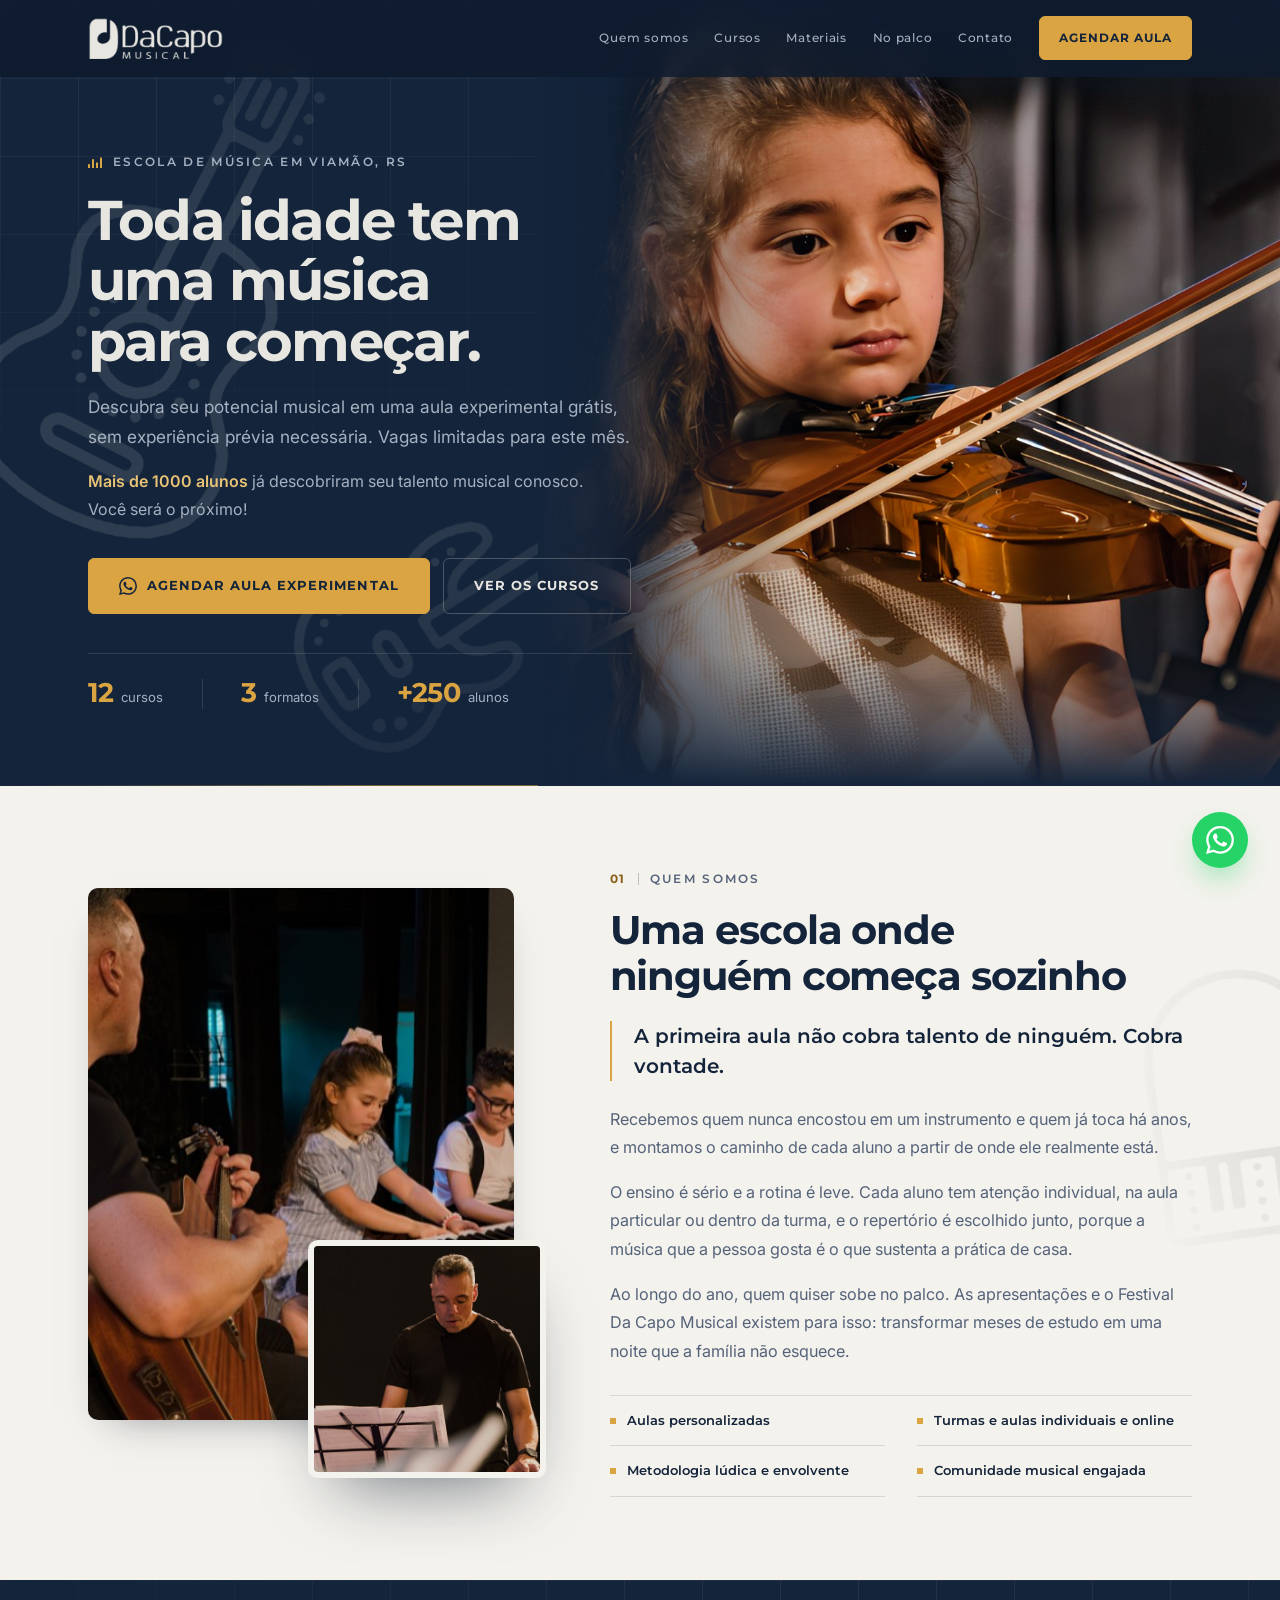
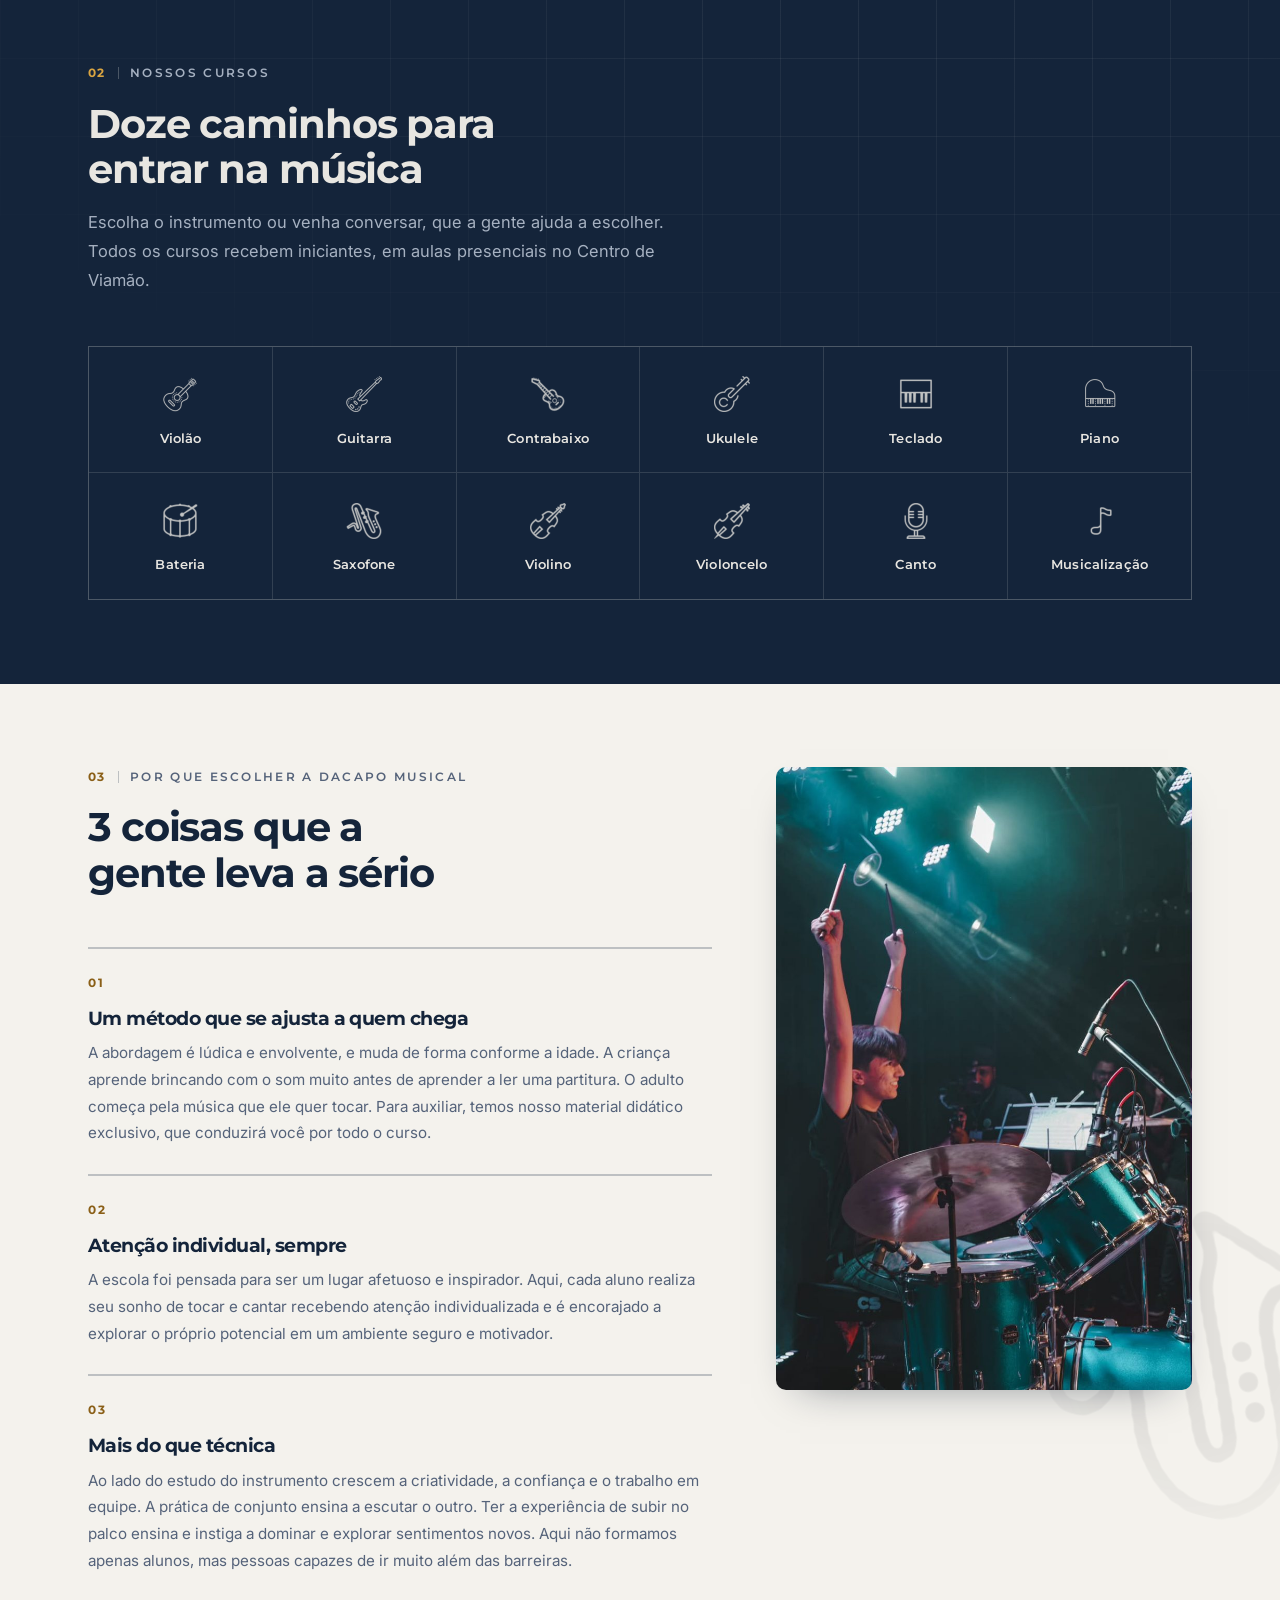
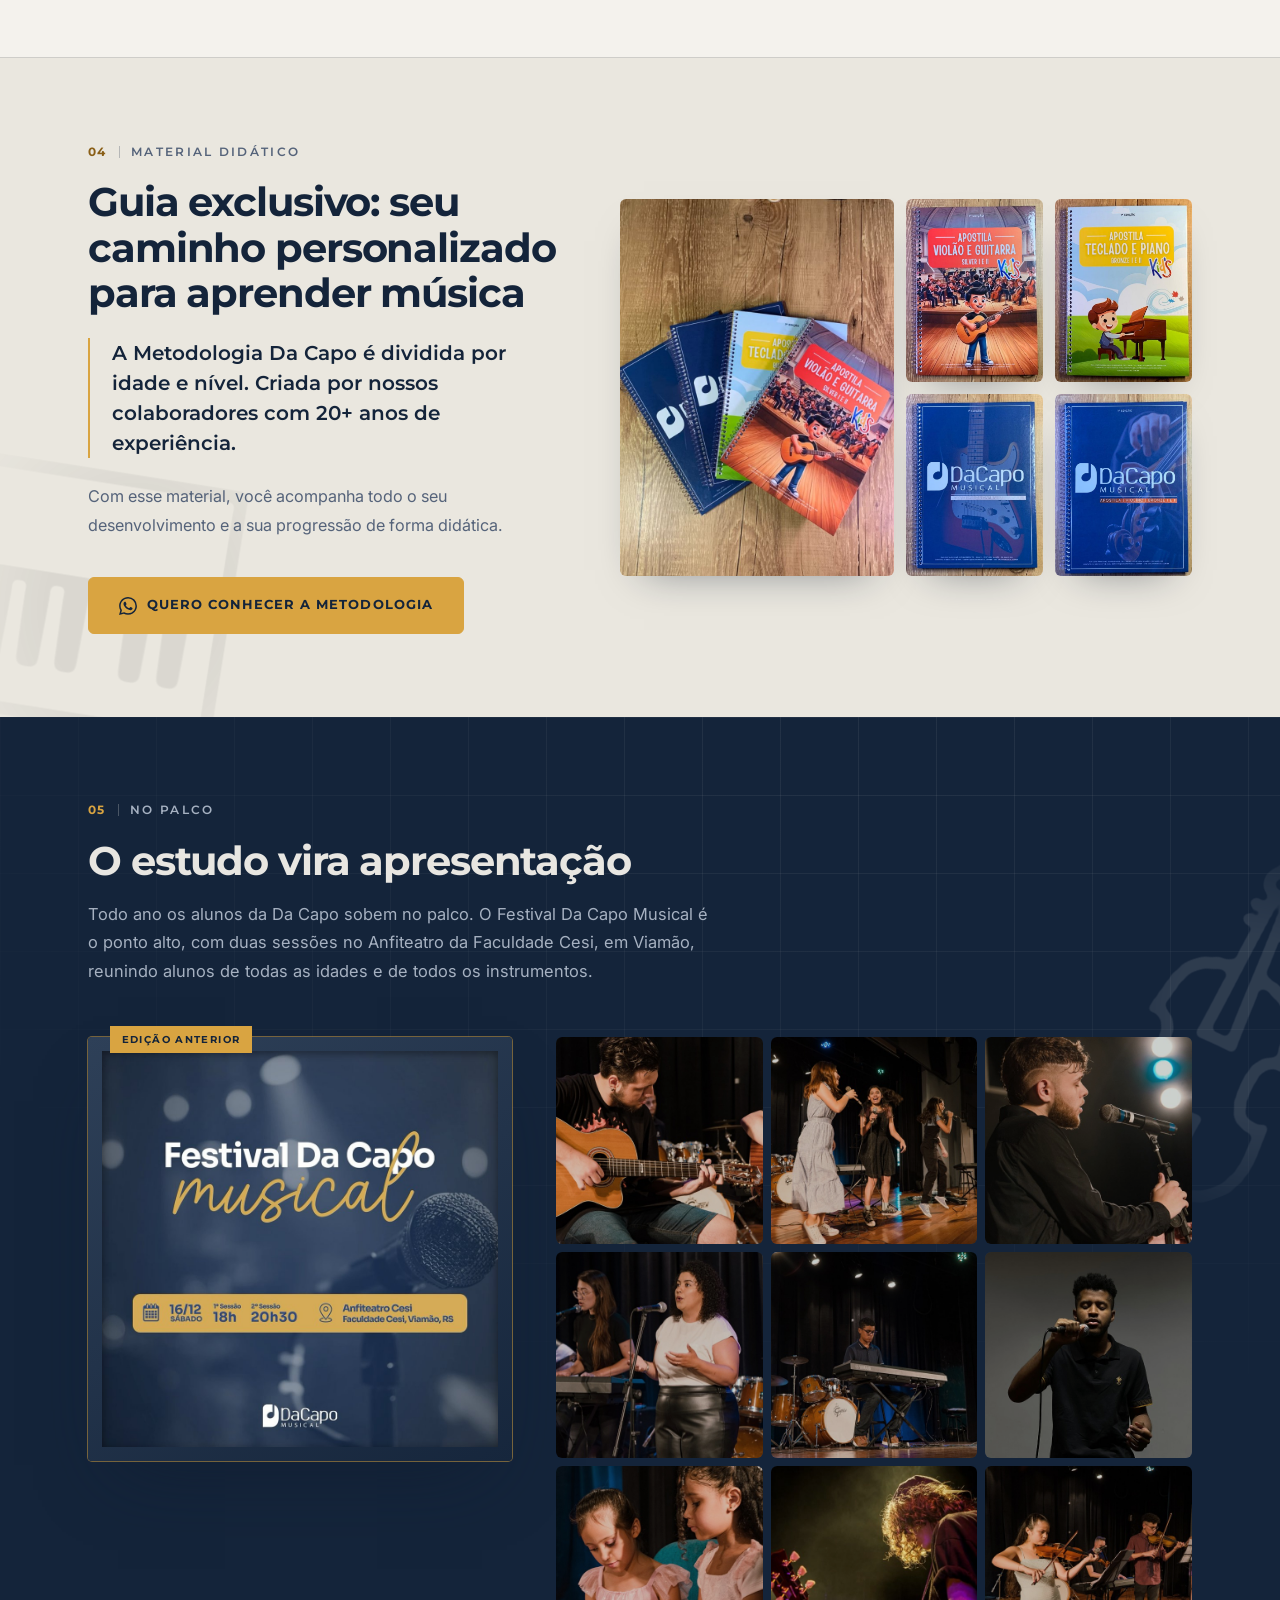
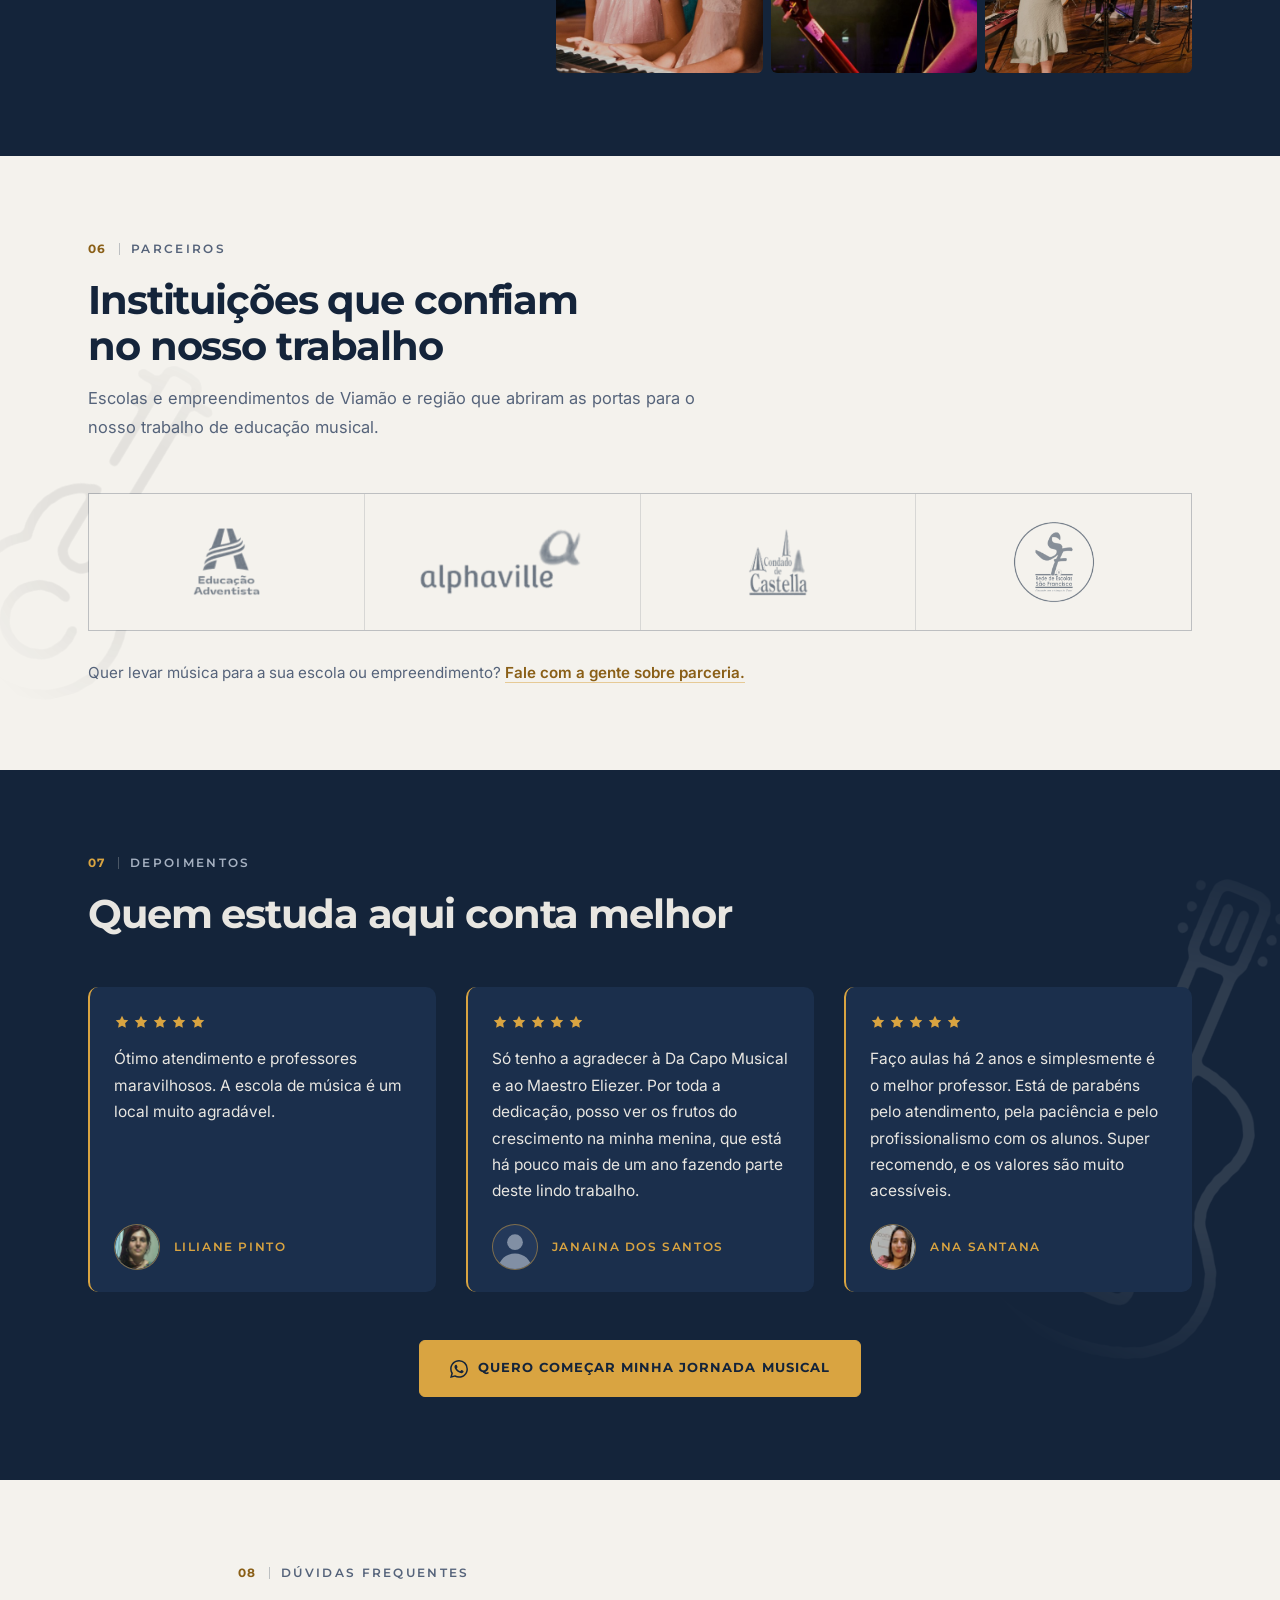
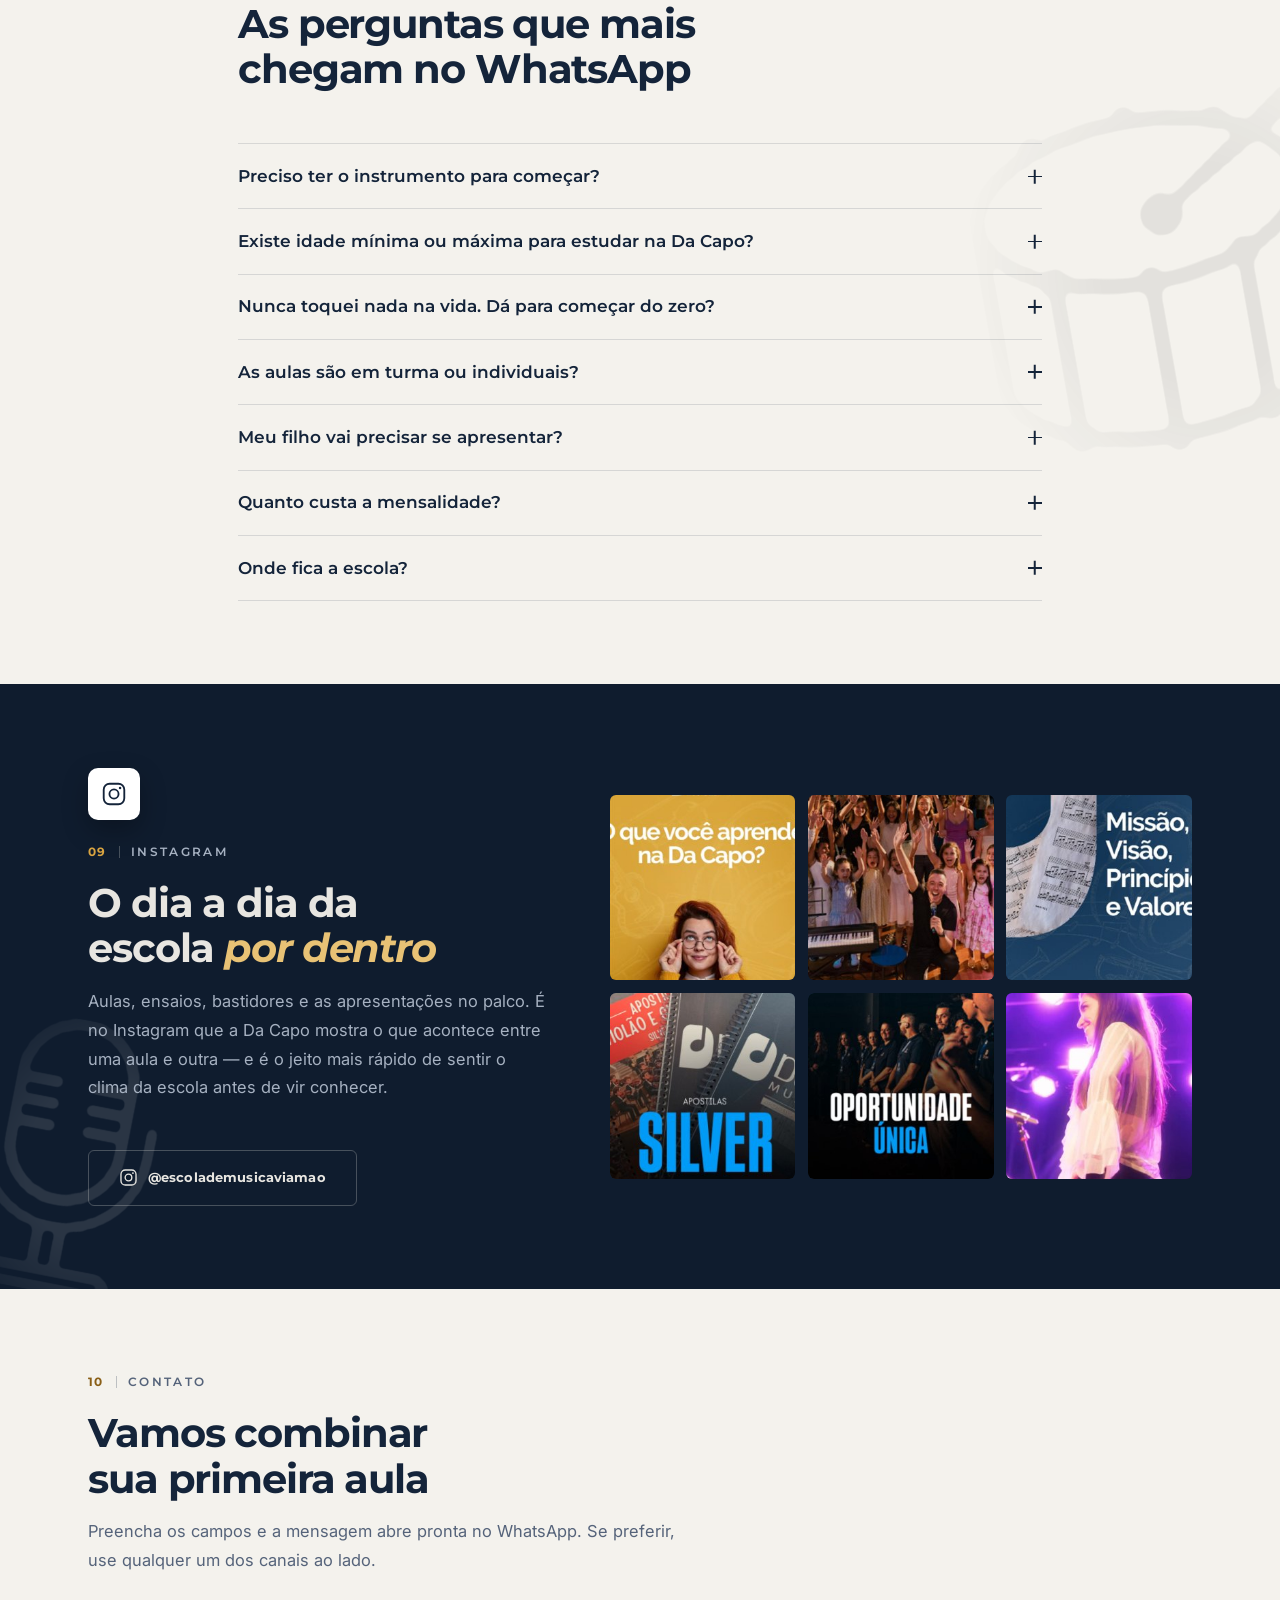
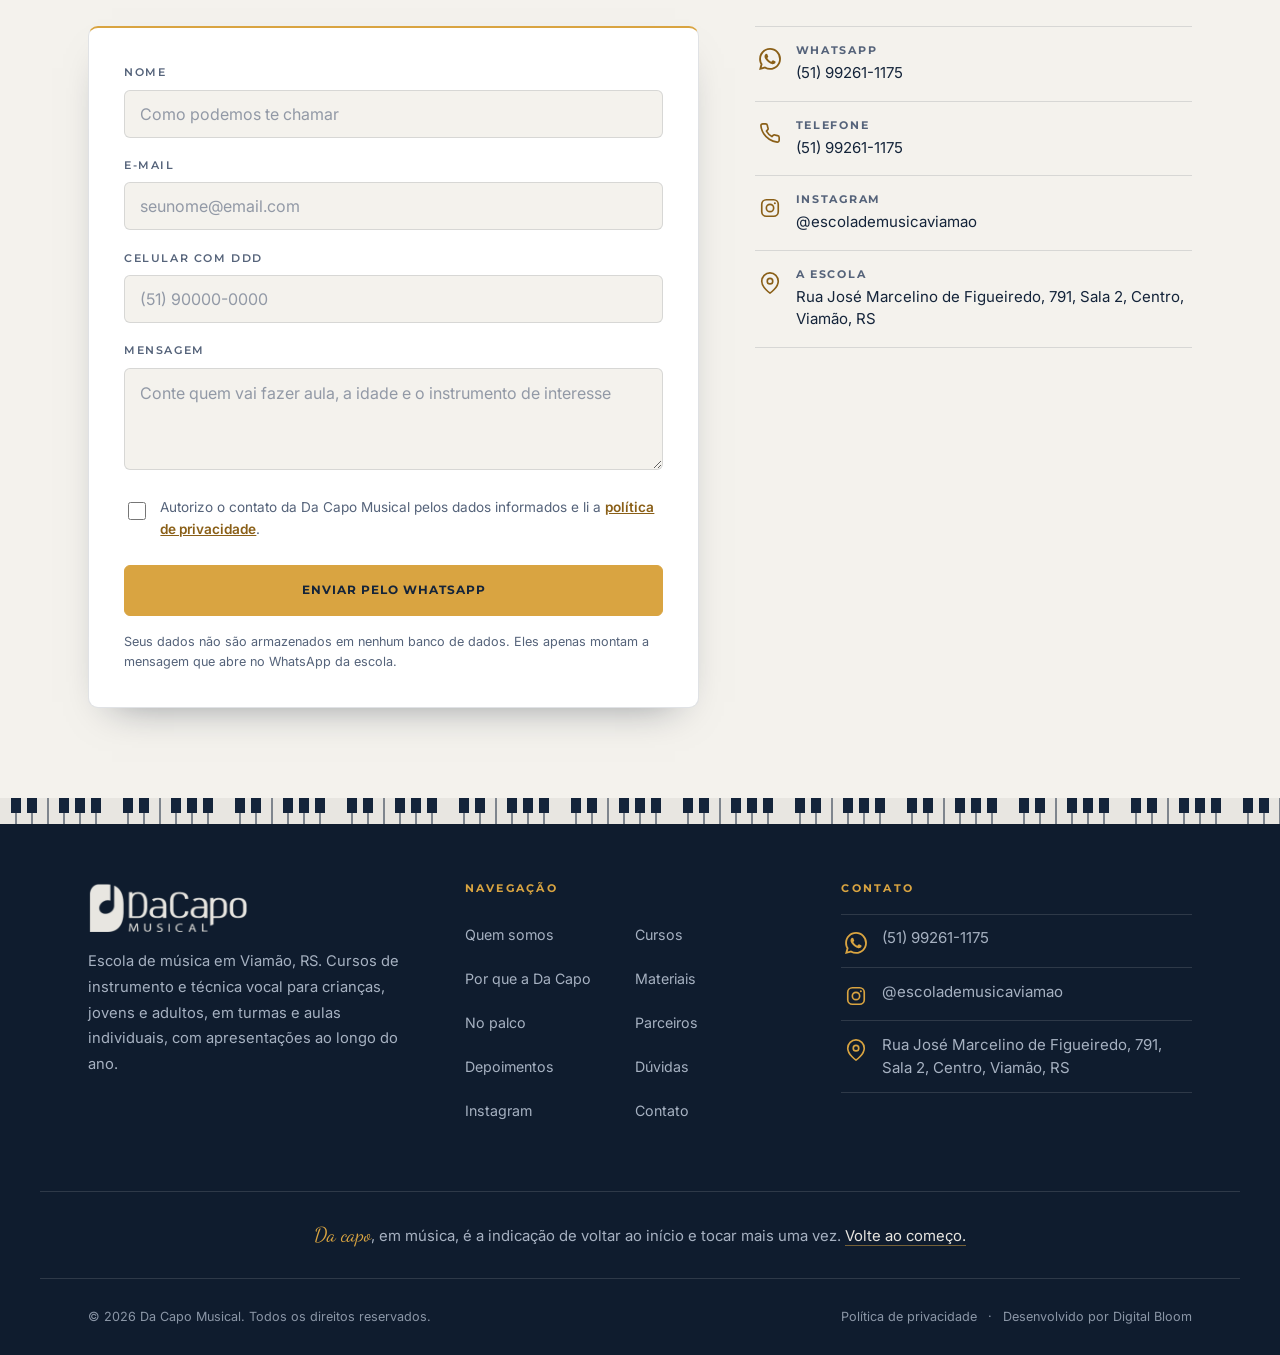
==== commit 46618ec5: "Material didático: no celular o CTA vem depois das fotos dos livros Co-Authored-By: Claude Opus 5 (1" ====
--- a/index.html
+++ b/index.html
@@ -352,7 +352,7 @@
       <h2 class="titulo">Guia exclusivo: seu caminho personalizado para aprender música</h2>
       <p class="destaque">A Metodologia Da Capo é dividida por idade e nível. Criada por nossos colaboradores com 20+ anos de experiência.</p>
       <p>Com esse material, você acompanha todo o seu desenvolvimento e a sua progressão de forma didática.</p>
-      <div class="materiais__acao">
+      <div class="materiais__acao materiais__acao--texto">
         <a class="botao botao--ouro botao--grande" href="https://wa.me/5551992611175?text=Ol%C3%A1!%20Vim%20pelo%20site%20e%20gostaria%20de%20conhecer%20a%20Metodologia%20Da%20Capo%20e%20agendar%20uma%20aula%20experimental." target="_blank" rel="noopener">
           <svg width="18" height="18" viewBox="0 0 24 24" fill="currentColor" aria-hidden="true"><path d="M17.472 14.382c-.297-.149-1.758-.867-2.03-.967-.273-.099-.471-.148-.67.15-.197.297-.767.966-.94 1.164-.173.199-.347.223-.644.075-.297-.15-1.255-.463-2.39-1.475-.883-.788-1.48-1.761-1.653-2.059-.173-.297-.018-.458.13-.606.134-.133.298-.347.446-.52.149-.174.198-.298.298-.497.099-.198.05-.371-.025-.52-.075-.149-.669-1.612-.916-2.207-.242-.579-.487-.5-.669-.51-.173-.008-.371-.01-.57-.01-.198 0-.52.074-.792.372-.272.297-1.04 1.016-1.04 2.479 0 1.462 1.065 2.875 1.213 3.074.149.198 2.096 3.2 5.077 4.487.709.306 1.262.489 1.694.625.712.227 1.36.195 1.871.118.571-.085 1.758-.719 2.006-1.413.248-.694.248-1.289.173-1.413-.074-.124-.272-.198-.57-.347m-5.421 7.403h-.004a9.87 9.87 0 01-5.031-1.378l-.361-.214-3.741.982.998-3.648-.235-.374a9.86 9.86 0 01-1.51-5.26c.001-5.45 4.436-9.884 9.888-9.884 2.64 0 5.122 1.03 6.988 2.898a9.825 9.825 0 012.893 6.994c-.003 5.45-4.437 9.884-9.885 9.884m8.413-18.297A11.815 11.815 0 0012.05 0C5.495 0 .16 5.335.157 11.892c0 2.096.547 4.142 1.588 5.945L.057 24l6.305-1.654a11.882 11.882 0 005.683 1.448h.005c6.554 0 11.89-5.335 11.893-11.893a11.821 11.821 0 00-3.48-8.413Z"/></svg>
           Quero conhecer a metodologia
@@ -367,6 +367,13 @@
       <li class="materiais__item" style="--i:3"><img src="images/material-guitarra.jpg" alt="Capa da apostila de Guitarra, níveis Silver I e II" width="540" height="720" loading="lazy" decoding="async"></li>
       <li class="materiais__item" style="--i:4"><img src="images/material-violino.jpg" alt="Capa da apostila de Violino, níveis Bronze I e II" width="540" height="720" loading="lazy" decoding="async"></li>
     </ul>
+    <!-- no celular a coluna empilha: o CTA vem depois das fotos (o do texto some) -->
+    <div class="materiais__acao materiais__acao--fotos animate-on-scroll">
+      <a class="botao botao--ouro botao--grande" href="https://wa.me/5551992611175?text=Ol%C3%A1!%20Vim%20pelo%20site%20e%20gostaria%20de%20conhecer%20a%20Metodologia%20Da%20Capo%20e%20agendar%20uma%20aula%20experimental." target="_blank" rel="noopener">
+        <svg width="18" height="18" viewBox="0 0 24 24" fill="currentColor" aria-hidden="true"><path d="M17.472 14.382c-.297-.149-1.758-.867-2.03-.967-.273-.099-.471-.148-.67.15-.197.297-.767.966-.94 1.164-.173.199-.347.223-.644.075-.297-.15-1.255-.463-2.39-1.475-.883-.788-1.48-1.761-1.653-2.059-.173-.297-.018-.458.13-.606.134-.133.298-.347.446-.52.149-.174.198-.298.298-.497.099-.198.05-.371-.025-.52-.075-.149-.669-1.612-.916-2.207-.242-.579-.487-.5-.669-.51-.173-.008-.371-.01-.57-.01-.198 0-.52.074-.792.372-.272.297-1.04 1.016-1.04 2.479 0 1.462 1.065 2.875 1.213 3.074.149.198 2.096 3.2 5.077 4.487.709.306 1.262.489 1.694.625.712.227 1.36.195 1.871.118.571-.085 1.758-.719 2.006-1.413.248-.694.248-1.289.173-1.413-.074-.124-.272-.198-.57-.347m-5.421 7.403h-.004a9.87 9.87 0 01-5.031-1.378l-.361-.214-3.741.982.998-3.648-.235-.374a9.86 9.86 0 01-1.51-5.26c.001-5.45 4.436-9.884 9.888-9.884 2.64 0 5.122 1.03 6.988 2.898a9.825 9.825 0 012.893 6.994c-.003 5.45-4.437 9.884-9.885 9.884m8.413-18.297A11.815 11.815 0 0012.05 0C5.495 0 .16 5.335.157 11.892c0 2.096.547 4.142 1.588 5.945L.057 24l6.305-1.654a11.882 11.882 0 005.683 1.448h.005c6.554 0 11.89-5.335 11.893-11.893a11.821 11.821 0 00-3.48-8.413Z"/></svg>
+        Quero conhecer a metodologia
+      </a>
+    </div>
   </div>
 </section>
 
--- a/css/style.css
+++ b/css/style.css
@@ -1612,6 +1612,8 @@
 }
 .materiais__texto > p { max-width: 54ch; }
 .materiais__acao { margin-top: clamp(1.8rem, 3vw, 2.4rem); }
+/* o mesmo CTA existe duas vezes: junto do texto na coluna e depois das fotos no empilhado */
+.materiais__acao--fotos { display: none; }
 /* 2fr + 1fr + 1fr com as capas em 3:4: a foto grande, que ocupa as duas
    linhas, também fecha em 3:4 e o mosaico vira um retângulo sem sobra */
 .materiais__mosaico {
@@ -1695,6 +1697,8 @@
   .materiais__mosaico { grid-template-columns: repeat(2, minmax(0, 1fr)); }
   .materiais__item--destaque { grid-column: 1 / -1; grid-row: auto; aspect-ratio: 1 / 1; }
   .materiais__item--destaque img { object-position: 50% 78%; }
+  .materiais__acao--texto { display: none; }
+  .materiais__acao--fotos { display: block; margin-top: 0; }
 
   /* a regra de 4 colunas acima veio depois da media query original */
   .parceiros { grid-template-columns: repeat(2, minmax(0, 1fr)); }
